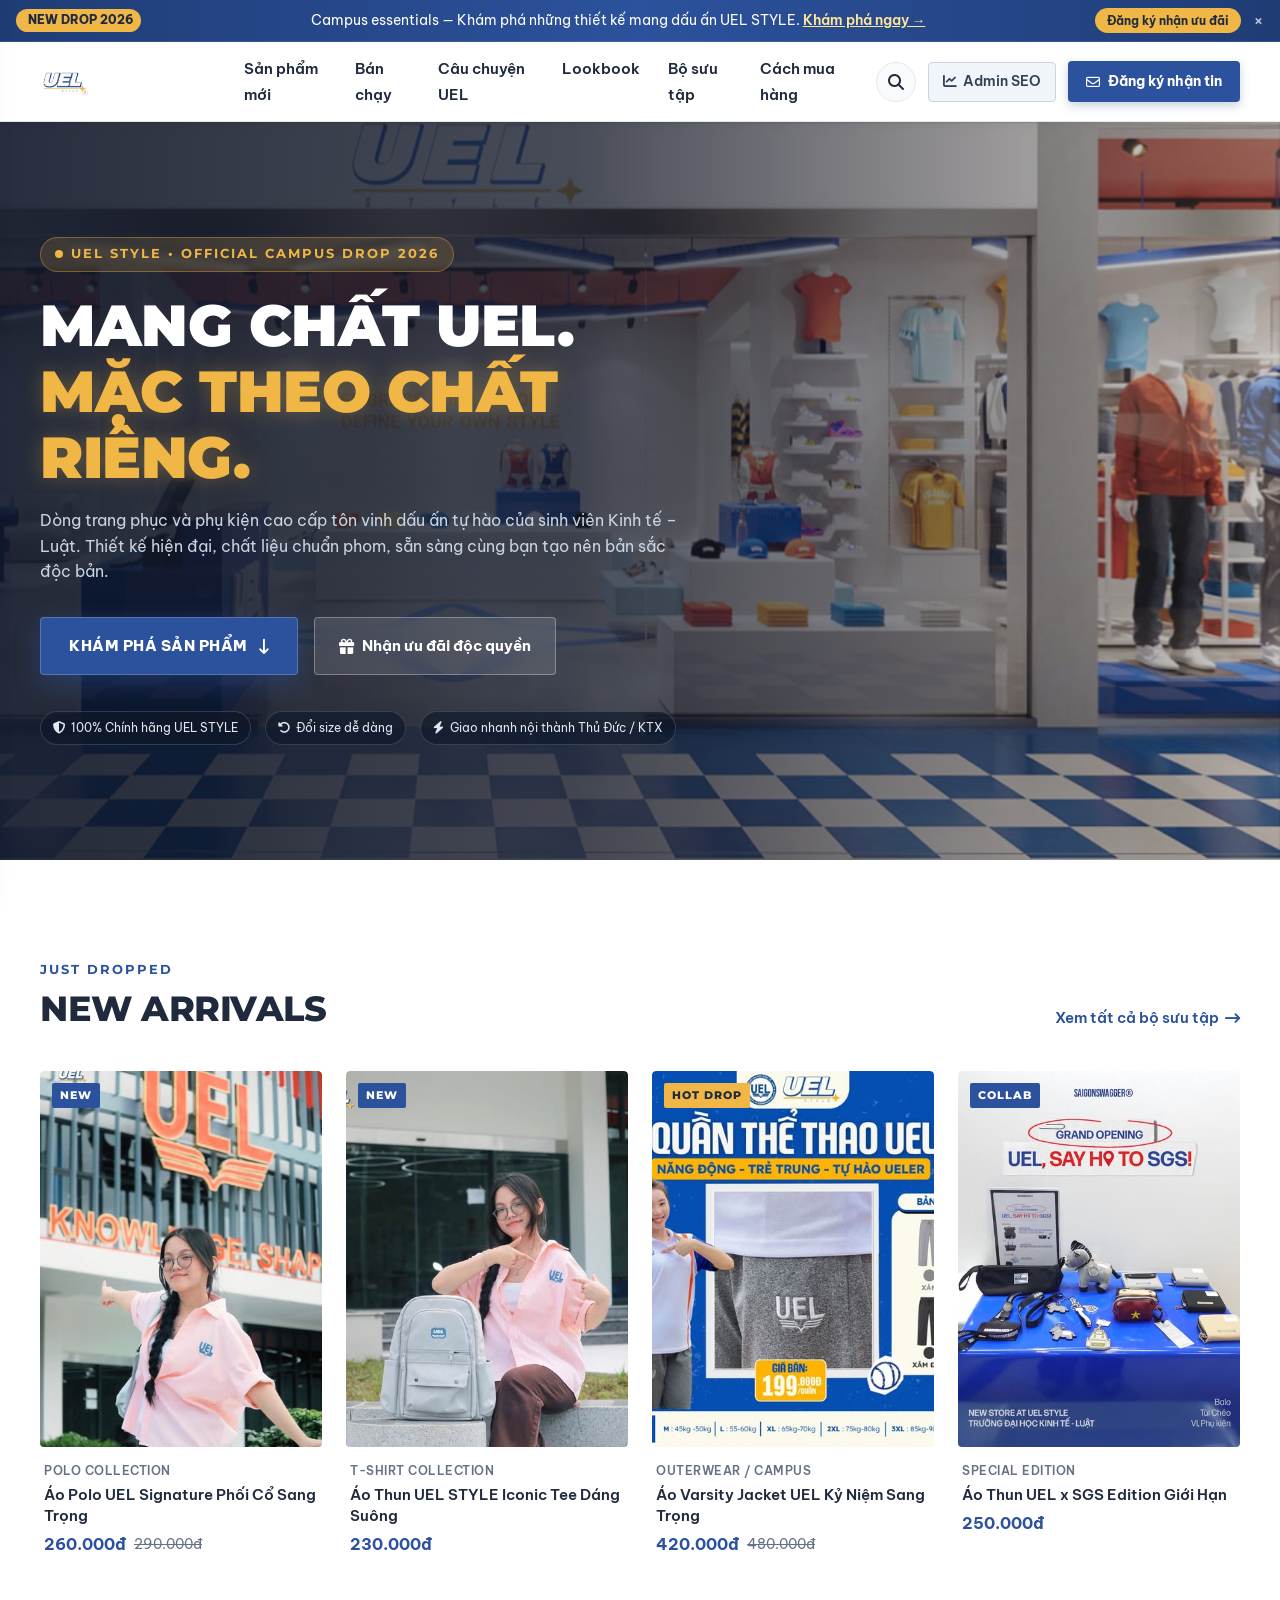
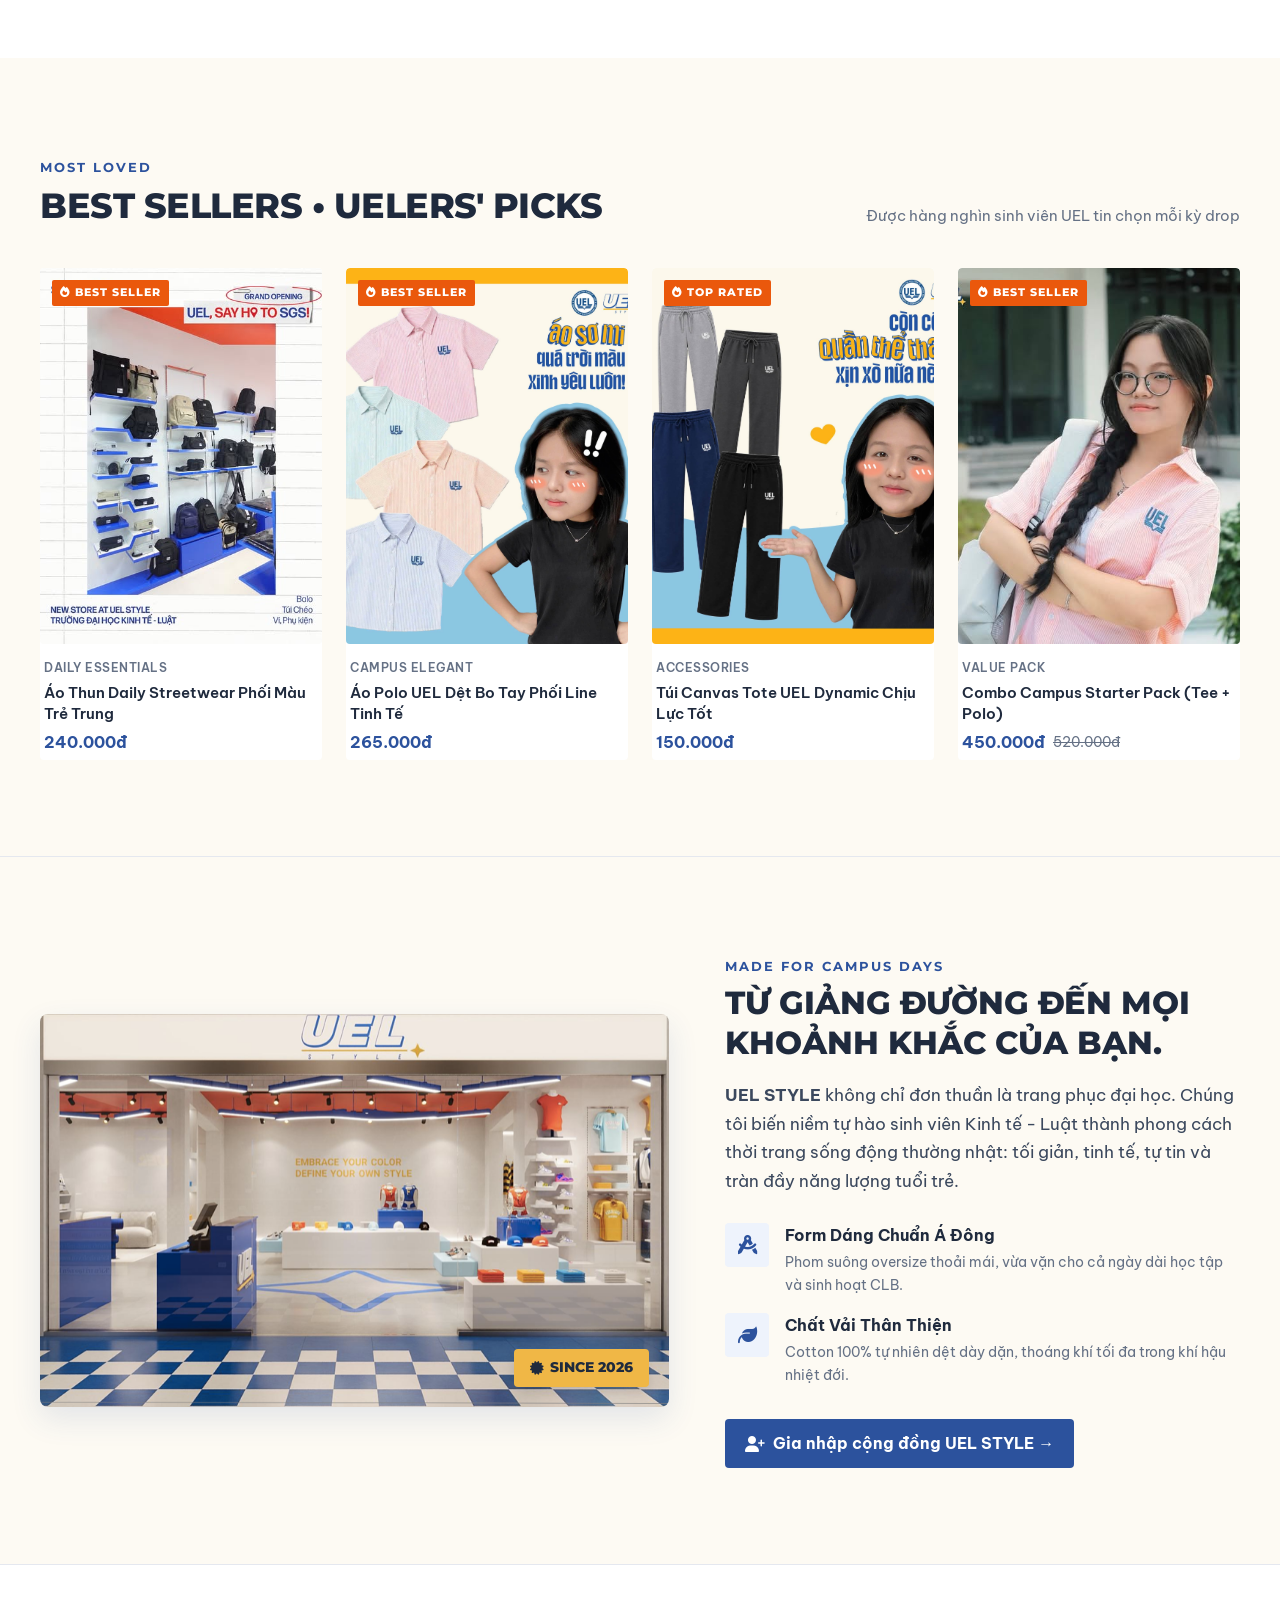
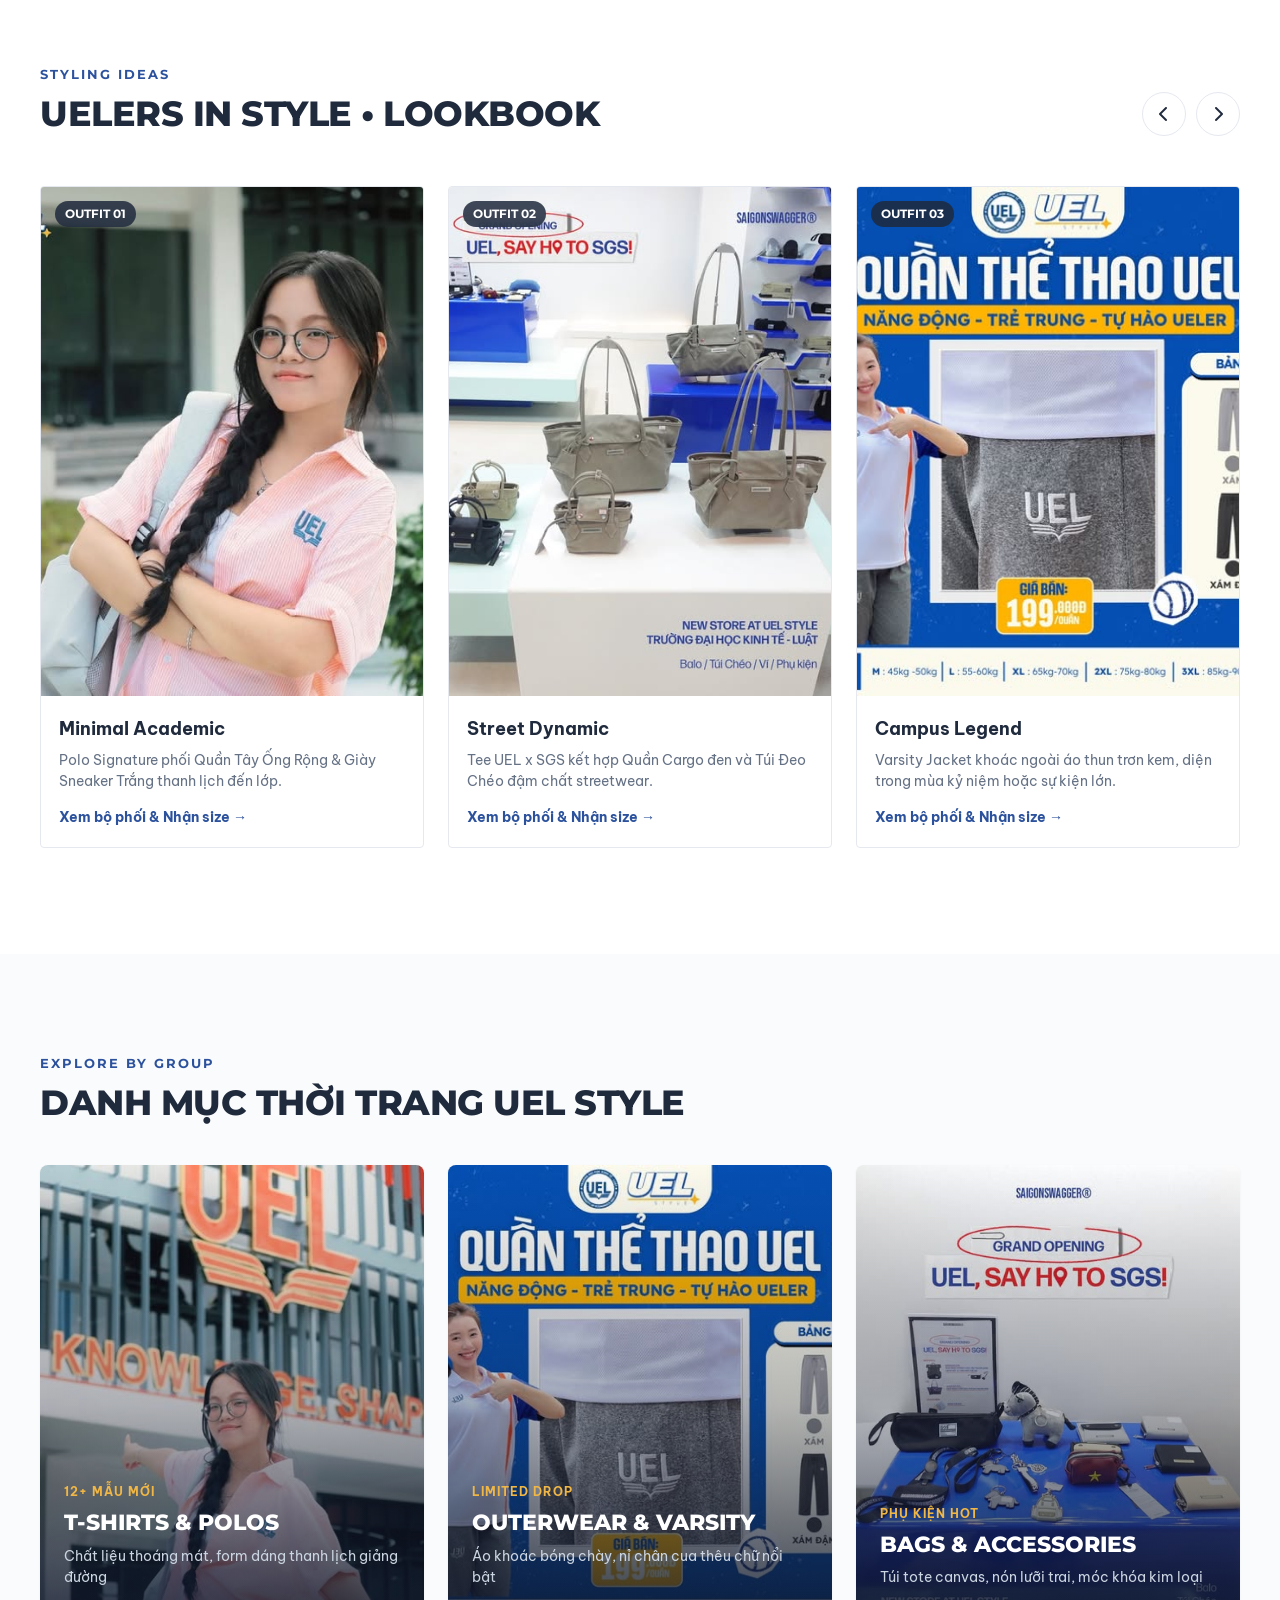
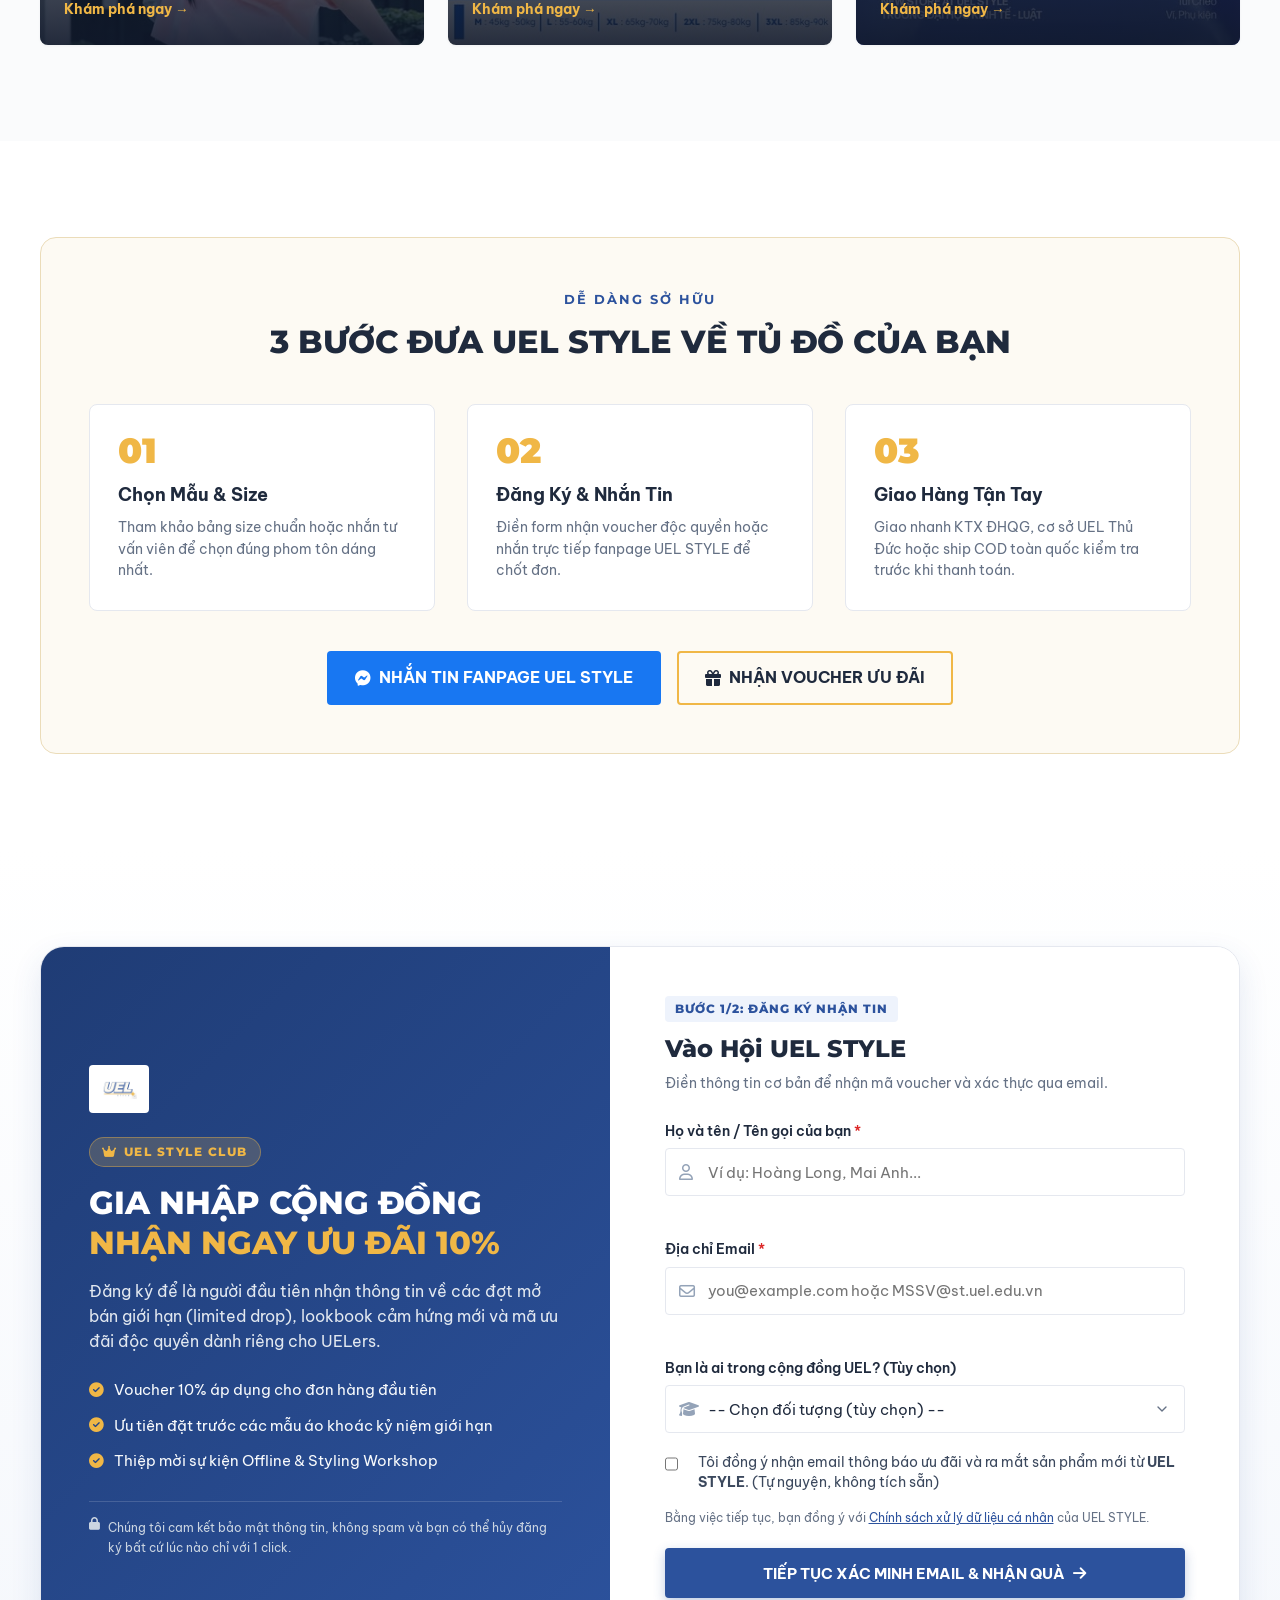
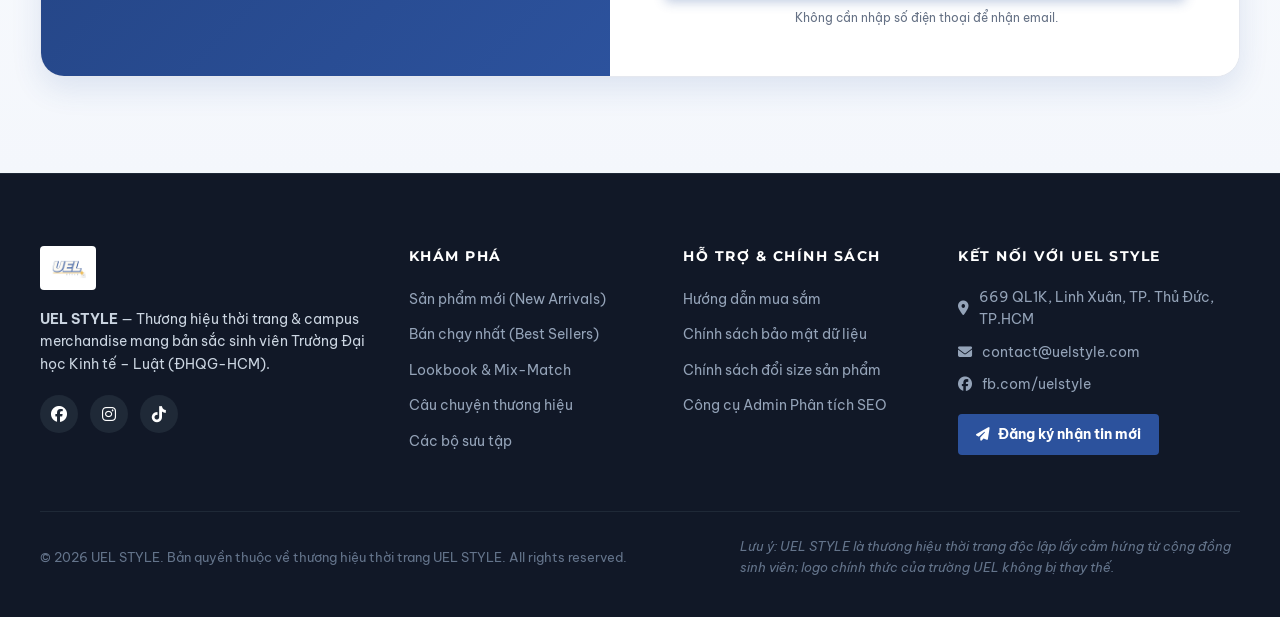
==== index.html @ edf05ac4 "v2" ====
<!DOCTYPE html>
<html lang="vi">
<head>
  <meta charset="UTF-8">
  <meta name="viewport" content="width=device-width, initial-scale=1.0">
  <title>UEL STYLE — Campus Fashion & Lifestyle | Official Storefront</title>
  <meta name="description" content="Khám phá bộ sưu tập thời trang UEL STYLE đậm chất sinh viên Kinh tế - Luật. Phong cách hiện đại, tối giản, trẻ trung. Đăng ký nhận tin để nhận ưu đãi đặc biệt.">
  <meta name="keywords" content="UEL STYLE, thời trang UEL, áo thun UEL, hoodie UEL, campus fashion, Levents style, UEL Store">
  <meta name="author" content="UEL STYLE Brand Team">
  <meta name="robots" content="index, follow">
  
  <!-- Open Graph / Facebook -->
  <meta property="og:type" content="website">
  <meta property="og:title" content="UEL STYLE — Mang Chất UEL. Mặc Theo Chất Riêng.">
  <meta property="og:description" content="Trang phục và phụ kiện cho những ngày mang đậm tinh thần UEL. Khám phá các thiết kế New Arrivals và Styling Lookbook.">
  <meta property="og:image" content="images/banner.png">
  <meta property="og:url" content="https://uelstyle.com/">

  <!-- Twitter -->
  <meta name="twitter:card" content="summary_large_image">
  <meta name="twitter:title" content="UEL STYLE — Campus Fashion & Lifestyle">
  <meta name="twitter:description" content="Khám phá bộ sưu tập thời trang UEL STYLE đậm chất sinh viên Kinh tế - Luật.">
  <meta name="twitter:image" content="images/banner.png">

  <!-- Favicon -->
  <link rel="icon" type="image/png" href="images/logo.png">

  <!-- Google Fonts -->
  <link rel="preconnect" href="https://fonts.googleapis.com">
  <link rel="preconnect" href="https://fonts.gstatic.com" crossorigin>
  <link href="https://fonts.googleapis.com/css2?family=Be+Vietnam+Pro:ital,wght@0,300;0,400;0,500;0,600;0,700;1,400&family=Montserrat:wght@500;600;700;800;900&display=swap" rel="stylesheet">
  
  <!-- FontAwesome Icons -->
  <link rel="stylesheet" href="https://cdnjs.cloudflare.com/ajax/libs/font-awesome/6.5.1/css/all.min.css">
  
  <!-- Stylesheets -->
  <link rel="stylesheet" href="css/style.css">

  <!-- Structured Data JSON-LD for SEO -->
  <script type="application/ld+json">
  {
    "@context": "https://schema.org",
    "@type": "ClothingStore",
    "name": "UEL STYLE",
    "image": "images/banner.png",
    "logo": "images/logo.png",
    "url": "https://uelstyle.com",
    "telephone": "+84901234567",
    "description": "Thương hiệu thời trang & campus merchandise sinh viên UEL STYLE",
    "address": {
      "@type": "PostalAddress",
      "streetAddress": "669 QL1K, Linh Xuân",
      "addressLocality": "Thủ Đức",
      "addressRegion": "Hồ Chí Minh",
      "addressCountry": "VN"
    },
    "sameAs": [
      "https://www.facebook.com/uelstyle"
    ],
    "priceRange": "150.000đ - 450.000đ"
  }
  </script>
</head>
<body>

  <!-- Top Announcement Bar -->
  <aside class="announcement-bar" id="announcement-bar" aria-label="Thông báo chiến dịch">
    <div class="announcement-inner">
      <span class="badge-sparkle"><i class="fa-solid fa-sparkles"></i> NEW DROP 2026</span>
      <p>Campus essentials — Khám phá những thiết kế mang dấu ấn UEL STYLE. <a href="#new-arrivals" class="announcement-link">Khám phá ngay &rarr;</a></p>
      <div class="announcement-actions">
        <a href="#dang-ky" class="btn-micro-cta" onclick="trackLeadCTAClick('announcement_bar', 'Đăng ký nhận ưu đãi')">Đăng ký nhận ưu đãi</a>
        <button class="close-announcement" aria-label="Đóng thông báo" onclick="document.getElementById('announcement-bar').style.display='none'">&times;</button>
      </div>
    </div>
  </aside>

  <!-- Sticky Header Navigation -->
  <header class="site-header" id="site-header">
    <div class="header-container">
      <!-- Mobile hamburger -->
      <button class="mobile-toggle" id="mobile-menu-btn" aria-label="Mở menu điều hướng" aria-expanded="false" aria-controls="mobile-nav-drawer">
        <span></span>
        <span></span>
        <span></span>
      </button>

      <!-- Brand Logo Zone -->
      <a href="index.html" class="brand-logo" id="header-brand-logo" aria-label="UEL STYLE Trang chủ">
        <img src="images/logo.png" alt="UEL STYLE — Official Brand Logo" class="logo-img" />
      </a>

      <!-- Desktop Nav Menu -->
      <nav class="desktop-nav" aria-label="Thanh điều hướng chính">
        <ul class="nav-links">
          <li><a href="#new-arrivals" class="nav-link">Sản phẩm mới</a></li>
          <li><a href="#best-sellers" class="nav-link">Bán chạy</a></li>
          <li><a href="#campaign-story" class="nav-link">Câu chuyện UEL</a></li>
          <li><a href="#lookbook" class="nav-link">Lookbook</a></li>
          <li><a href="#categories" class="nav-link">Bộ sưu tập</a></li>
          <li><a href="#how-to-shop" class="nav-link">Cách mua hàng</a></li>
        </ul>
      </nav>

      <!-- Header Utilities & Quick CTA -->
      <div class="header-actions">
        <!-- Quick search simulation -->
        <button class="icon-btn" id="search-modal-trigger" aria-label="Tìm kiếm sản phẩm" title="Tìm kiếm">
          <i class="fa-solid fa-magnifying-glass"></i>
        </button>
        <!-- Admin Tool Direct Link -->
        <a href="admin.html" class="btn-outline-admin" title="Dashboard phân tích SEO & MarTech Metrics">
          <i class="fa-solid fa-chart-line"></i> <span class="hide-mobile">Admin SEO</span>
        </a>
        <!-- Lead CTA Primary in Header -->
        <a href="#dang-ky" class="btn-header-cta" id="cta-header-register" onclick="trackLeadCTAClick('header', 'Đăng ký nhận tin')">
          <i class="fa-regular fa-envelope"></i> <span>Đăng ký nhận tin</span>
        </a>
      </div>
    </div>
  </header>

  <!-- Mobile Drawer Navigation -->
  <div class="mobile-drawer" id="mobile-nav-drawer" aria-hidden="true">
    <div class="drawer-header">
      <img src="images/logo.png" alt="UEL STYLE Logo" class="drawer-logo">
      <button class="drawer-close-btn" id="drawer-close-btn" aria-label="Đóng menu">&times;</button>
    </div>
    <ul class="drawer-menu">
      <li><a href="#new-arrivals" class="drawer-link">Sản phẩm mới (New Arrivals)</a></li>
      <li><a href="#best-sellers" class="drawer-link">Sản phẩm bán chạy</a></li>
      <li><a href="#campaign-story" class="drawer-link">Tinh thần UEL STYLE</a></li>
      <li><a href="#lookbook" class="drawer-link">Lookbook & Outfit Ideas</a></li>
      <li><a href="#categories" class="drawer-link">Khám phá theo danh mục</a></li>
      <li><a href="#how-to-shop" class="drawer-link">Hướng dẫn mua sắm</a></li>
      <li><a href="admin.html" class="drawer-link admin-link"><i class="fa-solid fa-chart-line"></i> Dashboard Admin SEO</a></li>
    </ul>
    <div class="drawer-footer">
      <a href="#dang-ky" class="btn-primary full-width" onclick="closeDrawer(); trackLeadCTAClick('mobile_drawer', 'Đăng ký ngay')">
        <i class="fa-solid fa-paper-plane"></i> Đăng ký nhận tin & Ưu đãi
      </a>
      <a href="https://www.facebook.com/uelstyle" target="_blank" rel="noopener noreferrer" class="btn-fb-outline full-width">
        <i class="fa-brands fa-facebook"></i> Nhắn UEL STYLE Fanpage
      </a>
    </div>
  </div>
  <div class="drawer-backdrop" id="drawer-backdrop"></div>

  <main id="main-content">
    <!-- SECTION 1: FULL-BLEED CAMPAIGN HERO -->
    <section class="hero-campaign-section" id="hero-campaign" aria-label="Chiến dịch chính UEL STYLE">
      <div class="hero-media-wrapper">
        <img src="images/banner.png" alt="UEL STYLE Campaign Banner - Campus Drop" class="hero-bg-image" fetchpriority="high">
        <div class="hero-overlay"></div>
      </div>
      <div class="hero-content-container">
        <div class="hero-editorial-badge">
          <span class="badge-dot"></span> UEL STYLE &bull; OFFICIAL CAMPUS DROP 2026
        </div>
        <h1 class="hero-headline">
          MANG CHẤT UEL.<br>
          <span class="highlight-gold">MẶC THEO CHẤT RIÊNG.</span>
        </h1>
        <p class="hero-subtext">
          Dòng trang phục và phụ kiện cao cấp tôn vinh dấu ấn tự hào của sinh viên Kinh tế – Luật. Thiết kế hiện đại, chất liệu chuẩn phom, sẵn sàng cùng bạn tạo nên bản sắc độc bản.
        </p>
        <div class="hero-cta-group">
          <a href="#new-arrivals" class="btn-primary-hero" id="hero-cta-explore" onclick="trackLeadCTAClick('hero_primary', 'Khám phá sản phẩm')">
            <span>KHÁM PHÁ SẢN PHẨM</span>
            <i class="fa-solid fa-arrow-down-long"></i>
          </a>
          <a href="#dang-ky" class="btn-secondary-hero" id="hero-cta-lead" onclick="trackLeadCTAClick('hero_lead', 'Nhận ưu đãi độc quyền')">
            <i class="fa-solid fa-gift"></i>
            <span>Nhận ưu đãi độc quyền</span>
          </a>
        </div>
        <div class="hero-stats-strip">
          <div class="stat-pill"><i class="fa-solid fa-shield-halved"></i> 100% Chính hãng UEL STYLE</div>
          <div class="stat-pill"><i class="fa-solid fa-rotate-left"></i> Đổi size dễ dàng</div>
          <div class="stat-pill"><i class="fa-solid fa-bolt"></i> Giao nhanh nội thành Thủ Đức / KTX</div>
        </div>
      </div>
    </section>

    <!-- SECTION 2: NEW ARRIVALS (4 Cards Desktop / 2 Mobile) -->
    <section class="catalog-section" id="new-arrivals" aria-labelledby="heading-new-arrivals">
      <div class="layout-container">
        <div class="section-header-flex">
          <div>
            <span class="section-eyebrow">JUST DROPPED</span>
            <h2 class="section-title" id="heading-new-arrivals">NEW ARRIVALS</h2>
          </div>
          <a href="#categories" class="view-all-link">Xem tất cả bộ sưu tập <i class="fa-solid fa-arrow-right-long"></i></a>
        </div>

        <div class="product-grid" id="new-arrivals-grid">
          <!-- Card 1 -->
          <article class="product-card" data-product-id="UEL-NA-01">
            <div class="product-image-box">
              <span class="badge-tag new">NEW</span>
              <img src="images/collection_1/image.png" alt="Áo Polo UEL Signature Phối Cổ Signature" class="product-img primary" loading="lazy">
              <img src="images/collection_1/image copy.png" alt="Chi tiết Áo Polo UEL Signature" class="product-img secondary" loading="lazy">
              <div class="card-overlay-actions">
                <button class="quick-view-btn" onclick="openProductModal('Áo Polo UEL Signature Phối Cổ Signature', '260.000đ', 'images/collection_1/image.png', 'Chất liệu cá sấu cotton 4 chiều mềm mịn, bo dệt co giãn chuẩn form tôn dáng năng động.')">
                  <i class="fa-regular fa-eye"></i> Xem nhanh
                </button>
                <a href="#dang-ky" class="quick-cta-btn" onclick="trackLeadCTAClick('card_new_01', 'Nhận voucher 10%')">
                  <i class="fa-solid fa-tag"></i> Giảm 10%
                </a>
              </div>
            </div>
            <div class="product-info">
              <span class="product-category">Polo Collection</span>
              <h3 class="product-name"><a href="#dang-ky">Áo Polo UEL Signature Phối Cổ Sang Trọng</a></h3>
              <div class="product-price-row">
                <span class="price-current">260.000đ</span>
                <span class="price-origin">290.000đ</span>
              </div>
            </div>
          </article>

          <!-- Card 2 -->
          <article class="product-card" data-product-id="UEL-NA-02">
            <div class="product-image-box">
              <span class="badge-tag new">NEW</span>
              <img src="images/collection_1/image copy 2.png" alt="Áo Thun UEL STYLE Iconic Tee Oversize" class="product-img primary" loading="lazy">
              <img src="images/collection_1/image copy 3.png" alt="Chi tiết Áo Thun UEL Iconic" class="product-img secondary" loading="lazy">
              <div class="card-overlay-actions">
                <button class="quick-view-btn" onclick="openProductModal('Áo Thun UEL STYLE Iconic Tee Oversize', '230.000đ', 'images/collection_1/image copy 2.png', 'Vải 100% Cotton 250gsm dày dặn, thấm hút mồ hôi, hình in lụa cao cấp bền màu vượt trội.')">
                  <i class="fa-regular fa-eye"></i> Xem nhanh
                </button>
                <a href="#dang-ky" class="quick-cta-btn" onclick="trackLeadCTAClick('card_new_02', 'Nhận voucher 10%')">
                  <i class="fa-solid fa-tag"></i> Giảm 10%
                </a>
              </div>
            </div>
            <div class="product-info">
              <span class="product-category">T-Shirt Collection</span>
              <h3 class="product-name"><a href="#dang-ky">Áo Thun UEL STYLE Iconic Tee Dáng Suông</a></h3>
              <div class="product-price-row">
                <span class="price-current">230.000đ</span>
              </div>
            </div>
          </article>

          <!-- Card 3 -->
          <article class="product-card" data-product-id="UEL-NA-03">
            <div class="product-image-box">
              <span class="badge-tag limited">HOT DROP</span>
              <img src="images/collection_2/image.png" alt="Áo Varsity Jacket UEL Kỷ Niệm" class="product-img primary" loading="lazy">
              <img src="images/collection_2/image copy.png" alt="Chi tiết Varsity Jacket UEL" class="product-img secondary" loading="lazy">
              <div class="card-overlay-actions">
                <button class="quick-view-btn" onclick="openProductModal('Áo Varsity Jacket UEL Kỷ Niệm', '420.000đ', 'images/collection_2/image.png', 'Áo khoác bóng chày chất nỉ chân cua cao cấp, tay phối da PU sắc nét, thêu đắp nổi tinh xảo.')">
                  <i class="fa-regular fa-eye"></i> Xem nhanh
                </button>
                <a href="#dang-ky" class="quick-cta-btn" onclick="trackLeadCTAClick('card_new_03', 'Nhận voucher 10%')">
                  <i class="fa-solid fa-tag"></i> Giảm 10%
                </a>
              </div>
            </div>
            <div class="product-info">
              <span class="product-category">Outerwear / Campus</span>
              <h3 class="product-name"><a href="#dang-ky">Áo Varsity Jacket UEL Kỷ Niệm Sang Trọng</a></h3>
              <div class="product-price-row">
                <span class="price-current">420.000đ</span>
                <span class="price-origin">480.000đ</span>
              </div>
            </div>
          </article>

          <!-- Card 4 -->
          <article class="product-card" data-product-id="UEL-NA-04">
            <div class="product-image-box">
              <span class="badge-tag new">COLLAB</span>
              <img src="images/SGS_collab/image.png" alt="Áo Thun UEL x SGS Special Edition" class="product-img primary" loading="lazy">
              <img src="images/SGS_collab/image copy.png" alt="Chi tiết SGS Collab Tee" class="product-img secondary" loading="lazy">
              <div class="card-overlay-actions">
                <button class="quick-view-btn" onclick="openProductModal('Áo Thun UEL x SGS Special Edition', '250.000đ', 'images/SGS_collab/image.png', 'Bản collab đặc biệt cùng CLB/Hội nhóm thể hiện tinh thần bứt phá và văn hóa trẻ UEL.')">
                  <i class="fa-regular fa-eye"></i> Xem nhanh
                </button>
                <a href="#dang-ky" class="quick-cta-btn" onclick="trackLeadCTAClick('card_new_04', 'Nhận voucher 10%')">
                  <i class="fa-solid fa-tag"></i> Giảm 10%
                </a>
              </div>
            </div>
            <div class="product-info">
              <span class="product-category">Special Edition</span>
              <h3 class="product-name"><a href="#dang-ky">Áo Thun UEL x SGS Edition Giới Hạn</a></h3>
              <div class="product-price-row">
                <span class="price-current">250.000đ</span>
              </div>
            </div>
          </article>
        </div>
      </div>
    </section>

    <!-- SECTION 3: BEST SELLERS (Được UELers yêu thích nhất) -->
    <section class="catalog-section section-cream" id="best-sellers" aria-labelledby="heading-best-sellers">
      <div class="layout-container">
        <div class="section-header-flex">
          <div>
            <span class="section-eyebrow">MOST LOVED</span>
            <h2 class="section-title" id="heading-best-sellers">BEST SELLERS &bull; UELERS' PICKS</h2>
          </div>
          <span class="section-tagline">Được hàng nghìn sinh viên UEL tin chọn mỗi kỳ drop</span>
        </div>

        <div class="product-grid" id="best-sellers-grid">
          <!-- Card 5 -->
          <article class="product-card" data-product-id="UEL-BS-01">
            <div class="product-image-box">
              <span class="badge-tag best-seller"><i class="fa-solid fa-fire"></i> BEST SELLER</span>
              <img src="images/SGS_collab/image copy 2.png" alt="Áo Thun Daily Streetwear Phối Màu Trẻ Trung" class="product-img primary" loading="lazy">
              <img src="images/SGS_collab/image copy 3.png" alt="Chi tiết Áo Streetwear" class="product-img secondary" loading="lazy">
              <div class="card-overlay-actions">
                <button class="quick-view-btn" onclick="openProductModal('Áo Thun Daily Streetwear Phối Màu Trẻ Trung', '240.000đ', 'images/SGS_collab/image copy 2.png', 'Thiết kế form boxy hiện đại tôn dáng sinh viên, dễ phối quần jeans hay short dạo phố.')">
                  <i class="fa-regular fa-eye"></i> Xem nhanh
                </button>
                <a href="#dang-ky" class="quick-cta-btn" onclick="trackLeadCTAClick('card_bs_01', 'Nhận voucher 10%')">
                  <i class="fa-solid fa-tag"></i> Giảm 10%
                </a>
              </div>
            </div>
            <div class="product-info">
              <span class="product-category">Daily Essentials</span>
              <h3 class="product-name"><a href="#dang-ky">Áo Thun Daily Streetwear Phối Màu Trẻ Trung</a></h3>
              <div class="product-price-row">
                <span class="price-current">240.000đ</span>
              </div>
            </div>
          </article>

          <!-- Card 6 -->
          <article class="product-card" data-product-id="UEL-BS-02">
            <div class="product-image-box">
              <span class="badge-tag best-seller"><i class="fa-solid fa-fire"></i> BEST SELLER</span>
              <img src="images/collection_1/image copy 3.png" alt="Áo Polo UEL Dệt Bo Tay Vintage" class="product-img primary" loading="lazy">
              <img src="images/collection_1/image.png" alt="Chi tiết Polo Bo Tay" class="product-img secondary" loading="lazy">
              <div class="card-overlay-actions">
                <button class="quick-view-btn" onclick="openProductModal('Áo Polo UEL Dệt Bo Tay Vintage', '265.000đ', 'images/collection_1/image copy 3.png', 'Thích hợp cho cả những buổi thuyết trình lịch sự lẫn hoạt động ngoại khóa năng động.')">
                  <i class="fa-regular fa-eye"></i> Xem nhanh
                </button>
                <a href="#dang-ky" class="quick-cta-btn" onclick="trackLeadCTAClick('card_bs_02', 'Nhận voucher 10%')">
                  <i class="fa-solid fa-tag"></i> Giảm 10%
                </a>
              </div>
            </div>
            <div class="product-info">
              <span class="product-category">Campus Elegant</span>
              <h3 class="product-name"><a href="#dang-ky">Áo Polo UEL Dệt Bo Tay Phối Line Tinh Tế</a></h3>
              <div class="product-price-row">
                <span class="price-current">265.000đ</span>
              </div>
            </div>
          </article>

          <!-- Card 7 -->
          <article class="product-card" data-product-id="UEL-BS-03">
            <div class="product-image-box">
              <span class="badge-tag best-seller"><i class="fa-solid fa-fire"></i> TOP RATED</span>
              <img src="images/collection_2/image copy.png" alt="Túi Tote & Phụ Kiện UEL Dynamic" class="product-img primary" loading="lazy">
              <img src="images/collection_2/image.png" alt="Chi tiết Tote UEL" class="product-img secondary" loading="lazy">
              <div class="card-overlay-actions">
                <button class="quick-view-btn" onclick="openProductModal('Túi Canvas / Phụ Kiện UEL Dynamic', '150.000đ', 'images/collection_2/image copy.png', 'Túi tote canvas sợi dệt siêu bền chịu lực 10kg, đựng vừa laptop 15.6 inch cho sinh viên.')">
                  <i class="fa-regular fa-eye"></i> Xem nhanh
                </button>
                <a href="#dang-ky" class="quick-cta-btn" onclick="trackLeadCTAClick('card_bs_03', 'Nhận voucher 10%')">
                  <i class="fa-solid fa-tag"></i> Giảm 10%
                </a>
              </div>
            </div>
            <div class="product-info">
              <span class="product-category">Accessories</span>
              <h3 class="product-name"><a href="#dang-ky">Túi Canvas Tote UEL Dynamic Chịu Lực Tốt</a></h3>
              <div class="product-price-row">
                <span class="price-current">150.000đ</span>
              </div>
            </div>
          </article>

          <!-- Card 8 -->
          <article class="product-card" data-product-id="UEL-BS-04">
            <div class="product-image-box">
              <span class="badge-tag best-seller"><i class="fa-solid fa-fire"></i> BEST SELLER</span>
              <img src="images/collection_1/image copy.png" alt="Combo Campus Starter Pack UEL STYLE" class="product-img primary" loading="lazy">
              <img src="images/collection_1/image copy 2.png" alt="Combo Pack chi tiết" class="product-img secondary" loading="lazy">
              <div class="card-overlay-actions">
                <button class="quick-view-btn" onclick="openProductModal('Combo Campus Starter Pack UEL STYLE', '450.000đ', 'images/collection_1/image copy.png', 'Gồm 1 Polo + 1 Tee oversize + 1 móc khóa UEL đúc kim loại cao cấp.')">
                  <i class="fa-regular fa-eye"></i> Xem nhanh
                </button>
                <a href="#dang-ky" class="quick-cta-btn" onclick="trackLeadCTAClick('card_bs_04', 'Nhận voucher 10%')">
                  <i class="fa-solid fa-tag"></i> Giảm 10%
                </a>
              </div>
            </div>
            <div class="product-info">
              <span class="product-category">Value Pack</span>
              <h3 class="product-name"><a href="#dang-ky">Combo Campus Starter Pack (Tee + Polo)</a></h3>
              <div class="product-price-row">
                <span class="price-current">450.000đ</span>
                <span class="price-origin">520.000đ</span>
              </div>
            </div>
          </article>
        </div>
      </div>
    </section>

    <!-- SECTION 4: EDITORIAL CAMPAIGN / BRAND STORY -->
    <section class="editorial-story-section" id="campaign-story" aria-label="Brand Story">
      <div class="layout-container">
        <div class="editorial-grid">
          <div class="editorial-media">
            <div class="media-frame">
              <img src="images/banner.png" alt="UEL STYLE Brand Story - Tự Hào Sinh Viên UEL" class="editorial-img" loading="lazy">
              <div class="editorial-badge-float">
                <i class="fa-solid fa-certificate"></i> SINCE 2026
              </div>
            </div>
          </div>
          <div class="editorial-content">
            <span class="section-eyebrow">MADE FOR CAMPUS DAYS</span>
            <h2 class="editorial-heading">TỪ GIẢNG ĐƯỜNG ĐẾN MỌI KHOẢNH KHẮC CỦA BẠN.</h2>
            <p class="editorial-description">
              <strong>UEL STYLE</strong> không chỉ đơn thuần là trang phục đại học. Chúng tôi biến niềm tự hào sinh viên Kinh tế - Luật thành phong cách thời trang sống động thường nhật: tối giản, tinh tế, tự tin và tràn đầy năng lượng tuổi trẻ.
            </p>
            <div class="editorial-features">
              <div class="feature-item">
                <div class="feature-icon"><i class="fa-solid fa-compass-drafting"></i></div>
                <div>
                  <h4>Form Dáng Chuẩn Á Đông</h4>
                  <p>Phom suông oversize thoải mái, vừa vặn cho cả ngày dài học tập và sinh hoạt CLB.</p>
                </div>
              </div>
              <div class="feature-item">
                <div class="feature-icon"><i class="fa-solid fa-leaf"></i></div>
                <div>
                  <h4>Chất Vải Thân Thiện</h4>
                  <p>Cotton 100% tự nhiên dệt dày dặn, thoáng khí tối đa trong khí hậu nhiệt đới.</p>
                </div>
              </div>
            </div>
            <div class="editorial-cta">
              <a href="#dang-ky" class="btn-primary" onclick="trackLeadCTAClick('brand_story', 'Gia nhập cộng đồng UEL STYLE')">
                <i class="fa-solid fa-user-plus"></i> Gia nhập cộng đồng UEL STYLE &rarr;
              </a>
            </div>
          </div>
        </div>
      </div>
    </section>

    <!-- SECTION 5: STYLING / LOOKBOOK (Carousel & Mix-match) -->
    <section class="lookbook-section" id="lookbook" aria-labelledby="heading-lookbook">
      <div class="layout-container">
        <div class="section-header-flex">
          <div>
            <span class="section-eyebrow">STYLING IDEAS</span>
            <h2 class="section-title" id="heading-lookbook">UELERS IN STYLE &bull; LOOKBOOK</h2>
          </div>
          <div class="lookbook-controls">
            <button class="slider-btn prev" id="lookbook-prev-btn" aria-label="Bộ phối trước"><i class="fa-solid fa-chevron-left"></i></button>
            <button class="slider-btn next" id="lookbook-next-btn" aria-label="Bộ phối sau"><i class="fa-solid fa-chevron-right"></i></button>
          </div>
        </div>

        <div class="lookbook-slider-wrapper">
          <div class="lookbook-slider" id="lookbook-track">
            <!-- Outfit 1 -->
            <div class="lookbook-card">
              <div class="lookbook-img-box">
                <img src="images/collection_1/image copy.png" alt="Outfit 01: Minimal Academic" loading="lazy">
                <span class="lookbook-tag">OUTFIT 01</span>
              </div>
              <div class="lookbook-card-info">
                <h3>Minimal Academic</h3>
                <p>Polo Signature phối Quần Tây Ống Rộng & Giày Sneaker Trắng thanh lịch đến lớp.</p>
                <a href="#dang-ky" class="lookbook-cta" onclick="trackLeadCTAClick('lookbook_01', 'Nhận tư vấn phối đồ')">Xem bộ phối & Nhận size &rarr;</a>
              </div>
            </div>

            <!-- Outfit 2 -->
            <div class="lookbook-card">
              <div class="lookbook-img-box">
                <img src="images/SGS_collab/image copy 3.png" alt="Outfit 02: Street Dynamic" loading="lazy">
                <span class="lookbook-tag">OUTFIT 02</span>
              </div>
              <div class="lookbook-card-info">
                <h3>Street Dynamic</h3>
                <p>Tee UEL x SGS kết hợp Quần Cargo đen và Túi Đeo Chéo đậm chất streetwear.</p>
                <a href="#dang-ky" class="lookbook-cta" onclick="trackLeadCTAClick('lookbook_02', 'Nhận tư vấn phối đồ')">Xem bộ phối & Nhận size &rarr;</a>
              </div>
            </div>

            <!-- Outfit 3 -->
            <div class="lookbook-card">
              <div class="lookbook-img-box">
                <img src="images/collection_2/image.png" alt="Outfit 03: Varsity Campus Legend" loading="lazy">
                <span class="lookbook-tag">OUTFIT 03</span>
              </div>
              <div class="lookbook-card-info">
                <h3>Campus Legend</h3>
                <p>Varsity Jacket khoác ngoài áo thun trơn kem, diện trong mùa kỷ niệm hoặc sự kiện lớn.</p>
                <a href="#dang-ky" class="lookbook-cta" onclick="trackLeadCTAClick('lookbook_03', 'Nhận tư vấn phối đồ')">Xem bộ phối & Nhận size &rarr;</a>
              </div>
            </div>

            <!-- Outfit 4 -->
            <div class="lookbook-card">
              <div class="lookbook-img-box">
                <img src="images/collection_1/image copy 2.png" alt="Outfit 04: Active Presentation" loading="lazy">
                <span class="lookbook-tag">OUTFIT 04</span>
              </div>
              <div class="lookbook-card-info">
                <h3>Active Presentation</h3>
                <p>Iconic Tee phối Blazer trẻ trung cho các buổi thuyết trình và cuộc thi học thuật UEL.</p>
                <a href="#dang-ky" class="lookbook-cta" onclick="trackLeadCTAClick('lookbook_04', 'Nhận tư vấn phối đồ')">Xem bộ phối & Nhận size &rarr;</a>
              </div>
            </div>
          </div>
        </div>
      </div>
    </section>

    <!-- SECTION 6: CATEGORIES GRID (Danh mục sản phẩm) -->
    <section class="categories-section" id="categories" aria-labelledby="heading-categories">
      <div class="layout-container">
        <div class="section-header-flex">
          <div>
            <span class="section-eyebrow">EXPLORE BY GROUP</span>
            <h2 class="section-title" id="heading-categories">DANH MỤC THỜI TRANG UEL STYLE</h2>
          </div>
        </div>

        <div class="categories-grid">
          <div class="category-card" onclick="location.href='#new-arrivals'">
            <img src="images/collection_1/image.png" alt="T-Shirts & Polos UEL STYLE" loading="lazy">
            <div class="category-card-overlay">
              <span class="category-count">12+ Mẫu mới</span>
              <h3>T-SHIRTS & POLOS</h3>
              <p>Chất liệu thoáng mát, form dáng thanh lịch giảng đường</p>
              <span class="cat-link">Khám phá ngay &rarr;</span>
            </div>
          </div>

          <div class="category-card" onclick="location.href='#best-sellers'">
            <img src="images/collection_2/image.png" alt="Varsity & Outerwear UEL STYLE" loading="lazy">
            <div class="category-card-overlay">
              <span class="category-count">Limited Drop</span>
              <h3>OUTERWEAR & VARSITY</h3>
              <p>Áo khoác bóng chày, nỉ chân cua thêu chữ nổi bật</p>
              <span class="cat-link">Khám phá ngay &rarr;</span>
            </div>
          </div>

          <div class="category-card" onclick="location.href='#new-arrivals'">
            <img src="images/SGS_collab/image.png" alt="Bags & Campus Accessories" loading="lazy">
            <div class="category-card-overlay">
              <span class="category-count">Phụ kiện hot</span>
              <h3>BAGS & ACCESSORIES</h3>
              <p>Túi tote canvas, nón lưỡi trai, móc khóa kim loại</p>
              <span class="cat-link">Khám phá ngay &rarr;</span>
            </div>
          </div>
        </div>
      </div>
    </section>

    <!-- SECTION 7: HOW TO SHOP GUIDELINE -->
    <section class="how-to-shop-section" id="how-to-shop" aria-labelledby="heading-how-to-shop">
      <div class="layout-container">
        <div class="shop-guide-card">
          <div class="guide-header">
            <span class="section-eyebrow">DỄ DÀNG SỞ HỮU</span>
            <h2 id="heading-how-to-shop">3 BƯỚC ĐƯA UEL STYLE VỀ TỦ ĐỒ CỦA BẠN</h2>
          </div>
          <div class="steps-grid">
            <div class="step-item">
              <div class="step-num">01</div>
              <h3>Chọn Mẫu & Size</h3>
              <p>Tham khảo bảng size chuẩn hoặc nhắn tư vấn viên để chọn đúng phom tôn dáng nhất.</p>
            </div>
            <div class="step-item">
              <div class="step-num">02</div>
              <h3>Đăng Ký & Nhắn Tin</h3>
              <p>Điền form nhận voucher độc quyền hoặc nhắn trực tiếp fanpage UEL STYLE để chốt đơn.</p>
            </div>
            <div class="step-item">
              <div class="step-num">03</div>
              <h3>Giao Hàng Tận Tay</h3>
              <p>Giao nhanh KTX ĐHQG, cơ sở UEL Thủ Đức hoặc ship COD toàn quốc kiểm tra trước khi thanh toán.</p>
            </div>
          </div>
          <div class="guide-action-buttons">
            <a href="https://www.facebook.com/uelstyle" target="_blank" rel="noopener noreferrer" class="btn-fb-solid">
              <i class="fa-brands fa-facebook-messenger"></i> NHẮN TIN FANPAGE UEL STYLE
            </a>
            <a href="#dang-ky" class="btn-outline-gold" onclick="trackLeadCTAClick('how_to_shop', 'Đăng ký nhận ưu đãi mua hàng')">
              <i class="fa-solid fa-gift"></i> NHẬN VOUCHER ƯU ĐÃI
            </a>
          </div>
        </div>
      </div>
    </section>

    <!-- SECTION 8: LEAD CAPTURE WITH PROGRESSIVE PROFILING (TRỌNG TÂM CONVERSION & MARTECH) -->
    <section class="lead-capture-section" id="dang-ky" aria-labelledby="heading-lead-capture">
      <div class="layout-container">
        <div class="lead-layout-card">
          <!-- Visual editorial side -->
          <div class="lead-editorial-side">
            <div class="lead-editorial-inner">
              <img src="images/logo.png" alt="UEL STYLE Brand" class="lead-brand-logo">
              <span class="lead-badge-vip"><i class="fa-solid fa-crown"></i> UEL STYLE CLUB</span>
              <h2 class="lead-editorial-title" id="heading-lead-capture">
                GIA NHẬP CỘNG ĐỒNG<br>
                <span>NHẬN NGAY ƯU ĐÃI 10%</span>
              </h2>
              <p class="lead-editorial-desc">
                Đăng ký để là người đầu tiên nhận thông tin về các đợt mở bán giới hạn (limited drop), lookbook cảm hứng mới và mã ưu đãi độc quyền dành riêng cho UELers.
              </p>
              <ul class="lead-perks">
                <li><i class="fa-solid fa-circle-check"></i> Voucher 10% áp dụng cho đơn hàng đầu tiên</li>
                <li><i class="fa-solid fa-circle-check"></i> Ưu tiên đặt trước các mẫu áo khoác kỷ niệm giới hạn</li>
                <li><i class="fa-solid fa-circle-check"></i> Thiệp mời sự kiện Offline & Styling Workshop</li>
              </ul>
              <div class="lead-privacy-note">
                <i class="fa-solid fa-lock"></i> Chúng tôi cam kết bảo mật thông tin, không spam và bạn có thể hủy đăng ký bất cứ lúc nào chỉ với 1 click.
              </div>
            </div>
          </div>

          <!-- Interactive Form side: Two-visit Progressive Profiling -->
          <div class="lead-form-side">
            <div class="lead-form-card" id="lead-form-container">
              <!-- STATE 1: INITIAL SHORT FORM (VISIT 1) -->
              <div id="form-stage-initial" class="form-stage-view active">
                <div class="form-stage-header">
                  <span class="stage-step-tag">BƯỚC 1/2: ĐĂNG KÝ NHẬN TIN</span>
                  <h3>Vào Hội UEL STYLE</h3>
                  <p>Điền thông tin cơ bản để nhận mã voucher và xác thực qua email.</p>
                </div>

                <form id="lead-initial-form" novalidate onsubmit="handleInitialFormSubmit(event)">
                  <div class="form-group">
                    <label for="lead-name">Họ và tên / Tên gọi của bạn <span class="req">*</span></label>
                    <div class="input-wrapper">
                      <i class="fa-regular fa-user field-icon"></i>
                      <input type="text" id="lead-name" name="display_name" placeholder="Ví dụ: Hoàng Long, Mai Anh..." required autocomplete="name">
                    </div>
                    <span class="field-error" id="error-lead-name"></span>
                  </div>

                  <div class="form-group">
                    <label for="lead-email">Địa chỉ Email <span class="req">*</span></label>
                    <div class="input-wrapper">
                      <i class="fa-regular fa-envelope field-icon"></i>
                      <input type="email" id="lead-email" name="email" placeholder="you@example.com hoặc MSSV@st.uel.edu.vn" required autocomplete="email">
                    </div>
                    <span class="field-error" id="error-lead-email"></span>
                  </div>

                  <div class="form-group">
                    <label for="lead-relation">Bạn là ai trong cộng đồng UEL? (Tùy chọn)</label>
                    <div class="input-wrapper">
                      <i class="fa-solid fa-graduation-cap field-icon"></i>
                      <select id="lead-relation" name="relation_to_uel">
                        <option value="">-- Chọn đối tượng (tùy chọn) --</option>
                        <option value="student">Sinh viên UEL đang theo học</option>
                        <option value="alumni">Cựu sinh viên UEL</option>
                        <option value="faculty">Cán bộ / Giảng viên UEL</option>
                        <option value="friend">Bạn bè / Khách yêu thích UEL STYLE</option>
                        <option value="other">Khác</option>
                      </select>
                    </div>
                  </div>

                  <!-- Consent Checkbox (Non-pre-ticked according to spec) -->
                  <div class="consent-group">
                    <label class="checkbox-label" for="marketing-consent">
                      <input type="checkbox" id="marketing-consent" name="marketing_email_opt_in" value="true">
                      <span class="checkbox-custom"></span>
                      <span class="checkbox-text">
                        Tôi đồng ý nhận email thông báo ưu đãi và ra mắt sản phẩm mới từ <strong>UEL STYLE</strong>. (Tự nguyện, không tích sẵn)
                      </span>
                    </label>
                  </div>

                  <div class="form-privacy-link">
                    Bằng việc tiếp tục, bạn đồng ý với <a href="#privacy-modal" onclick="openPrivacyModal(event)">Chính sách xử lý dữ liệu cá nhân</a> của UEL STYLE.
                  </div>

                  <button type="submit" class="btn-submit-lead" id="btn-submit-step1">
                    <span>TIẾP TỤC XÁC MINH EMAIL & NHẬN QUÀ</span>
                    <i class="fa-solid fa-arrow-right"></i>
                  </button>
                  <p class="micro-guarantee"><i class="fa-solid fa-shield-check"></i> Không cần nhập số điện thoại để nhận email.</p>
                </form>
              </div>

              <!-- STATE 2: OTP / MAGIC LINK VERIFICATION SIMULATION -->
              <div id="form-stage-verify" class="form-stage-view" style="display: none;">
                <div class="form-stage-header">
                  <span class="stage-step-tag verify">XÁC MINH ĐỊA CHỈ EMAIL</span>
                  <h3>Kiểm Tra Hộp Thư Của Bạn</h3>
                  <p>Mã OTP xác thực 6 số đã được gửi tới: <strong id="verify-target-email">you@example.com</strong></p>
                </div>

                <div class="otp-simulation-box">
                  <div class="otp-demo-hint">
                    <i class="fa-solid fa-circle-info"></i> Hệ thống mô phỏng gửi mã OTP: <strong id="demo-otp-code">789234</strong>
                  </div>
                  
                  <div class="otp-inputs-row">
                    <input type="text" maxlength="1" class="otp-digit" autofocus>
                    <input type="text" maxlength="1" class="otp-digit">
                    <input type="text" maxlength="1" class="otp-digit">
                    <input type="text" maxlength="1" class="otp-digit">
                    <input type="text" maxlength="1" class="otp-digit">
                    <input type="text" maxlength="1" class="otp-digit">
                  </div>
                  <span class="field-error" id="error-otp"></span>

                  <button type="button" class="btn-submit-lead" id="btn-confirm-otp" onclick="handleVerifyOtp()">
                    <i class="fa-solid fa-check-double"></i> XÁC NHẬN MÃ OTP
                  </button>

                  <div class="otp-resend-row">
                    <span>Không nhận được mã?</span>
                    <button type="button" class="resend-link" onclick="handleResendOtp()">Gửi lại mã</button>
                  </div>
                </div>
              </div>

              <!-- STATE 3: RETURNING VERIFIED USER (VISIT 2 - PROGRESSIVE PROFILING) -->
              <div id="form-stage-returning" class="form-stage-view" style="display: none;">
                <div class="form-stage-header">
                  <span class="stage-step-tag success"><i class="fa-solid fa-circle-check"></i> ĐÃ XÁC MINH THÀNH CÔNG</span>
                  <h3>Chào Mừng Bạn Quay Lại, <span id="verified-user-name">Bạn</span>!</h3>
                  <p>Mã voucher của bạn: <span class="voucher-highlight">UELSTYLE10</span> (Đã kích hoạt)</p>
                  <p class="enrich-prompt">Chọn thêm vài gu thời trang để UEL STYLE gửi tin trúng ý thích nhé:</p>
                </div>

                <form id="lead-enrichment-form" novalidate onsubmit="handleEnrichmentSubmit(event)">
                  <div class="form-group">
                    <label>Bạn quan tâm đến dòng sản phẩm nào? (Chọn nhiều)</label>
                    <div class="checkbox-chips-grid">
                      <label class="chip-item">
                        <input type="checkbox" name="interests" value="tshirt">
                        <span>Áo Thun / Polo</span>
                      </label>
                      <label class="chip-item">
                        <input type="checkbox" name="interests" value="outerwear">
                        <span>Varsity / Hoodie</span>
                      </label>
                      <label class="chip-item">
                        <input type="checkbox" name="interests" value="accessories">
                        <span>Túi & Phụ Kiện</span>
                      </label>
                      <label class="chip-item">
                        <input type="checkbox" name="interests" value="lookbook">
                        <span>Lookbook Mới</span>
                      </label>
                      <label class="chip-item">
                        <input type="checkbox" name="interests" value="deals">
                        <span>Ưu đãi Flash Sale</span>
                      </label>
                    </div>
                  </div>

                  <div class="form-group">
                    <label for="style-pref">Phong cách bạn theo đuổi?</label>
                    <select id="style-pref" name="style_preference" class="form-control">
                      <option value="">-- Chọn phong cách yêu thích --</option>
                      <option value="minimal">Minimalist / Thanh lịch đơn giản</option>
                      <option value="streetwear">Streetwear năng động, cá tính</option>
                      <option value="campus_casual">Campus Casual trẻ trung, tiện lợi</option>
                      <option value="prefer_not_to_say">Không muốn trả lời</option>
                    </select>
                  </div>

                  <div class="form-group">
                    <label for="price-range">Mức giá thường chi cho áo quần campus?</label>
                    <select id="price-range" name="price_range" class="form-control">
                      <option value="">-- Chọn khoảng giá --</option>
                      <option value="under_200k">Dưới 200.000đ</option>
                      <option value="200k_350k">200.000đ - 350.000đ</option>
                      <option value="above_350k">Trên 350.000đ</option>
                      <option value="prefer_not_to_say">Không muốn trả lời</option>
                    </select>
                  </div>

                  <div class="enrich-actions">
                    <button type="submit" class="btn-submit-lead primary">
                      <i class="fa-solid fa-floppy-disk"></i> LƯU SỞ THÍCH CỦA TÔI
                    </button>
                    <button type="button" class="btn-skip" onclick="skipEnrichment()">
                      Để sau, tôi muốn xem đồ trước
                    </button>
                  </div>
                </form>
              </div>

              <!-- STATE 4: FINAL SUCCESS SCREEN -->
              <div id="form-stage-completed" class="form-stage-view" style="display: none;">
                <div class="completion-box">
                  <div class="completion-icon"><i class="fa-solid fa-heart"></i></div>
                  <h3>TUYỆT VỜI! HỒ SƠ ĐÃ ĐỒNG BỘ</h3>
                  <p id="completion-message">Cảm ơn bạn đã đồng hành cùng UEL STYLE. Dữ liệu đã được lưu trữ an toàn và đối soát trên hệ thống CRM.</p>
                  <div class="voucher-ticket">
                    <span class="voucher-label">MÃ GIẢM GIÁ ĐƠN ĐẦU TIÊN (10%)</span>
                    <strong class="voucher-code" id="display-voucher-code">UELSTYLE10</strong>
                    <button class="copy-voucher-btn" onclick="copyVoucher()"><i class="fa-regular fa-copy"></i> Sao chép</button>
                  </div>
                  <div class="post-success-actions">
                    <a href="#new-arrivals" class="btn-primary" onclick="resetFormView()"><i class="fa-solid fa-bag-shopping"></i> Mua sắm ngay</a>
                    <a href="admin.html" class="btn-admin-preview"><i class="fa-solid fa-chart-line"></i> Xem bản ghi trong Admin Dashboard</a>
                  </div>
                </div>
              </div>

            </div>
          </div>
        </div>
      </div>
    </section>
  </main>

  <!-- QUICK VIEW MODAL -->
  <div class="modal-overlay" id="product-quick-modal" aria-hidden="true" role="dialog">
    <div class="modal-card">
      <button class="modal-close-btn" onclick="closeProductModal()" aria-label="Đóng">&times;</button>
      <div class="modal-body-grid">
        <div class="modal-img-wrap">
          <img src="" id="modal-product-img" alt="Product preview">
        </div>
        <div class="modal-details">
          <span class="badge-tag new">UEL STYLE AUTHENTIC</span>
          <h3 id="modal-product-title">Tên sản phẩm</h3>
          <div class="modal-price" id="modal-product-price">250.000đ</div>
          <p class="modal-desc" id="modal-product-desc">Mô tả sản phẩm</p>
          <div class="modal-size-row">
            <span>Size có sẵn:</span>
            <div class="size-chips">
              <span class="size-chip">M (1m55-1m65)</span>
              <span class="size-chip active">L (1m65-1m75)</span>
              <span class="size-chip">XL (1m75-1m85)</span>
            </div>
          </div>
          <div class="modal-action-row">
            <a href="https://www.facebook.com/uelstyle" target="_blank" rel="noopener noreferrer" class="btn-primary full-width">
              <i class="fa-brands fa-facebook-messenger"></i> Đặt hàng qua Fanpage UEL STYLE
            </a>
            <a href="#dang-ky" class="btn-outline-gold full-width" onclick="closeProductModal(); trackLeadCTAClick('quick_modal', 'Đăng ký lấy voucher giảm 10%')">
              <i class="fa-solid fa-gift"></i> Đăng ký lấy voucher 10%
            </a>
          </div>
        </div>
      </div>
    </div>
  </div>

  <!-- PRIVACY POLICY MODAL -->
  <div class="modal-overlay" id="privacy-modal" aria-hidden="true" role="dialog">
    <div class="modal-card modal-privacy">
      <button class="modal-close-btn" onclick="closePrivacyModal()" aria-label="Đóng">&times;</button>
      <div class="privacy-content">
        <h2>Chính Sách Xử Lý Dữ Liệu Cá Nhân — UEL STYLE</h2>
        <p class="policy-ver">Phiên bản: 2026-10-v1 | Áp dụng cho website uelstyle.com</p>
        <p>1. <strong>Mục đích thu thập:</strong> UEL STYLE chỉ thu thập email, họ tên và các sở thích thời trang tự nguyện nhằm gửi mã ưu đãi, giới thiệu bộ sưu tập và tư vấn size phù hợp.</p>
        <p>2. <strong>Bảo mật & Tối thiểu hóa dữ liệu:</strong> Chúng tôi không thu thập CCCD, MSSV, tài khoản ngân hàng hoặc dữ liệu nhạy cảm chỉ để nhận tin tức.</p>
        <p>3. <strong>Xác thực & Đối soát:</strong> Mỗi email đăng ký được xác minh qua mã OTP/link để chống mạo danh và bảo vệ quyền chủ thể dữ liệu.</p>
        <p>4. <strong>Quyền hủy đăng ký:</strong> Bạn có quyền rút lại đồng ý (opt-out) bất cứ khi nào bằng cách nhấn nút "Hủy nhận tin" ở chân email hoặc gửi yêu cầu tới fanpage UEL STYLE.</p>
      </div>
    </div>
  </div>

  <!-- SEARCH MODAL SIMULATION -->
  <div class="modal-overlay" id="search-modal" aria-hidden="true">
    <div class="modal-card modal-search">
      <button class="modal-close-btn" onclick="closeSearchModal()">&times;</button>
      <div class="search-box">
        <i class="fa-solid fa-magnifying-glass search-icon"></i>
        <input type="text" id="live-search-input" placeholder="Tìm áo polo, tee oversize, varsity jacket..." oninput="handleLiveSearch(this.value)">
      </div>
      <div class="search-results-list" id="search-results-list">
        <div class="search-item" onclick="selectSearchItem('#new-arrivals')">
          <img src="images/collection_1/image.png" alt="Polo">
          <div>
            <strong>Áo Polo UEL Signature</strong>
            <span>260.000đ &bull; New Arrival</span>
          </div>
        </div>
        <div class="search-item" onclick="selectSearchItem('#new-arrivals')">
          <img src="images/collection_1/image copy 2.png" alt="Tee">
          <div>
            <strong>Áo Thun UEL STYLE Iconic Tee</strong>
            <span>230.000đ &bull; New Arrival</span>
          </div>
        </div>
        <div class="search-item" onclick="selectSearchItem('#best-sellers')">
          <img src="images/collection_2/image.png" alt="Varsity">
          <div>
            <strong>Áo Varsity Jacket UEL Kỷ Niệm</strong>
            <span>420.000đ &bull; Limited Drop</span>
          </div>
        </div>
      </div>
    </div>
  </div>

  <!-- TOAST NOTIFICATION -->
  <div class="toast-notification" id="toast-notify" role="alert" aria-live="polite"></div>

  <!-- FOOTER -->
  <footer class="site-footer">
    <div class="layout-container">
      <div class="footer-top-grid">
        <!-- Col 1: Brand Info -->
        <div class="footer-col brand-col">
          <img src="images/logo.png" alt="UEL STYLE" class="footer-logo">
          <p class="brand-bio">
            <strong>UEL STYLE</strong> — Thương hiệu thời trang & campus merchandise mang bản sắc sinh viên Trường Đại học Kinh tế – Luật (ĐHQG-HCM).
          </p>
          <div class="footer-social-links">
            <a href="https://www.facebook.com/uelstyle" target="_blank" rel="noopener noreferrer" aria-label="Facebook UEL STYLE"><i class="fa-brands fa-facebook"></i></a>
            <a href="https://instagram.com" target="_blank" rel="noopener noreferrer" aria-label="Instagram"><i class="fa-brands fa-instagram"></i></a>
            <a href="https://tiktok.com" target="_blank" rel="noopener noreferrer" aria-label="TikTok"><i class="fa-brands fa-tiktok"></i></a>
          </div>
        </div>

        <!-- Col 2: Navigation -->
        <div class="footer-col">
          <h4 class="footer-heading">KHÁM PHÁ</h4>
          <ul class="footer-links">
            <li><a href="#new-arrivals">Sản phẩm mới (New Arrivals)</a></li>
            <li><a href="#best-sellers">Bán chạy nhất (Best Sellers)</a></li>
            <li><a href="#lookbook">Lookbook & Mix-Match</a></li>
            <li><a href="#campaign-story">Câu chuyện thương hiệu</a></li>
            <li><a href="#categories">Các bộ sưu tập</a></li>
          </ul>
        </div>

        <!-- Col 3: Customer Care & Policies -->
        <div class="footer-col">
          <h4 class="footer-heading">HỖ TRỢ & CHÍNH SÁCH</h4>
          <ul class="footer-links">
            <li><a href="#how-to-shop">Hướng dẫn mua sắm</a></li>
            <li><a href="#privacy-modal" onclick="openPrivacyModal(event)">Chính sách bảo mật dữ liệu</a></li>
            <li><a href="#how-to-shop">Chính sách đổi size sản phẩm</a></li>
            <li><a href="admin.html">Công cụ Admin Phân tích SEO</a></li>
          </ul>
        </div>

        <!-- Col 4: Quick Contact & Lead CTA -->
        <div class="footer-col contact-col">
          <h4 class="footer-heading">KẾT NỐI VỚI UEL STYLE</h4>
          <p><i class="fa-solid fa-location-dot"></i> 669 QL1K, Linh Xuân, TP. Thủ Đức, TP.HCM</p>
          <p><i class="fa-solid fa-envelope"></i> contact@uelstyle.com</p>
          <p><i class="fa-brands fa-facebook"></i> fb.com/uelstyle</p>
          <div class="footer-lead-cta">
            <a href="#dang-ky" class="btn-footer-subscribe" onclick="trackLeadCTAClick('footer', 'Đăng ký nhận tin mới')">
              <i class="fa-solid fa-paper-plane"></i> Đăng ký nhận tin mới
            </a>
          </div>
        </div>
      </div>

      <div class="footer-bottom-bar">
        <p>&copy; 2026 UEL STYLE. Bản quyền thuộc về thương hiệu thời trang UEL STYLE. All rights reserved.</p>
        <p class="disclaimer">Lưu ý: UEL STYLE là thương hiệu thời trang độc lập lấy cảm hứng từ cộng đồng sinh viên; logo chính thức của trường UEL không bị thay thế.</p>
      </div>
    </div>
  </footer>

  <!-- Floating Sticky Action on Mobile -->
  <div class="mobile-sticky-bar">
    <a href="#dang-ky" class="mobile-lead-btn" onclick="trackLeadCTAClick('mobile_sticky_bar', 'Nhận 10% ngay')">
      <i class="fa-solid fa-gift"></i> Nhận ưu đãi 10%
    </a>
    <a href="https://www.facebook.com/uelstyle" target="_blank" rel="noopener noreferrer" class="mobile-chat-btn">
      <i class="fa-brands fa-facebook-messenger"></i> Nhắn Chat
    </a>
  </div>

  <!-- Javascript Logic -->
  <script src="js/analytics.js"></script>
  <script src="js/main.js"></script>
</body>
</html>
---- css/style.css ----
/* ==========================================================================
   UEL STYLE — CSS DESIGN SYSTEM & STYLESHEET
   Reference: Levents-inspired Editorial Minimalist Aesthetic
   Tokens:
     --brand-blue: #2C529D
     --brand-gold: #F0B746
     --brand-cream: #FDFAF3
     --ink: #1F2A3D
     --muted: #657185
     --line: #E5E8EF
   ========================================================================== */

:root {
  --brand-blue: #2C529D;
  --brand-blue-hover: #1f3c75;
  --brand-blue-light: #eef3fc;
  --brand-gold: #F0B746;
  --brand-gold-hover: #d99f30;
  --brand-gold-soft: #fef7e6;
  --brand-cream: #FDFAF3;
  --white: #FFFFFF;
  --ink: #1F2A3D;
  --ink-secondary: #3b485d;
  --muted: #657185;
  --muted-light: #94a3b8;
  --line: #E5E8EF;
  --line-dark: #cbd5e1;
  --bg-subtle: #f8fafc;
  --danger: #dc2626;
  --success: #16a34a;

  --container: 1280px;
  --gutter-desktop: 40px;
  --gutter-mobile: 16px;
  --section-gap-desktop: 96px;
  --section-gap-mobile: 56px;

  --radius-sm: 4px;
  --radius-md: 8px;
  --radius-lg: 16px;
  --radius-xl: 24px;
  --radius-pill: 9999px;

  --shadow-sm: 0 1px 3px rgba(31, 42, 61, 0.05);
  --shadow-md: 0 4px 12px rgba(31, 42, 61, 0.08);
  --shadow-lg: 0 12px 30px rgba(44, 82, 157, 0.12);
  --shadow-hover: 0 16px 36px rgba(31, 42, 61, 0.14);

  --font-display: 'Montserrat', sans-serif;
  --font-body: 'Be Vietnam Pro', -apple-system, BlinkMacSystemFont, sans-serif;

  --transition-fast: 0.2s cubic-bezier(0.4, 0, 0.2, 1);
  --transition-normal: 0.35s cubic-bezier(0.4, 0, 0.2, 1);
}

/* Reset & Base */
*, *::before, *::after {
  box-sizing: border-box;
  margin: 0;
  padding: 0;
}

html {
  scroll-behavior: smooth;
  font-size: 16px;
  -webkit-text-size-adjust: 100%;
}

body {
  font-family: var(--font-body);
  color: var(--ink);
  background-color: var(--white);
  line-height: 1.6;
  overflow-x: hidden;
  -webkit-font-smoothing: antialiased;
}

a {
  color: inherit;
  text-decoration: none;
  transition: color var(--transition-fast);
}

img {
  max-width: 100%;
  height: auto;
  display: block;
}

button, input, select, textarea {
  font-family: inherit;
  font-size: inherit;
}

/* Layout Utilities */
.layout-container {
  width: min(calc(100% - 2 * var(--gutter-desktop)), var(--container));
  margin-inline: auto;
}

@media (max-width: 767px) {
  .layout-container {
    width: calc(100% - 2 * var(--gutter-mobile));
  }
}

.section-cream {
  background-color: var(--brand-cream);
}

.section-eyebrow {
  display: inline-block;
  font-family: var(--font-display);
  font-size: 0.8rem;
  font-weight: 700;
  letter-spacing: 2px;
  text-transform: uppercase;
  color: var(--brand-blue);
  margin-bottom: 6px;
}

.section-title {
  font-family: var(--font-display);
  font-size: clamp(1.6rem, 3vw, 2.2rem);
  font-weight: 800;
  color: var(--ink);
  letter-spacing: -0.5px;
  line-height: 1.25;
}

.section-header-flex {
  display: flex;
  justify-content: space-between;
  align-items: flex-end;
  margin-bottom: 40px;
  gap: 20px;
}

.view-all-link {
  font-size: 0.95rem;
  font-weight: 600;
  color: var(--brand-blue);
  display: inline-flex;
  align-items: center;
  gap: 6px;
  transition: transform var(--transition-fast);
}

.view-all-link:hover {
  transform: translateX(4px);
  color: var(--brand-blue-hover);
}

.section-tagline {
  font-size: 0.95rem;
  color: var(--muted);
}

/* ==========================================================================
   Announcement Bar
   ========================================================================== */
.announcement-bar {
  background: linear-gradient(90deg, #1f3c75 0%, #2C529D 50%, #1f3c75 100%);
  color: var(--white);
  font-size: 0.85rem;
  padding: 8px 16px;
  border-bottom: 1px solid rgba(255, 255, 255, 0.1);
  position: relative;
  z-index: 100;
}

.announcement-inner {
  max-width: var(--container);
  margin: 0 auto;
  display: flex;
  align-items: center;
  justify-content: space-between;
  gap: 12px;
}

.badge-sparkle {
  background: var(--brand-gold);
  color: var(--ink);
  font-weight: 800;
  font-size: 0.72rem;
  padding: 2px 8px;
  border-radius: var(--radius-pill);
  display: inline-flex;
  align-items: center;
  gap: 4px;
}

.announcement-link {
  text-decoration: underline;
  font-weight: 600;
  color: #FFE699;
}

.announcement-actions {
  display: flex;
  align-items: center;
  gap: 12px;
}

.btn-micro-cta {
  background: var(--brand-gold);
  color: var(--ink);
  font-weight: 700;
  padding: 3px 12px;
  border-radius: var(--radius-pill);
  font-size: 0.75rem;
  transition: background var(--transition-fast);
}

.btn-micro-cta:hover {
  background: #ffc957;
}

.close-announcement {
  background: transparent;
  border: none;
  color: rgba(255, 255, 255, 0.7);
  font-size: 1.2rem;
  cursor: pointer;
  line-height: 1;
}

@media (max-width: 900px) {
  .badge-sparkle, .announcement-actions {
    display: none;
  }
  .announcement-inner {
    justify-content: center;
    text-align: center;
  }
}

/* ==========================================================================
   Sticky Header
   ========================================================================== */
.site-header {
  position: sticky;
  top: 0;
  z-index: 90;
  background-color: var(--white);
  border-bottom: 1px solid var(--line);
  box-shadow: 0 2px 10px rgba(0, 0, 0, 0.03);
  height: 80px;
  display: flex;
  align-items: center;
  transition: all var(--transition-normal);
}

.header-container {
  width: min(calc(100% - 2 * var(--gutter-desktop)), var(--container));
  margin-inline: auto;
  display: grid;
  grid-template-columns: 180px 1fr auto;
  align-items: center;
  gap: 24px;
}

.brand-logo {
  display: flex;
  align-items: center;
}

.logo-img {
  height: 48px;
  width: auto;
  object-fit: contain;
  transition: transform var(--transition-fast);
}

.brand-logo:hover .logo-img {
  transform: scale(1.03);
}

.desktop-nav {
  display: flex;
  justify-content: center;
}

.nav-links {
  list-style: none;
  display: flex;
  gap: 28px;
}

.nav-link {
  font-size: 0.95rem;
  font-weight: 600;
  color: var(--ink);
  position: relative;
  padding: 6px 0;
}

.nav-link::after {
  content: '';
  position: absolute;
  bottom: 0;
  left: 0;
  width: 0%;
  height: 2px;
  background-color: var(--brand-blue);
  transition: width var(--transition-normal);
}

.nav-link:hover {
  color: var(--brand-blue);
}

.nav-link:hover::after {
  width: 100%;
}

.header-actions {
  display: flex;
  align-items: center;
  gap: 12px;
}

.icon-btn {
  background: var(--bg-subtle);
  border: 1px solid var(--line);
  width: 40px;
  height: 40px;
  border-radius: 50%;
  color: var(--ink);
  cursor: pointer;
  display: flex;
  align-items: center;
  justify-content: center;
  transition: all var(--transition-fast);
}

.icon-btn:hover {
  background: var(--brand-blue-light);
  color: var(--brand-blue);
  border-color: var(--brand-blue);
}

.btn-outline-admin {
  background: #f1f5f9;
  border: 1px solid #cbd5e1;
  color: #334155;
  font-size: 0.85rem;
  font-weight: 600;
  padding: 8px 14px;
  border-radius: var(--radius-sm);
  display: inline-flex;
  align-items: center;
  gap: 6px;
  transition: all var(--transition-fast);
}

.btn-outline-admin:hover {
  background: #e2e8f0;
  color: var(--brand-blue);
  border-color: var(--brand-blue);
}

.btn-header-cta {
  background: var(--brand-blue);
  color: var(--white);
  font-size: 0.88rem;
  font-weight: 700;
  padding: 9px 18px;
  border-radius: var(--radius-sm);
  display: inline-flex;
  align-items: center;
  gap: 8px;
  box-shadow: 0 4px 10px rgba(44, 82, 157, 0.25);
  transition: all var(--transition-fast);
}

.btn-header-cta:hover {
  background: var(--brand-blue-hover);
  transform: translateY(-1px);
  box-shadow: 0 6px 14px rgba(44, 82, 157, 0.35);
}

.mobile-toggle {
  display: none;
  flex-direction: column;
  justify-content: space-around;
  width: 32px;
  height: 24px;
  background: transparent;
  border: none;
  cursor: pointer;
  padding: 0;
}

.mobile-toggle span {
  width: 100%;
  height: 2.5px;
  background: var(--ink);
  border-radius: 2px;
  transition: all var(--transition-fast);
}

/* ==========================================================================
   Mobile Nav Drawer
   ========================================================================== */
.mobile-drawer {
  position: fixed;
  top: 0;
  left: -320px;
  width: 300px;
  height: 100vh;
  background: var(--white);
  z-index: 1000;
  padding: 24px;
  display: flex;
  flex-direction: column;
  box-shadow: 5px 0 25px rgba(0, 0, 0, 0.15);
  transition: left var(--transition-normal);
}

.mobile-drawer.active {
  left: 0;
}

.drawer-backdrop {
  position: fixed;
  inset: 0;
  background: rgba(0, 0, 0, 0.5);
  z-index: 999;
  opacity: 0;
  pointer-events: none;
  transition: opacity var(--transition-normal);
}

.drawer-backdrop.active {
  opacity: 1;
  pointer-events: auto;
}

.drawer-header {
  display: flex;
  justify-content: space-between;
  align-items: center;
  margin-bottom: 28px;
  border-bottom: 1px solid var(--line);
  padding-bottom: 16px;
}

.drawer-logo {
  height: 40px;
  width: auto;
}

.drawer-close-btn {
  background: none;
  border: none;
  font-size: 2rem;
  color: var(--muted);
  cursor: pointer;
}

.drawer-menu {
  list-style: none;
  display: flex;
  flex-direction: column;
  gap: 16px;
  flex: 1;
}

.drawer-link {
  font-size: 1rem;
  font-weight: 600;
  color: var(--ink);
  display: block;
  padding: 6px 0;
}

.drawer-link.admin-link {
  color: var(--brand-blue);
  background: var(--brand-blue-light);
  padding: 8px 12px;
  border-radius: var(--radius-sm);
  display: inline-flex;
  align-items: center;
  gap: 8px;
}

.drawer-footer {
  display: flex;
  flex-direction: column;
  gap: 10px;
  padding-top: 16px;
  border-top: 1px solid var(--line);
}

/* ==========================================================================
   Hero Section Full-Bleed
   ========================================================================== */
.hero-campaign-section {
  position: relative;
  min-height: 82vh;
  display: flex;
  align-items: center;
  background-color: #0b1528;
  overflow: hidden;
}

.hero-media-wrapper {
  position: absolute;
  inset: 0;
  z-index: 1;
}

.hero-bg-image {
  width: 100%;
  height: 100%;
  object-fit: cover;
  object-position: center right;
  filter: brightness(0.92);
}

.hero-overlay {
  position: absolute;
  inset: 0;
  background: linear-gradient(
    90deg,
    rgba(15, 23, 42, 0.88) 0%,
    rgba(15, 23, 42, 0.72) 45%,
    rgba(15, 23, 42, 0.25) 85%,
    rgba(15, 23, 42, 0.1) 100%
  );
}

.hero-content-container {
  position: relative;
  z-index: 2;
  width: min(calc(100% - 2 * var(--gutter-desktop)), var(--container));
  margin-inline: auto;
  padding: 60px 0;
  max-width: 650px;
  margin-left: max(var(--gutter-desktop), calc((100% - var(--container)) / 2));
}

.hero-editorial-badge {
  display: inline-flex;
  align-items: center;
  gap: 8px;
  font-family: var(--font-display);
  font-size: 0.8rem;
  font-weight: 700;
  letter-spacing: 2px;
  color: var(--brand-gold);
  background: rgba(240, 183, 70, 0.15);
  border: 1px solid rgba(240, 183, 70, 0.35);
  padding: 6px 14px;
  border-radius: var(--radius-pill);
  backdrop-filter: blur(4px);
  margin-bottom: 20px;
}

.badge-dot {
  width: 8px;
  height: 8px;
  border-radius: 50%;
  background-color: var(--brand-gold);
  display: inline-block;
}

.hero-headline {
  font-family: var(--font-display);
  font-size: clamp(2.4rem, 4.5vw, 3.8rem);
  font-weight: 900;
  line-height: 1.15;
  color: var(--white);
  margin-bottom: 18px;
  text-transform: uppercase;
  letter-spacing: -0.5px;
}

.highlight-gold {
  color: var(--brand-gold);
  text-shadow: 0 0 20px rgba(240, 183, 70, 0.3);
}

.hero-subtext {
  font-size: clamp(1rem, 1.2vw, 1.15rem);
  color: #cbd5e1;
  line-height: 1.6;
  margin-bottom: 32px;
}

.hero-cta-group {
  display: flex;
  gap: 16px;
  align-items: center;
  flex-wrap: wrap;
  margin-bottom: 36px;
}

.btn-primary-hero {
  background: var(--brand-blue);
  color: var(--white);
  font-size: 0.95rem;
  font-weight: 800;
  letter-spacing: 0.5px;
  padding: 16px 28px;
  border-radius: var(--radius-sm);
  display: inline-flex;
  align-items: center;
  gap: 10px;
  box-shadow: 0 8px 24px rgba(44, 82, 157, 0.45);
  border: 1px solid rgba(255, 255, 255, 0.2);
  transition: all var(--transition-fast);
}

.btn-primary-hero:hover {
  background: #3964ba;
  transform: translateY(-2px);
  box-shadow: 0 12px 28px rgba(44, 82, 157, 0.6);
}

.btn-secondary-hero {
  background: rgba(255, 255, 255, 0.12);
  color: var(--white);
  font-size: 0.95rem;
  font-weight: 700;
  padding: 16px 24px;
  border-radius: var(--radius-sm);
  display: inline-flex;
  align-items: center;
  gap: 8px;
  backdrop-filter: blur(10px);
  border: 1px solid rgba(255, 255, 255, 0.3);
  transition: all var(--transition-fast);
}

.btn-secondary-hero:hover {
  background: var(--brand-gold);
  color: var(--ink);
  border-color: var(--brand-gold);
}

.hero-stats-strip {
  display: flex;
  gap: 14px;
  flex-wrap: wrap;
}

.stat-pill {
  font-size: 0.78rem;
  color: #e2e8f0;
  background: rgba(15, 23, 42, 0.65);
  border: 1px solid rgba(255, 255, 255, 0.15);
  padding: 6px 12px;
  border-radius: var(--radius-pill);
  display: inline-flex;
  align-items: center;
  gap: 6px;
}

/* ==========================================================================
   Product Grid & Cards (New Arrivals & Best Sellers)
   ========================================================================== */
.catalog-section {
  padding-block: var(--section-gap-desktop);
}

.product-grid {
  display: grid;
  grid-template-columns: repeat(4, 1fr);
  gap: 24px;
}

.product-card {
  position: relative;
  background: var(--white);
  border-radius: var(--radius-sm);
  overflow: hidden;
  transition: all var(--transition-normal);
}

.product-image-box {
  position: relative;
  aspect-ratio: 3 / 4;
  overflow: hidden;
  background-color: #f1f5f9;
  border-radius: var(--radius-sm);
}

.product-img {
  width: 100%;
  height: 100%;
  object-fit: cover;
  transition: transform 0.6s cubic-bezier(0.25, 1, 0.5, 1), opacity 0.4s ease;
}

.product-img.secondary {
  position: absolute;
  inset: 0;
  opacity: 0;
}

.product-card:hover .product-img.primary {
  opacity: 0;
  transform: scale(1.05);
}

.product-card:hover .product-img.secondary {
  opacity: 1;
  transform: scale(1.05);
}

.badge-tag {
  position: absolute;
  top: 12px;
  left: 12px;
  z-index: 5;
  font-family: var(--font-display);
  font-size: 0.68rem;
  font-weight: 800;
  letter-spacing: 1px;
  padding: 4px 8px;
  border-radius: 2px;
  text-transform: uppercase;
}

.badge-tag.new {
  background: var(--brand-blue);
  color: var(--white);
}

.badge-tag.best-seller {
  background: #ea580c;
  color: var(--white);
}

.badge-tag.limited {
  background: var(--brand-gold);
  color: var(--ink);
}

.card-overlay-actions {
  position: absolute;
  bottom: 12px;
  left: 12px;
  right: 12px;
  display: flex;
  gap: 8px;
  opacity: 0;
  transform: translateY(12px);
  transition: all var(--transition-fast);
  z-index: 6;
}

.product-card:hover .card-overlay-actions {
  opacity: 1;
  transform: translateY(0);
}

.quick-view-btn, .quick-cta-btn {
  flex: 1;
  background: rgba(255, 255, 255, 0.95);
  color: var(--ink);
  border: none;
  padding: 8px 10px;
  font-size: 0.8rem;
  font-weight: 700;
  border-radius: var(--radius-sm);
  cursor: pointer;
  display: flex;
  align-items: center;
  justify-content: center;
  gap: 6px;
  box-shadow: 0 4px 12px rgba(0, 0, 0, 0.1);
  transition: background var(--transition-fast), color var(--transition-fast);
}

.quick-cta-btn {
  background: var(--brand-blue);
  color: var(--white);
}

.quick-view-btn:hover {
  background: var(--white);
  color: var(--brand-blue);
}

.quick-cta-btn:hover {
  background: var(--brand-blue-hover);
}

.product-info {
  padding: 14px 4px 4px 4px;
}

.product-category {
  font-size: 0.75rem;
  text-transform: uppercase;
  color: var(--muted);
  font-weight: 600;
  letter-spacing: 0.5px;
  display: block;
  margin-bottom: 4px;
}

.product-name {
  font-size: 0.95rem;
  font-weight: 600;
  color: var(--ink);
  line-height: 1.4;
  margin-bottom: 6px;
  display: -webkit-box;
  -webkit-line-clamp: 2;
  -webkit-box-orient: vertical;
  overflow: hidden;
}

.product-price-row {
  display: flex;
  align-items: center;
  gap: 8px;
}

.price-current {
  font-size: 1rem;
  font-weight: 700;
  color: var(--brand-blue);
}

.price-origin {
  font-size: 0.85rem;
  color: var(--muted);
  text-decoration: line-through;
}

/* ==========================================================================
   Editorial Campaign / Brand Story
   ========================================================================== */
.editorial-story-section {
  padding-block: var(--section-gap-desktop);
  background: var(--brand-cream);
  border-top: 1px solid var(--line);
  border-bottom: 1px solid var(--line);
}

.editorial-grid {
  display: grid;
  grid-template-columns: 1.1fr 0.9fr;
  align-items: center;
  gap: 56px;
}

.media-frame {
  position: relative;
  border-radius: var(--radius-md);
  overflow: hidden;
  box-shadow: var(--shadow-lg);
}

.editorial-img {
  width: 100%;
  aspect-ratio: 16 / 10;
  object-fit: cover;
}

.editorial-badge-float {
  position: absolute;
  bottom: 20px;
  right: 20px;
  background: var(--brand-gold);
  color: var(--ink);
  font-family: var(--font-display);
  font-weight: 800;
  font-size: 0.85rem;
  padding: 8px 16px;
  border-radius: var(--radius-sm);
  box-shadow: 0 6px 16px rgba(0, 0, 0, 0.15);
  display: flex;
  align-items: center;
  gap: 6px;
}

.editorial-heading {
  font-family: var(--font-display);
  font-size: clamp(1.8rem, 2.5vw, 2.4rem);
  font-weight: 800;
  line-height: 1.25;
  color: var(--ink);
  margin-bottom: 18px;
}

.editorial-description {
  font-size: 1.05rem;
  color: var(--ink-secondary);
  line-height: 1.7;
  margin-bottom: 28px;
}

.editorial-features {
  display: flex;
  flex-direction: column;
  gap: 16px;
  margin-bottom: 32px;
}

.feature-item {
  display: flex;
  gap: 16px;
  align-items: flex-start;
}

.feature-icon {
  width: 44px;
  height: 44px;
  border-radius: var(--radius-sm);
  background: var(--brand-blue-light);
  color: var(--brand-blue);
  display: flex;
  align-items: center;
  justify-content: center;
  font-size: 1.2rem;
  flex-shrink: 0;
}

.feature-item h4 {
  font-size: 1rem;
  font-weight: 700;
  color: var(--ink);
  margin-bottom: 2px;
}

.feature-item p {
  font-size: 0.9rem;
  color: var(--muted);
}

/* ==========================================================================
   Lookbook Section
   ========================================================================== */
.lookbook-section {
  padding-block: var(--section-gap-desktop);
}

.lookbook-controls {
  display: flex;
  gap: 10px;
}

.slider-btn {
  width: 44px;
  height: 44px;
  border-radius: 50%;
  border: 1px solid var(--line);
  background: var(--white);
  color: var(--ink);
  display: flex;
  align-items: center;
  justify-content: center;
  cursor: pointer;
  transition: all var(--transition-fast);
}

.slider-btn:hover {
  background: var(--brand-blue);
  color: var(--white);
  border-color: var(--brand-blue);
}

.lookbook-slider-wrapper {
  overflow-x: auto;
  scroll-behavior: smooth;
  scrollbar-width: none;
  -ms-overflow-style: none;
  padding: 10px 0;
}

.lookbook-slider-wrapper::-webkit-scrollbar {
  display: none;
}

.lookbook-slider {
  display: flex;
  gap: 24px;
}

.lookbook-card {
  min-width: 320px;
  flex: 0 0 calc(33.333% - 16px);
  background: var(--white);
  border-radius: var(--radius-sm);
  overflow: hidden;
  border: 1px solid var(--line);
  transition: transform var(--transition-fast), box-shadow var(--transition-fast);
}

.lookbook-card:hover {
  transform: translateY(-4px);
  box-shadow: var(--shadow-md);
}

.lookbook-img-box {
  position: relative;
  aspect-ratio: 3 / 4;
  overflow: hidden;
}

.lookbook-img-box img {
  width: 100%;
  height: 100%;
  object-fit: cover;
  transition: transform 0.5s ease;
}

.lookbook-card:hover .lookbook-img-box img {
  transform: scale(1.04);
}

.lookbook-tag {
  position: absolute;
  top: 14px;
  left: 14px;
  background: rgba(31, 42, 61, 0.85);
  color: var(--white);
  font-family: var(--font-display);
  font-size: 0.72rem;
  font-weight: 700;
  padding: 4px 10px;
  border-radius: var(--radius-pill);
  backdrop-filter: blur(4px);
}

.lookbook-card-info {
  padding: 18px;
}

.lookbook-card-info h3 {
  font-size: 1.15rem;
  font-weight: 700;
  color: var(--ink);
  margin-bottom: 6px;
}

.lookbook-card-info p {
  font-size: 0.88rem;
  color: var(--muted);
  line-height: 1.5;
  margin-bottom: 12px;
}

.lookbook-cta {
  font-size: 0.88rem;
  font-weight: 700;
  color: var(--brand-blue);
  display: inline-flex;
  align-items: center;
  gap: 4px;
}

/* ==========================================================================
   Category Grid
   ========================================================================== */
.categories-section {
  padding-block: var(--section-gap-desktop);
  background: #fafbfc;
}

.categories-grid {
  display: grid;
  grid-template-columns: repeat(3, 1fr);
  gap: 24px;
}

.category-card {
  position: relative;
  aspect-ratio: 4 / 5;
  border-radius: var(--radius-md);
  overflow: hidden;
  cursor: pointer;
  box-shadow: var(--shadow-sm);
}

.category-card img {
  width: 100%;
  height: 100%;
  object-fit: cover;
  transition: transform 0.6s cubic-bezier(0.25, 1, 0.5, 1);
}

.category-card:hover img {
  transform: scale(1.06);
}

.category-card-overlay {
  position: absolute;
  inset: 0;
  background: linear-gradient(0deg, rgba(15, 23, 42, 0.9) 0%, rgba(15, 23, 42, 0.3) 50%, rgba(15, 23, 42, 0) 100%);
  display: flex;
  flex-direction: column;
  justify-content: flex-end;
  padding: 24px;
  color: var(--white);
}

.category-count {
  font-size: 0.75rem;
  font-weight: 700;
  color: var(--brand-gold);
  text-transform: uppercase;
  letter-spacing: 1px;
  margin-bottom: 4px;
}

.category-card-overlay h3 {
  font-family: var(--font-display);
  font-size: 1.35rem;
  font-weight: 800;
  margin-bottom: 6px;
}

.category-card-overlay p {
  font-size: 0.85rem;
  color: #cbd5e1;
  margin-bottom: 10px;
}

.cat-link {
  font-size: 0.85rem;
  font-weight: 700;
  color: var(--brand-gold);
  display: inline-flex;
  align-items: center;
  gap: 4px;
}

/* ==========================================================================
   How to Shop Guideline
   ========================================================================== */
.how-to-shop-section {
  padding-block: var(--section-gap-desktop);
}

.shop-guide-card {
  background: var(--brand-cream);
  border-radius: var(--radius-lg);
  border: 1px solid #ebdcb9;
  padding: 48px;
  text-align: center;
}

.guide-header {
  margin-bottom: 36px;
}

.guide-header h2 {
  font-family: var(--font-display);
  font-size: clamp(1.6rem, 2.5vw, 2.2rem);
  font-weight: 800;
  color: var(--ink);
}

.steps-grid {
  display: grid;
  grid-template-columns: repeat(3, 1fr);
  gap: 32px;
  margin-bottom: 40px;
  text-align: left;
}

.step-item {
  background: var(--white);
  padding: 28px;
  border-radius: var(--radius-md);
  border: 1px solid var(--line);
  position: relative;
}

.step-num {
  font-family: var(--font-display);
  font-size: 2.2rem;
  font-weight: 900;
  color: var(--brand-gold);
  line-height: 1;
  margin-bottom: 12px;
}

.step-item h3 {
  font-size: 1.15rem;
  font-weight: 700;
  color: var(--ink);
  margin-bottom: 8px;
}

.step-item p {
  font-size: 0.9rem;
  color: var(--muted);
  line-height: 1.5;
}

.guide-action-buttons {
  display: flex;
  justify-content: center;
  gap: 16px;
  flex-wrap: wrap;
}

.btn-fb-solid {
  background: #1877f2;
  color: var(--white);
  font-weight: 700;
  padding: 14px 28px;
  border-radius: var(--radius-sm);
  display: inline-flex;
  align-items: center;
  gap: 8px;
  transition: background var(--transition-fast);
}

.btn-fb-solid:hover {
  background: #0d6efd;
}

.btn-outline-gold {
  background: transparent;
  border: 2px solid var(--brand-gold);
  color: var(--ink);
  font-weight: 700;
  padding: 12px 26px;
  border-radius: var(--radius-sm);
  display: inline-flex;
  align-items: center;
  gap: 8px;
  transition: all var(--transition-fast);
}

.btn-outline-gold:hover {
  background: var(--brand-gold);
  color: var(--ink);
}

/* ==========================================================================
   Lead Capture & Progressive Profiling Section
   ========================================================================== */
.lead-capture-section {
  padding-block: var(--section-gap-desktop);
  background: linear-gradient(180deg, var(--white) 0%, #f4f7fc 100%);
  scroll-margin-top: 80px;
}

.lead-layout-card {
  display: grid;
  grid-template-columns: 0.95fr 1.05fr;
  background: var(--white);
  border-radius: var(--radius-xl);
  overflow: hidden;
  box-shadow: var(--shadow-lg);
  border: 1px solid var(--line);
}

.lead-editorial-side {
  background: linear-gradient(135deg, #1f3c75 0%, #2C529D 100%);
  color: var(--white);
  padding: 48px;
  display: flex;
  align-items: center;
  position: relative;
}

.lead-editorial-inner {
  position: relative;
  z-index: 2;
}

.lead-brand-logo {
  height: 48px;
  width: auto;
  margin-bottom: 24px;
  background: var(--white);
  padding: 6px 12px;
  border-radius: var(--radius-sm);
}

.lead-badge-vip {
  display: inline-flex;
  align-items: center;
  gap: 6px;
  background: rgba(240, 183, 70, 0.2);
  color: var(--brand-gold);
  font-family: var(--font-display);
  font-size: 0.78rem;
  font-weight: 800;
  letter-spacing: 1.5px;
  padding: 4px 12px;
  border-radius: var(--radius-pill);
  border: 1px solid rgba(240, 183, 70, 0.4);
  margin-bottom: 16px;
}

.lead-editorial-title {
  font-family: var(--font-display);
  font-size: clamp(1.8rem, 2.5vw, 2.2rem);
  font-weight: 800;
  line-height: 1.25;
  margin-bottom: 16px;
}

.lead-editorial-title span {
  color: var(--brand-gold);
}

.lead-editorial-desc {
  font-size: 0.98rem;
  color: #e2e8f0;
  line-height: 1.6;
  margin-bottom: 24px;
}

.lead-perks {
  list-style: none;
  display: flex;
  flex-direction: column;
  gap: 12px;
  margin-bottom: 28px;
}

.lead-perks li {
  font-size: 0.92rem;
  display: flex;
  align-items: center;
  gap: 10px;
  color: #f8fafc;
}

.lead-perks li i {
  color: var(--brand-gold);
}

.lead-privacy-note {
  font-size: 0.78rem;
  color: #cbd5e1;
  border-top: 1px solid rgba(255, 255, 255, 0.15);
  padding-top: 16px;
  display: flex;
  gap: 8px;
}

.lead-form-side {
  padding: 48px;
  display: flex;
  align-items: center;
  justify-content: center;
  background: var(--white);
}

.lead-form-card {
  width: 100%;
  max-width: 520px;
}

.form-stage-header {
  margin-bottom: 24px;
}

.stage-step-tag {
  display: inline-block;
  font-family: var(--font-display);
  font-size: 0.72rem;
  font-weight: 800;
  letter-spacing: 1px;
  color: var(--brand-blue);
  background: var(--brand-blue-light);
  padding: 4px 10px;
  border-radius: var(--radius-sm);
  margin-bottom: 8px;
}

.stage-step-tag.verify {
  color: #c2410c;
  background: #ffedd5;
}

.stage-step-tag.success {
  color: #15803d;
  background: #dcfce7;
}

.form-stage-header h3 {
  font-family: var(--font-display);
  font-size: 1.5rem;
  font-weight: 800;
  color: var(--ink);
  margin-bottom: 4px;
}

.form-stage-header p {
  font-size: 0.9rem;
  color: var(--muted);
}

.form-group {
  margin-bottom: 20px;
}

.form-group label {
  display: block;
  font-size: 0.88rem;
  font-weight: 600;
  color: var(--ink);
  margin-bottom: 6px;
}

.req {
  color: var(--danger);
}

.input-wrapper {
  position: relative;
  display: flex;
  align-items: center;
}

.field-icon {
  position: absolute;
  left: 14px;
  color: var(--muted-light);
  font-size: 1rem;
}

.input-wrapper input, .input-wrapper select, .form-control {
  width: 100%;
  height: 48px;
  padding: 10px 14px 10px 42px;
  border: 1.5px solid var(--line);
  border-radius: var(--radius-sm);
  background: var(--white);
  color: var(--ink);
  font-size: 0.95rem;
  transition: all var(--transition-fast);
}

.input-wrapper select, select.form-control {
  cursor: pointer;
  appearance: none;
  background-image: url("data:image/svg+xml;charset=UTF-8,%3csvg xmlns='http://www.w3.org/2000/svg' viewBox='0 0 24 24' fill='none' stroke='%23657185' stroke-width='2' stroke-linecap='round' stroke-linejoin='round'%3e%3cpolyline points='6 9 12 15 18 9'%3e%3c/polyline%3e%3c/svg%3e");
  background-repeat: no-repeat;
  background-position: right 14px center;
  background-size: 16px;
}

.form-control {
  padding-left: 14px;
}

.input-wrapper input:focus, .input-wrapper select:focus, .form-control:focus {
  outline: none;
  border-color: var(--brand-blue);
  box-shadow: 0 0 0 3px rgba(44, 82, 157, 0.15);
}

.field-error {
  display: block;
  color: var(--danger);
  font-size: 0.78rem;
  margin-top: 4px;
  min-height: 18px;
}

.consent-group {
  margin-bottom: 16px;
}

.checkbox-label {
  display: flex;
  align-items: flex-start;
  gap: 10px;
  cursor: pointer;
  font-size: 0.85rem;
  color: var(--ink-secondary);
  line-height: 1.45;
}

.checkbox-label input[type="checkbox"] {
  width: 18px;
  height: 18px;
  margin-top: 2px;
  accent-color: var(--brand-blue);
}

.form-privacy-link {
  font-size: 0.78rem;
  color: var(--muted);
  margin-bottom: 20px;
}

.form-privacy-link a {
  color: var(--brand-blue);
  text-decoration: underline;
}

.btn-submit-lead {
  width: 100%;
  height: 50px;
  background: var(--brand-blue);
  color: var(--white);
  border: none;
  border-radius: var(--radius-sm);
  font-size: 0.95rem;
  font-weight: 700;
  display: flex;
  align-items: center;
  justify-content: center;
  gap: 8px;
  cursor: pointer;
  box-shadow: 0 4px 12px rgba(44, 82, 157, 0.3);
  transition: all var(--transition-fast);
}

.btn-submit-lead:hover {
  background: var(--brand-blue-hover);
  transform: translateY(-1px);
  box-shadow: 0 6px 16px rgba(44, 82, 157, 0.4);
}

.micro-guarantee {
  font-size: 0.76rem;
  color: var(--muted);
  text-align: center;
  margin-top: 10px;
}

/* OTP Simulation State */
.otp-simulation-box {
  background: #f8fafc;
  padding: 24px;
  border-radius: var(--radius-md);
  border: 1px dashed #cbd5e1;
}

.otp-demo-hint {
  background: #eff6ff;
  border: 1px solid #bfdbfe;
  color: #1e40af;
  padding: 10px 14px;
  border-radius: var(--radius-sm);
  font-size: 0.82rem;
  margin-bottom: 20px;
  text-align: center;
}

.otp-inputs-row {
  display: flex;
  justify-content: center;
  gap: 10px;
  margin-bottom: 16px;
}

.otp-digit {
  width: 46px;
  height: 52px;
  text-align: center;
  font-size: 1.4rem;
  font-weight: 800;
  border: 2px solid var(--line);
  border-radius: var(--radius-sm);
  background: var(--white);
}

.otp-digit:focus {
  outline: none;
  border-color: var(--brand-blue);
  box-shadow: 0 0 0 3px rgba(44, 82, 157, 0.15);
}

.otp-resend-row {
  display: flex;
  justify-content: center;
  gap: 6px;
  font-size: 0.82rem;
  margin-top: 14px;
  color: var(--muted);
}

.resend-link {
  background: none;
  border: none;
  color: var(--brand-blue);
  font-weight: 700;
  cursor: pointer;
  text-decoration: underline;
}

/* Enrichment / Visit 2 Chips */
.checkbox-chips-grid {
  display: grid;
  grid-template-columns: repeat(2, 1fr);
  gap: 10px;
}

.chip-item {
  display: flex;
  align-items: center;
  gap: 8px;
  background: #f1f5f9;
  padding: 8px 12px;
  border-radius: var(--radius-sm);
  cursor: pointer;
  font-size: 0.85rem;
  font-weight: 600;
  transition: all var(--transition-fast);
}

.chip-item:hover {
  background: var(--brand-blue-light);
}

.chip-item input[type="checkbox"] {
  accent-color: var(--brand-blue);
}

.enrich-actions {
  display: flex;
  flex-direction: column;
  gap: 10px;
  margin-top: 20px;
}

.btn-skip {
  background: transparent;
  border: none;
  color: var(--muted);
  font-size: 0.85rem;
  font-weight: 600;
  cursor: pointer;
  padding: 8px;
  text-align: center;
}

.btn-skip:hover {
  color: var(--ink);
  text-decoration: underline;
}

/* Completion Box */
.completion-box {
  text-align: center;
  padding: 20px 0;
}

.completion-icon {
  width: 68px;
  height: 68px;
  background: #dcfce7;
  color: #16a34a;
  border-radius: 50%;
  display: flex;
  align-items: center;
  justify-content: center;
  font-size: 2rem;
  margin: 0 auto 16px auto;
}

.completion-box h3 {
  font-family: var(--font-display);
  font-size: 1.4rem;
  font-weight: 800;
  color: var(--ink);
  margin-bottom: 8px;
}

.completion-box p {
  font-size: 0.9rem;
  color: var(--muted);
  line-height: 1.5;
  margin-bottom: 24px;
}

.voucher-ticket {
  background: #fef7e6;
  border: 2px dashed var(--brand-gold);
  border-radius: var(--radius-md);
  padding: 18px;
  display: flex;
  flex-direction: column;
  align-items: center;
  gap: 6px;
  margin-bottom: 24px;
}

.voucher-label {
  font-size: 0.75rem;
  font-weight: 700;
  color: #92400e;
}

.voucher-code {
  font-family: var(--font-display);
  font-size: 1.8rem;
  font-weight: 900;
  color: #b45309;
  letter-spacing: 2px;
}

.copy-voucher-btn {
  background: var(--brand-gold);
  color: var(--ink);
  border: none;
  padding: 6px 14px;
  border-radius: var(--radius-pill);
  font-size: 0.78rem;
  font-weight: 700;
  cursor: pointer;
}

.post-success-actions {
  display: flex;
  flex-direction: column;
  gap: 10px;
}

.btn-admin-preview {
  display: inline-flex;
  align-items: center;
  justify-content: center;
  gap: 8px;
  background: #f1f5f9;
  color: var(--brand-blue);
  padding: 10px;
  border-radius: var(--radius-sm);
  font-size: 0.85rem;
  font-weight: 600;
}

/* ==========================================================================
   Modals & Popups
   ========================================================================== */
.modal-overlay {
  position: fixed;
  inset: 0;
  background: rgba(15, 23, 42, 0.6);
  backdrop-filter: blur(4px);
  z-index: 1000;
  display: flex;
  align-items: center;
  justify-content: center;
  padding: 20px;
  opacity: 0;
  pointer-events: none;
  transition: opacity var(--transition-normal);
}

.modal-overlay.active {
  opacity: 1;
  pointer-events: auto;
}

.modal-card {
  background: var(--white);
  border-radius: var(--radius-lg);
  max-width: 760px;
  width: 100%;
  position: relative;
  overflow: hidden;
  box-shadow: var(--shadow-hover);
  animation: modalPop 0.3s cubic-bezier(0.34, 1.56, 0.64, 1);
}

@keyframes modalPop {
  from { transform: scale(0.95); opacity: 0; }
  to { transform: scale(1); opacity: 1; }
}

.modal-close-btn {
  position: absolute;
  top: 14px;
  right: 14px;
  background: var(--bg-subtle);
  border: none;
  width: 36px;
  height: 36px;
  border-radius: 50%;
  font-size: 1.4rem;
  color: var(--ink);
  cursor: pointer;
  z-index: 10;
  display: flex;
  align-items: center;
  justify-content: center;
}

.modal-body-grid {
  display: grid;
  grid-template-columns: 1fr 1fr;
}

.modal-img-wrap {
  aspect-ratio: 3 / 4;
  background: #f1f5f9;
}

.modal-img-wrap img {
  width: 100%;
  height: 100%;
  object-fit: cover;
}

.modal-details {
  padding: 32px;
  display: flex;
  flex-direction: column;
}

.modal-details h3 {
  font-family: var(--font-display);
  font-size: 1.3rem;
  font-weight: 800;
  margin: 10px 0;
}

.modal-price {
  font-size: 1.25rem;
  font-weight: 800;
  color: var(--brand-blue);
  margin-bottom: 12px;
}

.modal-desc {
  font-size: 0.9rem;
  color: var(--muted);
  line-height: 1.5;
  margin-bottom: 18px;
}

.modal-size-row {
  margin-bottom: 24px;
}

.modal-size-row span {
  font-size: 0.85rem;
  font-weight: 600;
  display: block;
  margin-bottom: 8px;
}

.size-chips {
  display: flex;
  gap: 8px;
  flex-wrap: wrap;
}

.size-chip {
  font-size: 0.78rem;
  font-weight: 600;
  border: 1px solid var(--line);
  padding: 6px 12px;
  border-radius: var(--radius-sm);
  cursor: pointer;
}

.size-chip.active {
  border-color: var(--brand-blue);
  background: var(--brand-blue-light);
  color: var(--brand-blue);
}

.modal-action-row {
  display: flex;
  flex-direction: column;
  gap: 10px;
  margin-top: auto;
}

.full-width {
  width: 100%;
  text-align: center;
  justify-content: center;
}

.btn-primary {
  background: var(--brand-blue);
  color: var(--white);
  font-weight: 700;
  padding: 12px 20px;
  border-radius: var(--radius-sm);
  display: inline-flex;
  align-items: center;
  gap: 8px;
  transition: background var(--transition-fast);
}

.btn-primary:hover {
  background: var(--brand-blue-hover);
}

.btn-fb-outline {
  border: 1.5px solid #1877f2;
  color: #1877f2;
  font-weight: 700;
  padding: 10px 18px;
  border-radius: var(--radius-sm);
  display: inline-flex;
  align-items: center;
  gap: 8px;
}

/* Modal Search & Privacy */
.modal-search {
  max-width: 540px;
  padding: 24px;
}

.search-box {
  display: flex;
  align-items: center;
  border: 2px solid var(--brand-blue);
  border-radius: var(--radius-sm);
  padding: 4px 12px;
  margin-top: 10px;
  margin-bottom: 16px;
}

.search-box input {
  width: 100%;
  height: 44px;
  border: none;
  outline: none;
  font-size: 1rem;
}

.search-icon {
  color: var(--brand-blue);
  margin-right: 10px;
}

.search-results-list {
  display: flex;
  flex-direction: column;
  gap: 10px;
}

.search-item {
  display: flex;
  align-items: center;
  gap: 12px;
  padding: 8px;
  border-radius: var(--radius-sm);
  cursor: pointer;
  transition: background var(--transition-fast);
}

.search-item:hover {
  background: var(--bg-subtle);
}

.search-item img {
  width: 50px;
  height: 50px;
  object-fit: cover;
  border-radius: var(--radius-sm);
}

.search-item strong {
  display: block;
  font-size: 0.92rem;
}

.search-item span {
  font-size: 0.8rem;
  color: var(--muted);
}

.modal-privacy {
  max-width: 620px;
  padding: 36px;
}

.privacy-content h2 {
  font-family: var(--font-display);
  font-size: 1.35rem;
  font-weight: 800;
  margin-bottom: 8px;
}

.policy-ver {
  font-size: 0.8rem;
  color: var(--muted);
  margin-bottom: 16px;
}

.privacy-content p {
  font-size: 0.88rem;
  color: var(--ink-secondary);
  line-height: 1.6;
  margin-bottom: 12px;
}

/* Toast Notification */
.toast-notification {
  position: fixed;
  bottom: 24px;
  right: 24px;
  background: var(--ink);
  color: var(--white);
  padding: 14px 22px;
  border-radius: var(--radius-md);
  box-shadow: var(--shadow-lg);
  font-size: 0.9rem;
  font-weight: 600;
  z-index: 2000;
  transform: translateY(100px);
  opacity: 0;
  transition: all var(--transition-normal);
  display: flex;
  align-items: center;
  gap: 10px;
}

.toast-notification.active {
  transform: translateY(0);
  opacity: 1;
}

/* ==========================================================================
   Footer Section
   ========================================================================== */
.site-footer {
  background: #111827;
  color: #94a3b8;
  padding-top: 72px;
  padding-bottom: 40px;
  border-top: 1px solid #1f2937;
}

.footer-top-grid {
  display: grid;
  grid-template-columns: 1.4fr 1fr 1fr 1.2fr;
  gap: 40px;
  margin-bottom: 56px;
}

.footer-logo {
  height: 44px;
  width: auto;
  background: var(--white);
  padding: 4px 10px;
  border-radius: var(--radius-sm);
  margin-bottom: 18px;
}

.brand-bio {
  font-size: 0.88rem;
  line-height: 1.6;
  color: #cbd5e1;
  margin-bottom: 20px;
}

.footer-social-links {
  display: flex;
  gap: 12px;
}

.footer-social-links a {
  width: 38px;
  height: 38px;
  border-radius: 50%;
  background: #1f2937;
  color: var(--white);
  display: flex;
  align-items: center;
  justify-content: center;
  transition: background var(--transition-fast);
}

.footer-social-links a:hover {
  background: var(--brand-blue);
}

.footer-heading {
  font-family: var(--font-display);
  font-size: 0.85rem;
  font-weight: 700;
  letter-spacing: 1.5px;
  color: var(--white);
  margin-bottom: 18px;
}

.footer-links {
  list-style: none;
  display: flex;
  flex-direction: column;
  gap: 10px;
}

.footer-links a {
  font-size: 0.88rem;
  color: #94a3b8;
}

.footer-links a:hover {
  color: var(--white);
  padding-left: 4px;
}

.contact-col p {
  font-size: 0.88rem;
  margin-bottom: 10px;
  display: flex;
  align-items: center;
  gap: 10px;
}

.footer-lead-cta {
  margin-top: 18px;
}

.btn-footer-subscribe {
  background: var(--brand-blue);
  color: var(--white);
  font-size: 0.85rem;
  font-weight: 700;
  padding: 10px 18px;
  border-radius: var(--radius-sm);
  display: inline-flex;
  align-items: center;
  gap: 8px;
}

.btn-footer-subscribe:hover {
  background: var(--brand-blue-hover);
}

.footer-bottom-bar {
  border-top: 1px solid #1f2937;
  padding-top: 24px;
  font-size: 0.8rem;
  color: #64748b;
  display: flex;
  justify-content: space-between;
  align-items: center;
  flex-wrap: wrap;
  gap: 16px;
}

.disclaimer {
  max-width: 500px;
  font-style: italic;
}

/* Mobile Sticky Float Bar */
.mobile-sticky-bar {
  display: none;
  position: fixed;
  bottom: 0;
  left: 0;
  right: 0;
  background: var(--white);
  padding: 10px 16px;
  box-shadow: 0 -4px 16px rgba(0, 0, 0, 0.1);
  z-index: 80;
  gap: 10px;
}

.mobile-lead-btn {
  flex: 1.5;
  background: var(--brand-blue);
  color: var(--white);
  text-align: center;
  padding: 12px;
  border-radius: var(--radius-sm);
  font-weight: 700;
  font-size: 0.88rem;
  display: flex;
  align-items: center;
  justify-content: center;
  gap: 6px;
}

.mobile-chat-btn {
  flex: 1;
  background: #1877f2;
  color: var(--white);
  text-align: center;
  padding: 12px;
  border-radius: var(--radius-sm);
  font-weight: 700;
  font-size: 0.88rem;
  display: flex;
  align-items: center;
  justify-content: center;
  gap: 6px;
}

/* ==========================================================================
   Responsive Breakpoints
   ========================================================================== */
@media (max-width: 1024px) {
  .product-grid {
    grid-template-columns: repeat(2, 1fr);
  }
  .categories-grid {
    grid-template-columns: repeat(2, 1fr);
  }
  .categories-grid .category-card:last-child {
    grid-column: span 2;
    aspect-ratio: 16 / 7;
  }
  .editorial-grid {
    grid-template-columns: 1fr;
    gap: 36px;
  }
  .lead-layout-card {
    grid-template-columns: 1fr;
  }
  .lead-editorial-side {
    padding: 36px;
  }
  .lead-form-side {
    padding: 36px;
  }
  .footer-top-grid {
    grid-template-columns: repeat(2, 1fr);
  }
}

@media (max-width: 768px) {
  .desktop-nav, .hide-mobile {
    display: none;
  }
  .mobile-toggle {
    display: flex;
  }
  .site-header {
    height: 64px;
  }
  .header-container {
    grid-template-columns: auto 1fr auto;
  }
  .brand-logo {
    justify-content: center;
  }
  .logo-img {
    height: 38px;
  }
  .btn-header-cta {
    padding: 7px 12px;
    font-size: 0.8rem;
  }
  .btn-header-cta span {
    display: none;
  }
  .hero-campaign-section {
    min-height: 70vh;
  }
  .hero-content-container {
    margin-left: var(--gutter-mobile);
    padding: 40px 0;
  }
  .hero-headline {
    font-size: 2.2rem;
  }
  .product-grid {
    grid-template-columns: repeat(2, 1fr);
    gap: 12px;
  }
  .product-info {
    padding: 10px 0 0 0;
  }
  .product-name {
    font-size: 0.85rem;
  }
  .price-current {
    font-size: 0.9rem;
  }
  .steps-grid {
    grid-template-columns: 1fr;
    gap: 16px;
  }
  .shop-guide-card {
    padding: 24px;
  }
  .lead-editorial-side, .lead-form-side {
    padding: 24px;
  }
  .checkbox-chips-grid {
    grid-template-columns: 1fr;
  }
  .modal-body-grid {
    grid-template-columns: 1fr;
  }
  .modal-img-wrap {
    aspect-ratio: 16 / 10;
  }
  .modal-details {
    padding: 20px;
  }
  .footer-top-grid {
    grid-template-columns: 1fr;
    gap: 32px;
  }
  .footer-bottom-bar {
    flex-direction: column;
    text-align: center;
  }
  .mobile-sticky-bar {
    display: flex;
  }
  body {
    padding-bottom: 64px;
  }
  .lookbook-card {
    min-width: 80vw;
  }
}
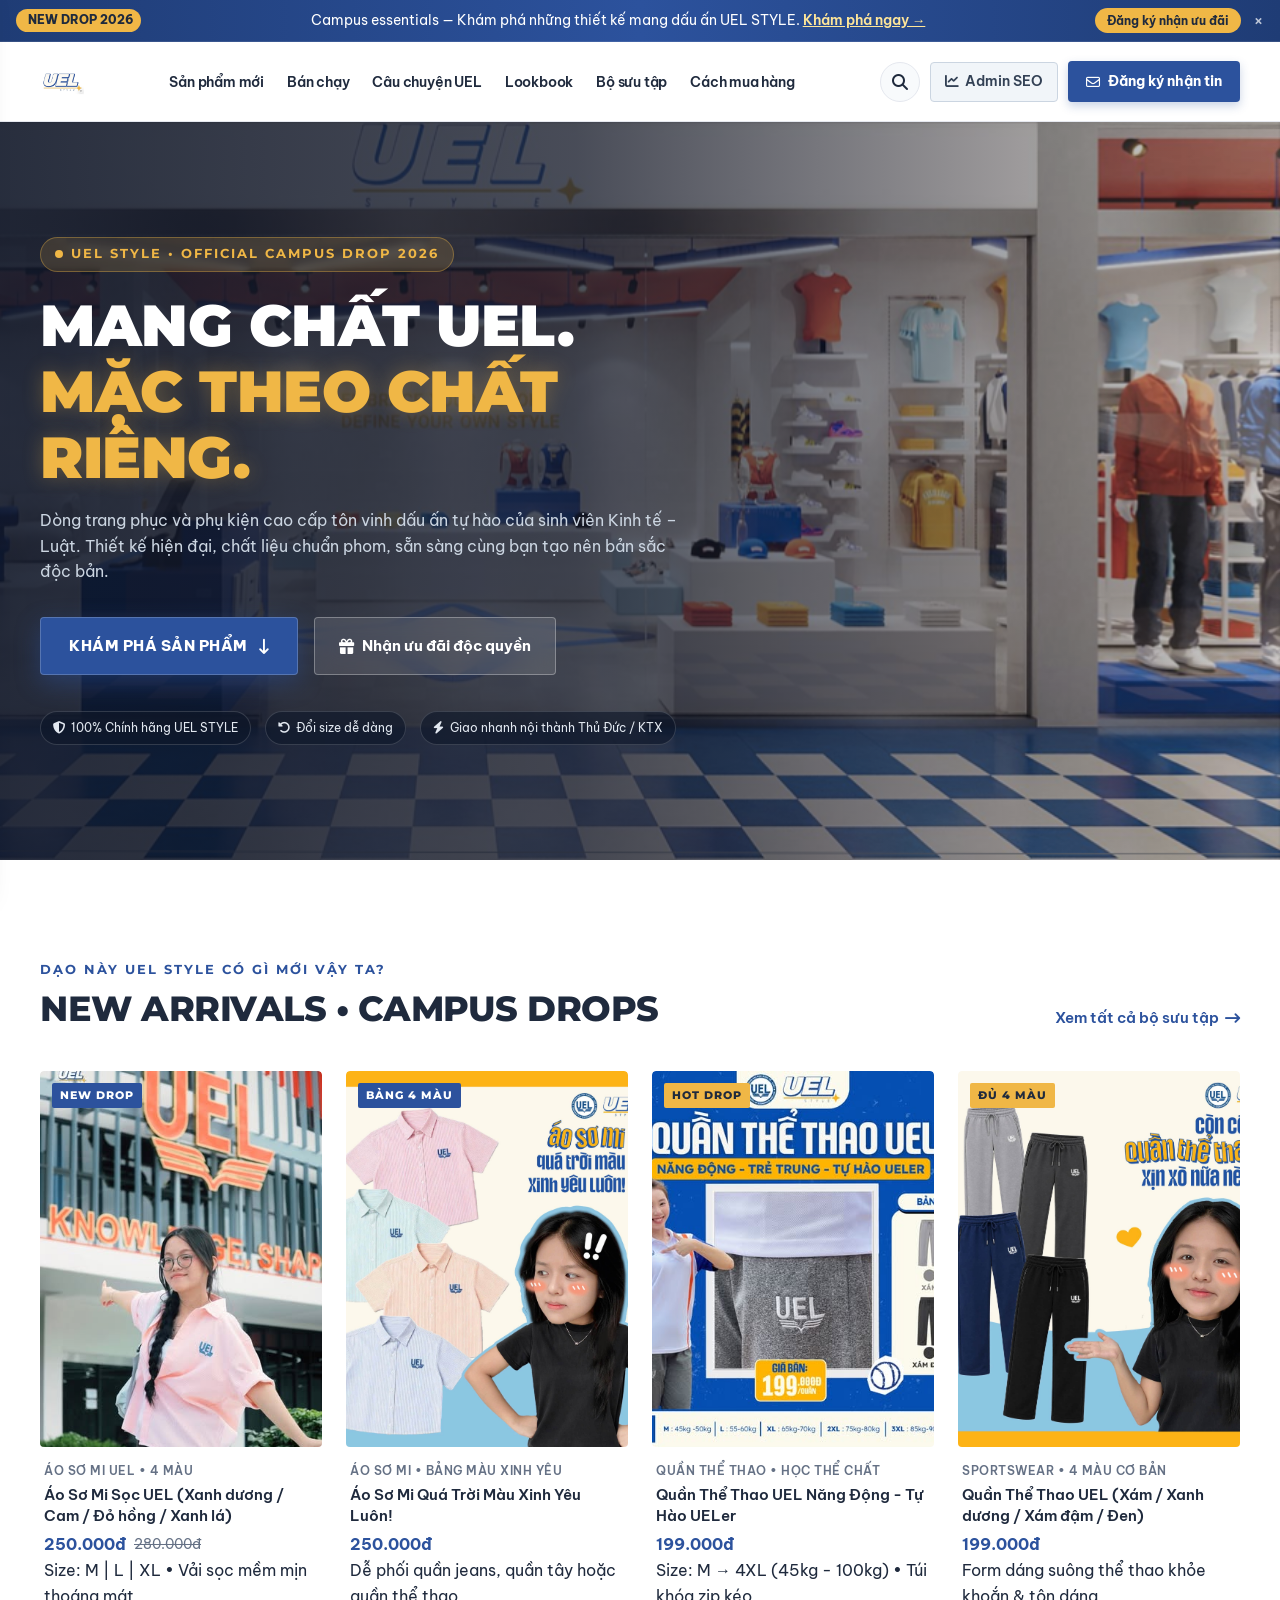
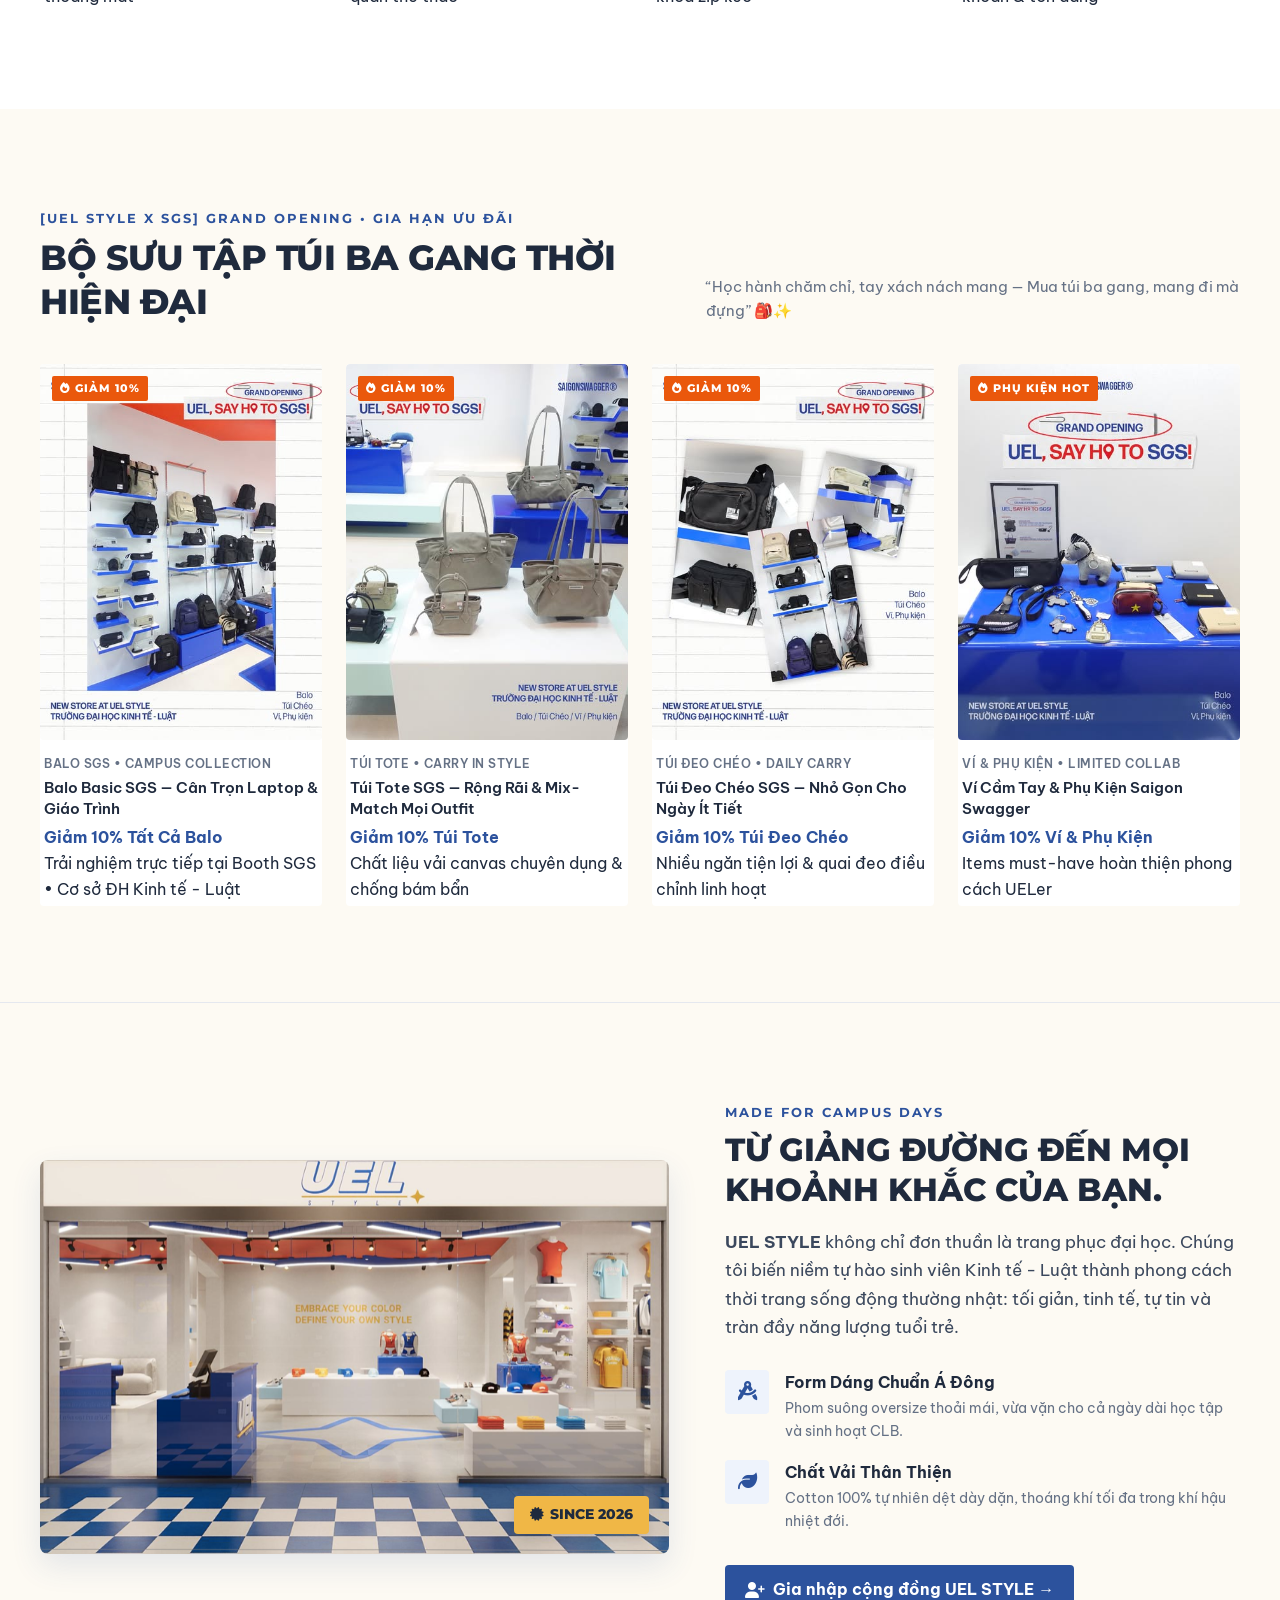
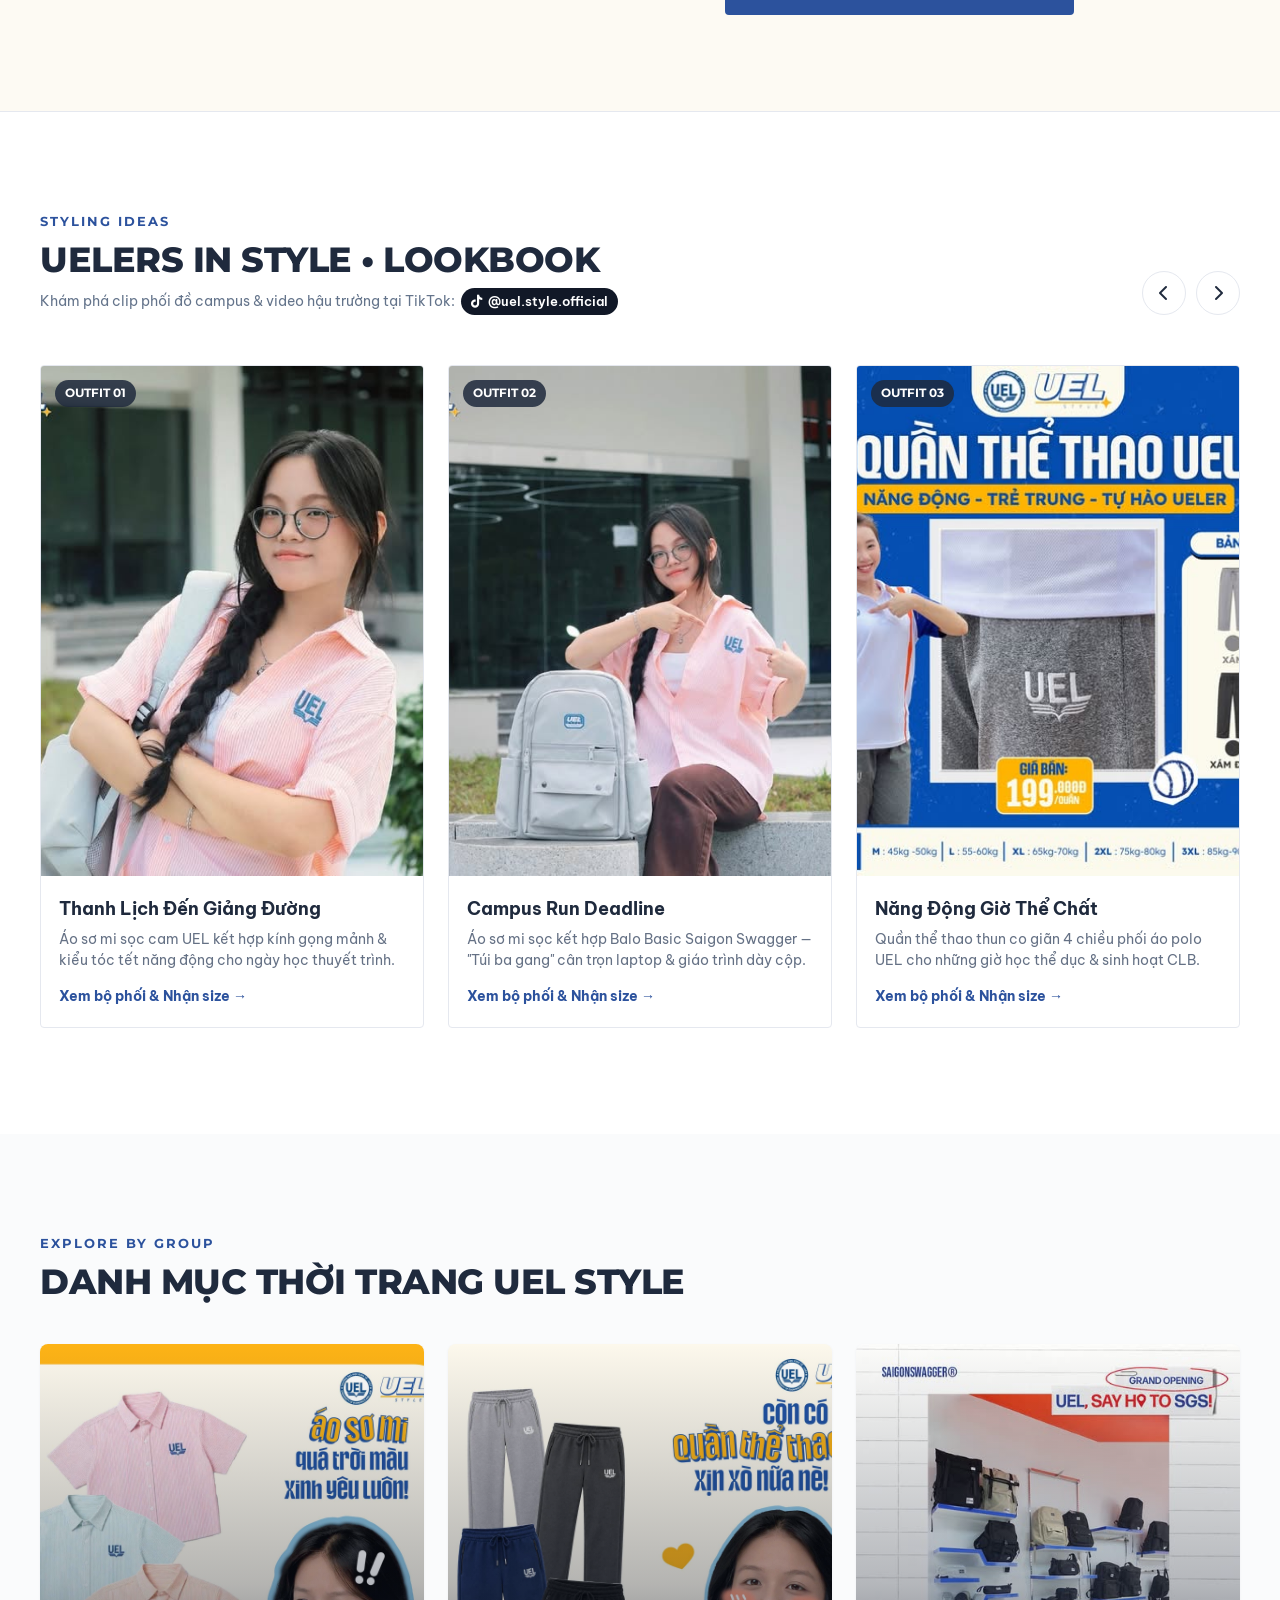
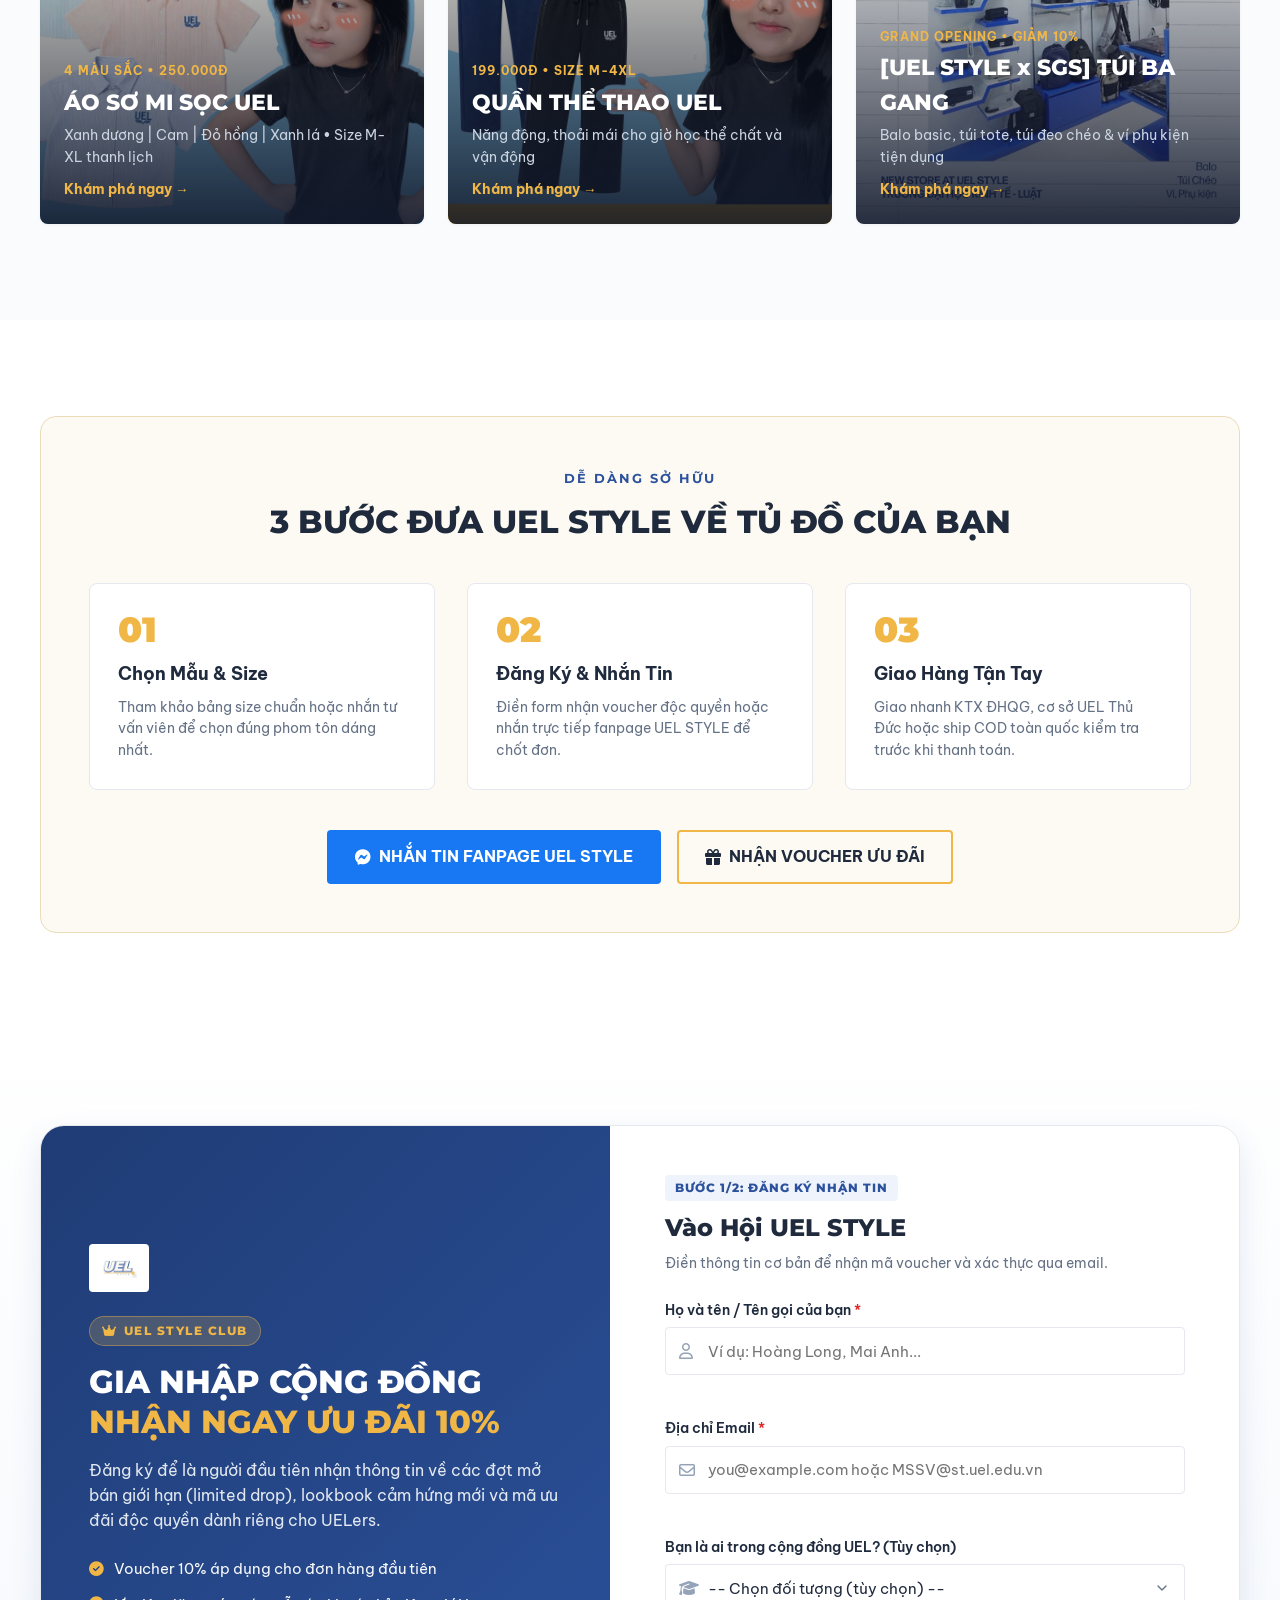
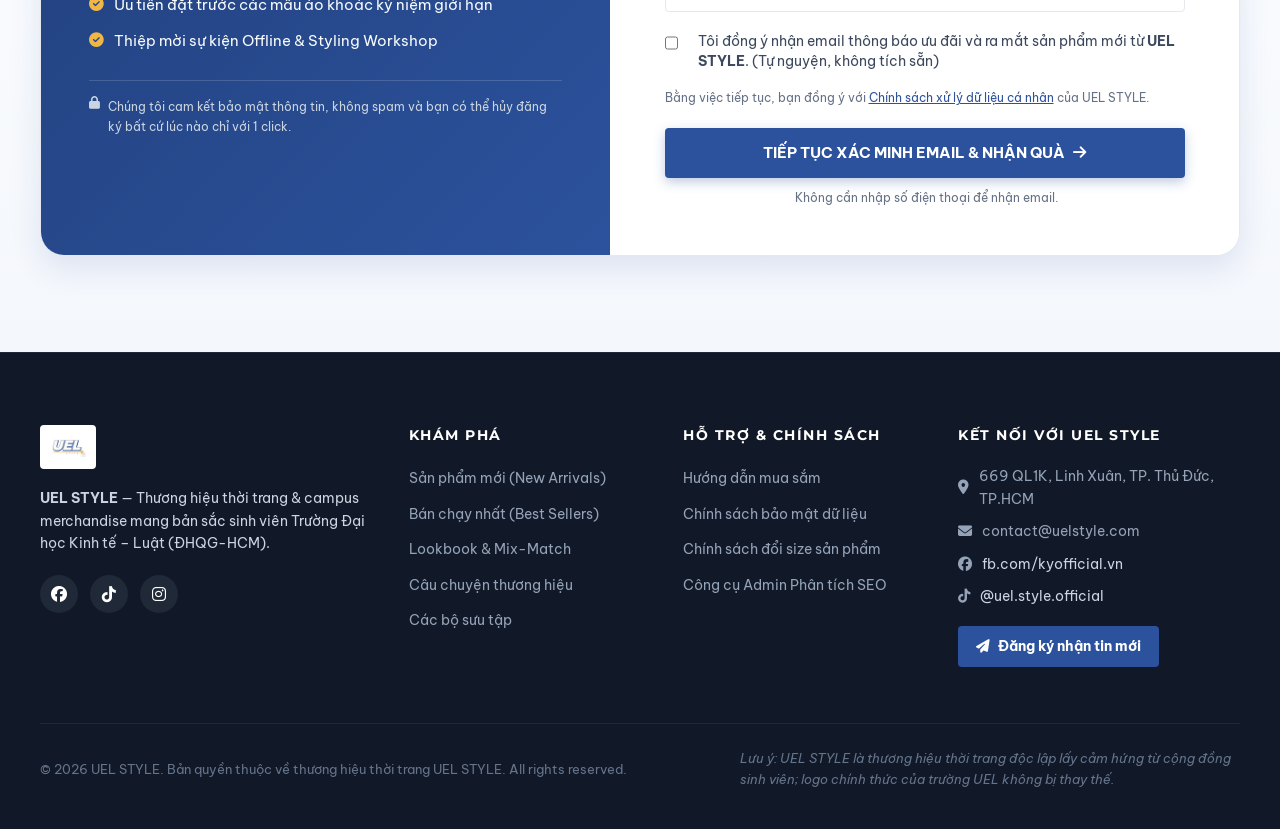
==== commit baa58bf0: "đẩy" ====
--- a/index.html
+++ b/index.html
@@ -35,6 +35,28 @@
   
   <!-- Stylesheets -->
   <link rel="stylesheet" href="css/style.css">
+
+  <!-- GOOGLE ANALYTICS 4 (GA4) INTEGRATION -->
+  <script async src="https://www.googletagmanager.com/gtag/js?id=G-K2CJQDPFG9"></script>
+  <script>
+    window.dataLayer = window.dataLayer || [];
+    function gtag(){dataLayer.push(arguments);}
+    gtag('js', new Date());
+    gtag('config', 'G-K2CJQDPFG9', {
+      send_page_view: true
+    });
+  </script>
+
+  <!-- EMAILJS CLIENT SDK (GỬI EMAIL/OTP THẬT QUA GMAIL: gameyuno123@gmail.com) -->
+  <script src="https://cdn.jsdelivr.net/npm/@emailjs/browser@3/dist/email.min.js"></script>
+  <script>
+    window.EMAILJS_SERVICE_ID = "service_viwrf1c";
+    window.EMAILJS_TEMPLATE_ID = "template_otp"; // Hoặc Template ID của bạn trong EmailJS
+    window.EMAILJS_PUBLIC_KEY = ""; // Public Key lấy tại EmailJS -> Account -> API Keys
+    if (window.emailjs && window.EMAILJS_PUBLIC_KEY) {
+      emailjs.init(window.EMAILJS_PUBLIC_KEY);
+    }
+  </script>
 
   <!-- Structured Data JSON-LD for SEO -->
   <script type="application/ld+json">
@@ -55,7 +77,8 @@
       "addressCountry": "VN"
     },
     "sameAs": [
-      "https://www.facebook.com/uelstyle"
+      "https://www.facebook.com/kyofficial.vn",
+      "https://www.tiktok.com/@uel.style.official"
     ],
     "priceRange": "150.000đ - 450.000đ"
   }
@@ -139,8 +162,11 @@
       <a href="#dang-ky" class="btn-primary full-width" onclick="closeDrawer(); trackLeadCTAClick('mobile_drawer', 'Đăng ký ngay')">
         <i class="fa-solid fa-paper-plane"></i> Đăng ký nhận tin & Ưu đãi
       </a>
-      <a href="https://www.facebook.com/uelstyle" target="_blank" rel="noopener noreferrer" class="btn-fb-outline full-width">
+      <a href="https://www.facebook.com/kyofficial.vn" target="_blank" rel="noopener noreferrer" class="btn-fb-outline full-width">
         <i class="fa-brands fa-facebook"></i> Nhắn UEL STYLE Fanpage
+      </a>
+      <a href="https://www.tiktok.com/@uel.style.official" target="_blank" rel="noopener noreferrer" class="btn-tiktok-outline full-width">
+        <i class="fa-brands fa-tiktok"></i> Ghé TikTok @uel.style.official
       </a>
     </div>
   </div>
@@ -182,225 +208,231 @@
       </div>
     </section>
 
-    <!-- SECTION 2: NEW ARRIVALS (4 Cards Desktop / 2 Mobile) -->
+    <!-- SECTION 2: NEW ARRIVALS (Sản phẩm mới theo đúng tài nguyên cung cấp) -->
     <section class="catalog-section" id="new-arrivals" aria-labelledby="heading-new-arrivals">
       <div class="layout-container">
         <div class="section-header-flex">
           <div>
-            <span class="section-eyebrow">JUST DROPPED</span>
-            <h2 class="section-title" id="heading-new-arrivals">NEW ARRIVALS</h2>
+            <span class="section-eyebrow">DẠO NÀY UEL STYLE CÓ GÌ MỚI VẬY TA?</span>
+            <h2 class="section-title" id="heading-new-arrivals">NEW ARRIVALS &bull; CAMPUS DROPS</h2>
           </div>
           <a href="#categories" class="view-all-link">Xem tất cả bộ sưu tập <i class="fa-solid fa-arrow-right-long"></i></a>
         </div>
 
         <div class="product-grid" id="new-arrivals-grid">
-          <!-- Card 1 -->
-          <article class="product-card" data-product-id="UEL-NA-01">
+          <!-- Card 1: Áo Sơ Mi Sọc UEL (Lookbook Mẫu Mặc) -->
+          <article class="product-card" data-product-id="UEL-SM-01">
             <div class="product-image-box">
-              <span class="badge-tag new">NEW</span>
-              <img src="images/collection_1/image.png" alt="Áo Polo UEL Signature Phối Cổ Signature" class="product-img primary" loading="lazy">
-              <img src="images/collection_1/image copy.png" alt="Chi tiết Áo Polo UEL Signature" class="product-img secondary" loading="lazy">
+              <span class="badge-tag new">NEW DROP</span>
+              <img src="images/collection_1/ao_so_mi_soc_cam_pose1.png" alt="Áo Sơ Mi Sọc UEL Màu Cam Năng Động" class="product-img primary" loading="lazy">
+              <img src="images/collection_1/ao_so_mi_soc_cam_pose2.png" alt="Chi tiết Áo Sơ Mi Sọc UEL Thêu Logo Ngực" class="product-img secondary" loading="lazy">
               <div class="card-overlay-actions">
-                <button class="quick-view-btn" onclick="openProductModal('Áo Polo UEL Signature Phối Cổ Signature', '260.000đ', 'images/collection_1/image.png', 'Chất liệu cá sấu cotton 4 chiều mềm mịn, bo dệt co giãn chuẩn form tôn dáng năng động.')">
+                <button class="quick-view-btn" onclick="openProductModal('Áo Sơ Mi Sọc UEL Thanh Lịch', '250.000đ', 'images/collection_1/ao_so_mi_soc_cam_pose1.png', '4 màu sắc trẻ trung: Xanh dương, Cam, Đỏ hồng, Xanh lá. Size: M, L, XL. Dễ diện khi đi học, thuyết trình hay tham gia các hoạt động tại trường.')">
                   <i class="fa-regular fa-eye"></i> Xem nhanh
                 </button>
-                <a href="#dang-ky" class="quick-cta-btn" onclick="trackLeadCTAClick('card_new_01', 'Nhận voucher 10%')">
+                <a href="#dang-ky" class="quick-cta-btn" onclick="trackLeadCTAClick('card_somi_01', 'Nhận voucher giảm 10% Áo Sơ Mi')">
                   <i class="fa-solid fa-tag"></i> Giảm 10%
                 </a>
               </div>
             </div>
             <div class="product-info">
-              <span class="product-category">Polo Collection</span>
-              <h3 class="product-name"><a href="#dang-ky">Áo Polo UEL Signature Phối Cổ Sang Trọng</a></h3>
+              <span class="product-category">Áo Sơ Mi UEL &bull; 4 Màu</span>
+              <h3 class="product-name"><a href="#dang-ky">Áo Sơ Mi Sọc UEL (Xanh dương / Cam / Đỏ hồng / Xanh lá)</a></h3>
               <div class="product-price-row">
-                <span class="price-current">260.000đ</span>
-                <span class="price-origin">290.000đ</span>
-              </div>
+                <span class="price-current">250.000đ</span>
+                <span class="price-origin">280.000đ</span>
+              </div>
+              <p class="product-meta-desc">Size: M | L | XL &bull; Vải sọc mềm mịn thoáng mát</p>
             </div>
           </article>
 
-          <!-- Card 2 -->
-          <article class="product-card" data-product-id="UEL-NA-02">
+          <!-- Card 2: Bảng 4 Màu Áo Sơ Mi Sọc UEL -->
+          <article class="product-card" data-product-id="UEL-SM-02">
             <div class="product-image-box">
-              <span class="badge-tag new">NEW</span>
-              <img src="images/collection_1/image copy 2.png" alt="Áo Thun UEL STYLE Iconic Tee Oversize" class="product-img primary" loading="lazy">
-              <img src="images/collection_1/image copy 3.png" alt="Chi tiết Áo Thun UEL Iconic" class="product-img secondary" loading="lazy">
+              <span class="badge-tag new">BẢNG 4 MÀU</span>
+              <img src="images/collection_1/ao_so_mi_soc_4_mau.png" alt="Bảng 4 màu Áo Sơ Mi Sọc UEL Xinh Yêu" class="product-img primary" loading="lazy">
+              <img src="images/collection_1/ao_so_mi_soc_balo_sgs.png" alt="Áo Sơ Mi Sọc UEL Mix Balo SGS" class="product-img secondary" loading="lazy">
               <div class="card-overlay-actions">
-                <button class="quick-view-btn" onclick="openProductModal('Áo Thun UEL STYLE Iconic Tee Oversize', '230.000đ', 'images/collection_1/image copy 2.png', 'Vải 100% Cotton 250gsm dày dặn, thấm hút mồ hôi, hình in lụa cao cấp bền màu vượt trội.')">
+                <button class="quick-view-btn" onclick="openProductModal('Áo Sơ Mi Sọc UEL - Bảng 4 Màu Quá Trời Xinh', '250.000đ', 'images/collection_1/ao_so_mi_soc_4_mau.png', 'Màu sắc: Xanh dương | Cam | Đỏ hồng | Xanh lá. Size: M | L | XL. Thiết kế thanh lịch, trẻ trung chuẩn phong cách sinh viên Kinh tế - Luật.')">
                   <i class="fa-regular fa-eye"></i> Xem nhanh
                 </button>
-                <a href="#dang-ky" class="quick-cta-btn" onclick="trackLeadCTAClick('card_new_02', 'Nhận voucher 10%')">
+                <a href="#dang-ky" class="quick-cta-btn" onclick="trackLeadCTAClick('card_somi_02', 'Nhận voucher giảm 10% Sơ Mi')">
                   <i class="fa-solid fa-tag"></i> Giảm 10%
                 </a>
               </div>
             </div>
             <div class="product-info">
-              <span class="product-category">T-Shirt Collection</span>
-              <h3 class="product-name"><a href="#dang-ky">Áo Thun UEL STYLE Iconic Tee Dáng Suông</a></h3>
+              <span class="product-category">Áo Sơ Mi &bull; Bảng Màu Xinh Yêu</span>
+              <h3 class="product-name"><a href="#dang-ky">Áo Sơ Mi Quá Trời Màu Xinh Yêu Luôn!</a></h3>
               <div class="product-price-row">
-                <span class="price-current">230.000đ</span>
-              </div>
+                <span class="price-current">250.000đ</span>
+              </div>
+              <p class="product-meta-desc">Dễ phối quần jeans, quần tây hoặc quần thể thao</p>
             </div>
           </article>
 
-          <!-- Card 3 -->
-          <article class="product-card" data-product-id="UEL-NA-03">
+          <!-- Card 3: Quần Thể Thao UEL (Poster Thể Chất) -->
+          <article class="product-card" data-product-id="UEL-QTT-01">
             <div class="product-image-box">
               <span class="badge-tag limited">HOT DROP</span>
-              <img src="images/collection_2/image.png" alt="Áo Varsity Jacket UEL Kỷ Niệm" class="product-img primary" loading="lazy">
-              <img src="images/collection_2/image copy.png" alt="Chi tiết Varsity Jacket UEL" class="product-img secondary" loading="lazy">
+              <img src="images/collection_2/quan_the_thao_uel_poster.png" alt="Quần Thể Thao UEL Năng Động Trẻ Trung" class="product-img primary" loading="lazy">
+              <img src="images/collection_2/quan_the_thao_uel_4_mau.png" alt="Chi tiết 4 màu Quần Thể Thao UEL Xịn Xò" class="product-img secondary" loading="lazy">
               <div class="card-overlay-actions">
-                <button class="quick-view-btn" onclick="openProductModal('Áo Varsity Jacket UEL Kỷ Niệm', '420.000đ', 'images/collection_2/image.png', 'Áo khoác bóng chày chất nỉ chân cua cao cấp, tay phối da PU sắc nét, thêu đắp nổi tinh xảo.')">
+                <button class="quick-view-btn" onclick="openProductModal('Quần Thể Thao UEL Năng Động', '199.000đ', 'images/collection_2/quan_the_thao_uel_poster.png', 'Thiết kế năng động, thoải mái, phù hợp cho những giờ học thể chất và các hoạt động vận động. Màu sắc: Xám | Xanh dương | Xám đậm | Đen. Size: M, L, XL, XXL, 3XL, 4XL (từ 45kg đến 100kg).')">
                   <i class="fa-regular fa-eye"></i> Xem nhanh
                 </button>
-                <a href="#dang-ky" class="quick-cta-btn" onclick="trackLeadCTAClick('card_new_03', 'Nhận voucher 10%')">
+                <a href="#dang-ky" class="quick-cta-btn" onclick="trackLeadCTAClick('card_quan_01', 'Nhận voucher 10% Quần Thể Thao')">
                   <i class="fa-solid fa-tag"></i> Giảm 10%
                 </a>
               </div>
             </div>
             <div class="product-info">
-              <span class="product-category">Outerwear / Campus</span>
-              <h3 class="product-name"><a href="#dang-ky">Áo Varsity Jacket UEL Kỷ Niệm Sang Trọng</a></h3>
+              <span class="product-category">Quần Thể Thao &bull; Học Thể Chất</span>
+              <h3 class="product-name"><a href="#dang-ky">Quần Thể Thao UEL Năng Động - Tự Hào UELer</a></h3>
               <div class="product-price-row">
-                <span class="price-current">420.000đ</span>
-                <span class="price-origin">480.000đ</span>
-              </div>
+                <span class="price-current">199.000đ</span>
+              </div>
+              <p class="product-meta-desc">Size: M &rarr; 4XL (45kg - 100kg) &bull; Túi khóa zip kéo</p>
             </div>
           </article>
 
-          <!-- Card 4 -->
-          <article class="product-card" data-product-id="UEL-NA-04">
+          <!-- Card 4: Quần Thể Thao UEL (Bảng 4 Màu Xịn Xò) -->
+          <article class="product-card" data-product-id="UEL-QTT-02">
             <div class="product-image-box">
-              <span class="badge-tag new">COLLAB</span>
-              <img src="images/SGS_collab/image.png" alt="Áo Thun UEL x SGS Special Edition" class="product-img primary" loading="lazy">
-              <img src="images/SGS_collab/image copy.png" alt="Chi tiết SGS Collab Tee" class="product-img secondary" loading="lazy">
+              <span class="badge-tag limited">ĐỦ 4 MÀU</span>
+              <img src="images/collection_2/quan_the_thao_uel_4_mau.png" alt="Còn Có Quần Thể Thao UEL Xịn Xò Nữa Nè" class="product-img primary" loading="lazy">
+              <img src="images/collection_2/quan_the_thao_uel_poster.png" alt="Quần Thể Thao UEL Thêu Logo Sắc Nét" class="product-img secondary" loading="lazy">
               <div class="card-overlay-actions">
-                <button class="quick-view-btn" onclick="openProductModal('Áo Thun UEL x SGS Special Edition', '250.000đ', 'images/SGS_collab/image.png', 'Bản collab đặc biệt cùng CLB/Hội nhóm thể hiện tinh thần bứt phá và văn hóa trẻ UEL.')">
+                <button class="quick-view-btn" onclick="openProductModal('Quần Thể Thao UEL Xịn Xò Nữa Nè!', '199.000đ', 'images/collection_2/quan_the_thao_uel_4_mau.png', 'Màu sắc: Xám | Xanh dương | Xám đậm | Đen. Đủ size từ M đến 4XL. Chất thun co giãn 4 chiều, lưng thun có dây rút cao cấp.')">
                   <i class="fa-regular fa-eye"></i> Xem nhanh
                 </button>
-                <a href="#dang-ky" class="quick-cta-btn" onclick="trackLeadCTAClick('card_new_04', 'Nhận voucher 10%')">
+                <a href="#dang-ky" class="quick-cta-btn" onclick="trackLeadCTAClick('card_quan_02', 'Nhận voucher 10% Quần')">
                   <i class="fa-solid fa-tag"></i> Giảm 10%
                 </a>
               </div>
             </div>
             <div class="product-info">
-              <span class="product-category">Special Edition</span>
-              <h3 class="product-name"><a href="#dang-ky">Áo Thun UEL x SGS Edition Giới Hạn</a></h3>
+              <span class="product-category">Sportswear &bull; 4 Màu Cơ Bản</span>
+              <h3 class="product-name"><a href="#dang-ky">Quần Thể Thao UEL (Xám / Xanh dương / Xám đậm / Đen)</a></h3>
               <div class="product-price-row">
-                <span class="price-current">250.000đ</span>
-              </div>
+                <span class="price-current">199.000đ</span>
+              </div>
+              <p class="product-meta-desc">Form dáng suông thể thao khỏe khoắn & tôn dáng</p>
             </div>
           </article>
         </div>
       </div>
     </section>
 
-    <!-- SECTION 3: BEST SELLERS (Được UELers yêu thích nhất) -->
+    <!-- SECTION 3: BEST SELLERS - BỘ SƯU TẬP COLLAB UEL STYLE x SAIGON SWAGGER -->
     <section class="catalog-section section-cream" id="best-sellers" aria-labelledby="heading-best-sellers">
       <div class="layout-container">
         <div class="section-header-flex">
           <div>
-            <span class="section-eyebrow">MOST LOVED</span>
-            <h2 class="section-title" id="heading-best-sellers">BEST SELLERS &bull; UELERS' PICKS</h2>
-          </div>
-          <span class="section-tagline">Được hàng nghìn sinh viên UEL tin chọn mỗi kỳ drop</span>
+            <span class="section-eyebrow">[UEL STYLE x SGS] GRAND OPENING &bull; GIA HẠN ƯU ĐÃI</span>
+            <h2 class="section-title" id="heading-best-sellers">BỘ SƯU TẬP TÚI BA GANG THỜI HIỆN ĐẠI</h2>
+          </div>
+          <span class="section-tagline">“Học hành chăm chỉ, tay xách nách mang — Mua túi ba gang, mang đi mà đựng” 🎒✨</span>
         </div>
 
         <div class="product-grid" id="best-sellers-grid">
-          <!-- Card 5 -->
-          <article class="product-card" data-product-id="UEL-BS-01">
+          <!-- Card 5: Balo SGS Basic & Túi Ba Gang -->
+          <article class="product-card" data-product-id="UEL-SGS-01">
             <div class="product-image-box">
-              <span class="badge-tag best-seller"><i class="fa-solid fa-fire"></i> BEST SELLER</span>
-              <img src="images/SGS_collab/image copy 2.png" alt="Áo Thun Daily Streetwear Phối Màu Trẻ Trung" class="product-img primary" loading="lazy">
-              <img src="images/SGS_collab/image copy 3.png" alt="Chi tiết Áo Streetwear" class="product-img secondary" loading="lazy">
+              <span class="badge-tag best-seller"><i class="fa-solid fa-fire"></i> GIẢM 10%</span>
+              <img src="images/SGS_collab/sgs_ke_trung_bay_booth.png" alt="Booth Trưng Bày SGS Tại UEL Style" class="product-img primary" loading="lazy">
+              <img src="images/SGS_collab/sgs_tui_deo_cheo_balo.png" alt="Balo Basic SGS Form Cứng Cáp" class="product-img secondary" loading="lazy">
               <div class="card-overlay-actions">
-                <button class="quick-view-btn" onclick="openProductModal('Áo Thun Daily Streetwear Phối Màu Trẻ Trung', '240.000đ', 'images/SGS_collab/image copy 2.png', 'Thiết kế form boxy hiện đại tôn dáng sinh viên, dễ phối quần jeans hay short dạo phố.')">
+                <button class="quick-view-btn" onclick="openProductModal('Balo Basic SGS x UEL Style', 'Ưu đãi Giảm 10%', 'images/SGS_collab/sgs_ke_trung_bay_booth.png', 'Form dáng cứng cáp, cân trọn laptop 15.6 inch và giáo trình dày cộp. Chống nước cao cấp, quai đệm êm ái cho những ngày chạy deadline.')">
                   <i class="fa-regular fa-eye"></i> Xem nhanh
                 </button>
-                <a href="#dang-ky" class="quick-cta-btn" onclick="trackLeadCTAClick('card_bs_01', 'Nhận voucher 10%')">
+                <a href="#dang-ky" class="quick-cta-btn" onclick="trackLeadCTAClick('card_sgs_01', 'Nhận voucher giảm 10% Balo SGS')">
                   <i class="fa-solid fa-tag"></i> Giảm 10%
                 </a>
               </div>
             </div>
             <div class="product-info">
-              <span class="product-category">Daily Essentials</span>
-              <h3 class="product-name"><a href="#dang-ky">Áo Thun Daily Streetwear Phối Màu Trẻ Trung</a></h3>
+              <span class="product-category">Balo SGS &bull; Campus Collection</span>
+              <h3 class="product-name"><a href="#dang-ky">Balo Basic SGS — Cân Trọn Laptop & Giáo Trình</a></h3>
               <div class="product-price-row">
-                <span class="price-current">240.000đ</span>
-              </div>
+                <span class="price-current">Giảm 10% Tất Cả Balo</span>
+              </div>
+              <p class="product-meta-desc">Trải nghiệm trực tiếp tại Booth SGS &bull; Cơ sở ĐH Kinh tế - Luật</p>
             </div>
           </article>
 
-          <!-- Card 6 -->
-          <article class="product-card" data-product-id="UEL-BS-02">
+          <!-- Card 6: Túi Tote Canvas Mini SGS -->
+          <article class="product-card" data-product-id="UEL-SGS-02">
             <div class="product-image-box">
-              <span class="badge-tag best-seller"><i class="fa-solid fa-fire"></i> BEST SELLER</span>
-              <img src="images/collection_1/image copy 3.png" alt="Áo Polo UEL Dệt Bo Tay Vintage" class="product-img primary" loading="lazy">
-              <img src="images/collection_1/image.png" alt="Chi tiết Polo Bo Tay" class="product-img secondary" loading="lazy">
+              <span class="badge-tag best-seller"><i class="fa-solid fa-fire"></i> GIẢM 10%</span>
+              <img src="images/SGS_collab/sgs_tui_tote_canvas_mini.png" alt="Túi Tote SGS Rộng Rãi Thanh Lịch" class="product-img primary" loading="lazy">
+              <img src="images/SGS_collab/sgs_ke_trung_bay_booth.png" alt="Chi tiết Túi Tote Canvas SGS" class="product-img secondary" loading="lazy">
               <div class="card-overlay-actions">
-                <button class="quick-view-btn" onclick="openProductModal('Áo Polo UEL Dệt Bo Tay Vintage', '265.000đ', 'images/collection_1/image copy 3.png', 'Thích hợp cho cả những buổi thuyết trình lịch sự lẫn hoạt động ngoại khóa năng động.')">
+                <button class="quick-view-btn" onclick="openProductModal('Túi Tote SGS x UEL Style', 'Ưu đãi Giảm 10%', 'images/SGS_collab/sgs_tui_tote_canvas_mini.png', 'Rộng rãi, thanh lịch, dễ dàng mix-match với mọi outfit từ áo sơ mi sọc đến quần thể thao năng động.')">
                   <i class="fa-regular fa-eye"></i> Xem nhanh
                 </button>
-                <a href="#dang-ky" class="quick-cta-btn" onclick="trackLeadCTAClick('card_bs_02', 'Nhận voucher 10%')">
+                <a href="#dang-ky" class="quick-cta-btn" onclick="trackLeadCTAClick('card_sgs_02', 'Nhận voucher giảm 10% Túi Tote')">
                   <i class="fa-solid fa-tag"></i> Giảm 10%
                 </a>
               </div>
             </div>
             <div class="product-info">
-              <span class="product-category">Campus Elegant</span>
-              <h3 class="product-name"><a href="#dang-ky">Áo Polo UEL Dệt Bo Tay Phối Line Tinh Tế</a></h3>
+              <span class="product-category">Túi Tote &bull; Carry In Style</span>
+              <h3 class="product-name"><a href="#dang-ky">Túi Tote SGS — Rộng Rãi & Mix-Match Mọi Outfit</a></h3>
               <div class="product-price-row">
-                <span class="price-current">265.000đ</span>
-              </div>
+                <span class="price-current">Giảm 10% Túi Tote</span>
+              </div>
+              <p class="product-meta-desc">Chất liệu vải canvas chuyên dụng & chống bám bẩn</p>
             </div>
           </article>
 
-          <!-- Card 7 -->
-          <article class="product-card" data-product-id="UEL-BS-03">
+          <!-- Card 7: Túi Đeo Chéo SGS Tiện Lợi -->
+          <article class="product-card" data-product-id="UEL-SGS-03">
             <div class="product-image-box">
-              <span class="badge-tag best-seller"><i class="fa-solid fa-fire"></i> TOP RATED</span>
-              <img src="images/collection_2/image copy.png" alt="Túi Tote & Phụ Kiện UEL Dynamic" class="product-img primary" loading="lazy">
-              <img src="images/collection_2/image.png" alt="Chi tiết Tote UEL" class="product-img secondary" loading="lazy">
+              <span class="badge-tag best-seller"><i class="fa-solid fa-fire"></i> GIẢM 10%</span>
+              <img src="images/SGS_collab/sgs_tui_deo_cheo_balo.png" alt="Túi Đeo Chéo SGS Tiện Lợi" class="product-img primary" loading="lazy">
+              <img src="images/SGS_collab/sgs_vi_phu_kien_mockup.png" alt="Chi tiết Túi Đeo Chéo SGS" class="product-img secondary" loading="lazy">
               <div class="card-overlay-actions">
-                <button class="quick-view-btn" onclick="openProductModal('Túi Canvas / Phụ Kiện UEL Dynamic', '150.000đ', 'images/collection_2/image copy.png', 'Túi tote canvas sợi dệt siêu bền chịu lực 10kg, đựng vừa laptop 15.6 inch cho sinh viên.')">
+                <button class="quick-view-btn" onclick="openProductModal('Túi Đeo Chéo SGS x UEL Style', 'Ưu đãi Giảm 10%', 'images/SGS_collab/sgs_tui_deo_cheo_balo.png', 'Nhỏ gọn, tiện lợi cho những ngày ít tiết hay đi cafe chạy deadline cùng bạn bè.')">
                   <i class="fa-regular fa-eye"></i> Xem nhanh
                 </button>
-                <a href="#dang-ky" class="quick-cta-btn" onclick="trackLeadCTAClick('card_bs_03', 'Nhận voucher 10%')">
+                <a href="#dang-ky" class="quick-cta-btn" onclick="trackLeadCTAClick('card_sgs_03', 'Nhận voucher giảm 10% Túi Đeo Chéo')">
                   <i class="fa-solid fa-tag"></i> Giảm 10%
                 </a>
               </div>
             </div>
             <div class="product-info">
-              <span class="product-category">Accessories</span>
-              <h3 class="product-name"><a href="#dang-ky">Túi Canvas Tote UEL Dynamic Chịu Lực Tốt</a></h3>
+              <span class="product-category">Túi Đeo Chéo &bull; Daily Carry</span>
+              <h3 class="product-name"><a href="#dang-ky">Túi Đeo Chéo SGS — Nhỏ Gọn Cho Ngày Ít Tiết</a></h3>
               <div class="product-price-row">
-                <span class="price-current">150.000đ</span>
-              </div>
+                <span class="price-current">Giảm 10% Túi Đeo Chéo</span>
+              </div>
+              <p class="product-meta-desc">Nhiều ngăn tiện lợi & quai đeo điều chỉnh linh hoạt</p>
             </div>
           </article>
 
-          <!-- Card 8 -->
-          <article class="product-card" data-product-id="UEL-BS-04">
+          <!-- Card 8: Ví & Móc Khóa Phụ Kiện SGS -->
+          <article class="product-card" data-product-id="UEL-SGS-04">
             <div class="product-image-box">
-              <span class="badge-tag best-seller"><i class="fa-solid fa-fire"></i> BEST SELLER</span>
-              <img src="images/collection_1/image copy.png" alt="Combo Campus Starter Pack UEL STYLE" class="product-img primary" loading="lazy">
-              <img src="images/collection_1/image copy 2.png" alt="Combo Pack chi tiết" class="product-img secondary" loading="lazy">
+              <span class="badge-tag best-seller"><i class="fa-solid fa-fire"></i> PHỤ KIỆN HOT</span>
+              <img src="images/SGS_collab/sgs_vi_phu_kien_mockup.png" alt="Ví Cầm Tay & Móc Khóa SGS" class="product-img primary" loading="lazy">
+              <img src="images/SGS_collab/sgs_ke_trung_bay_booth.png" alt="Chi tiết Phụ Kiện SGS" class="product-img secondary" loading="lazy">
               <div class="card-overlay-actions">
-                <button class="quick-view-btn" onclick="openProductModal('Combo Campus Starter Pack UEL STYLE', '450.000đ', 'images/collection_1/image copy.png', 'Gồm 1 Polo + 1 Tee oversize + 1 móc khóa UEL đúc kim loại cao cấp.')">
+                <button class="quick-view-btn" onclick="openProductModal('Ví & Móc Khóa Phụ Kiện SGS', 'Ưu đãi Giảm 10%', 'images/SGS_collab/sgs_vi_phu_kien_mockup.png', 'Ví mini cầm tay, móc khóa UEL Style x SGS độc quyền. Giảm 10% trọn bộ sưu tập Grand Opening.')">
                   <i class="fa-regular fa-eye"></i> Xem nhanh
                 </button>
-                <a href="#dang-ky" class="quick-cta-btn" onclick="trackLeadCTAClick('card_bs_04', 'Nhận voucher 10%')">
+                <a href="#dang-ky" class="quick-cta-btn" onclick="trackLeadCTAClick('card_sgs_04', 'Nhận voucher giảm 10% Ví Phụ Kiện')">
                   <i class="fa-solid fa-tag"></i> Giảm 10%
                 </a>
               </div>
             </div>
             <div class="product-info">
-              <span class="product-category">Value Pack</span>
-              <h3 class="product-name"><a href="#dang-ky">Combo Campus Starter Pack (Tee + Polo)</a></h3>
+              <span class="product-category">Ví & Phụ Kiện &bull; Limited Collab</span>
+              <h3 class="product-name"><a href="#dang-ky">Ví Cầm Tay & Phụ Kiện Saigon Swagger</a></h3>
               <div class="product-price-row">
-                <span class="price-current">450.000đ</span>
-                <span class="price-origin">520.000đ</span>
-              </div>
+                <span class="price-current">Giảm 10% Ví & Phụ Kiện</span>
+              </div>
+              <p class="product-meta-desc">Items must-have hoàn thiện phong cách UELer</p>
             </div>
           </article>
         </div>
@@ -458,6 +490,7 @@
           <div>
             <span class="section-eyebrow">STYLING IDEAS</span>
             <h2 class="section-title" id="heading-lookbook">UELERS IN STYLE &bull; LOOKBOOK</h2>
+            <p class="lookbook-subtitle">Khám phá clip phối đồ campus & video hậu trường tại TikTok: <a href="https://www.tiktok.com/@uel.style.official" target="_blank" rel="noopener noreferrer" class="lookbook-tiktok-chip"><i class="fa-brands fa-tiktok"></i> @uel.style.official</a></p>
           </div>
           <div class="lookbook-controls">
             <button class="slider-btn prev" id="lookbook-prev-btn" aria-label="Bộ phối trước"><i class="fa-solid fa-chevron-left"></i></button>
@@ -470,52 +503,52 @@
             <!-- Outfit 1 -->
             <div class="lookbook-card">
               <div class="lookbook-img-box">
-                <img src="images/collection_1/image copy.png" alt="Outfit 01: Minimal Academic" loading="lazy">
+                <img src="images/collection_1/ao_so_mi_soc_cam_pose2.png" alt="Outfit 01: Sơ Mi Sọc UEL Thanh Lịch Giảng Đường" loading="lazy">
                 <span class="lookbook-tag">OUTFIT 01</span>
               </div>
               <div class="lookbook-card-info">
-                <h3>Minimal Academic</h3>
-                <p>Polo Signature phối Quần Tây Ống Rộng & Giày Sneaker Trắng thanh lịch đến lớp.</p>
-                <a href="#dang-ky" class="lookbook-cta" onclick="trackLeadCTAClick('lookbook_01', 'Nhận tư vấn phối đồ')">Xem bộ phối & Nhận size &rarr;</a>
+                <h3>Thanh Lịch Đến Giảng Đường</h3>
+                <p>Áo sơ mi sọc cam UEL kết hợp kính gọng mảnh & kiểu tóc tết năng động cho ngày học thuyết trình.</p>
+                <a href="#dang-ky" class="lookbook-cta" onclick="trackLeadCTAClick('lookbook_01', 'Nhận tư vấn phối đồ Sơ Mi')">Xem bộ phối & Nhận size &rarr;</a>
               </div>
             </div>
 
             <!-- Outfit 2 -->
             <div class="lookbook-card">
               <div class="lookbook-img-box">
-                <img src="images/SGS_collab/image copy 3.png" alt="Outfit 02: Street Dynamic" loading="lazy">
+                <img src="images/collection_1/ao_so_mi_soc_balo_sgs.png" alt="Outfit 02: Sơ Mi Sọc UEL Mix Balo SGS Basic" loading="lazy">
                 <span class="lookbook-tag">OUTFIT 02</span>
               </div>
               <div class="lookbook-card-info">
-                <h3>Street Dynamic</h3>
-                <p>Tee UEL x SGS kết hợp Quần Cargo đen và Túi Đeo Chéo đậm chất streetwear.</p>
-                <a href="#dang-ky" class="lookbook-cta" onclick="trackLeadCTAClick('lookbook_02', 'Nhận tư vấn phối đồ')">Xem bộ phối & Nhận size &rarr;</a>
+                <h3>Campus Run Deadline</h3>
+                <p>Áo sơ mi sọc kết hợp Balo Basic Saigon Swagger — "Túi ba gang" cân trọn laptop & giáo trình dày cộp.</p>
+                <a href="#dang-ky" class="lookbook-cta" onclick="trackLeadCTAClick('lookbook_02', 'Nhận tư vấn phối đồ Balo SGS')">Xem bộ phối & Nhận size &rarr;</a>
               </div>
             </div>
 
             <!-- Outfit 3 -->
             <div class="lookbook-card">
               <div class="lookbook-img-box">
-                <img src="images/collection_2/image.png" alt="Outfit 03: Varsity Campus Legend" loading="lazy">
+                <img src="images/collection_2/quan_the_thao_uel_poster.png" alt="Outfit 03: Thể Chất Năng Động Cùng Quần Thể Thao UEL" loading="lazy">
                 <span class="lookbook-tag">OUTFIT 03</span>
               </div>
               <div class="lookbook-card-info">
-                <h3>Campus Legend</h3>
-                <p>Varsity Jacket khoác ngoài áo thun trơn kem, diện trong mùa kỷ niệm hoặc sự kiện lớn.</p>
-                <a href="#dang-ky" class="lookbook-cta" onclick="trackLeadCTAClick('lookbook_03', 'Nhận tư vấn phối đồ')">Xem bộ phối & Nhận size &rarr;</a>
+                <h3>Năng Động Giờ Thể Chất</h3>
+                <p>Quần thể thao thun co giãn 4 chiều phối áo polo UEL cho những giờ học thể dục & sinh hoạt CLB.</p>
+                <a href="#dang-ky" class="lookbook-cta" onclick="trackLeadCTAClick('lookbook_03', 'Nhận tư vấn phối đồ Quần Thể Thao')">Xem bộ phối & Nhận size &rarr;</a>
               </div>
             </div>
 
             <!-- Outfit 4 -->
             <div class="lookbook-card">
               <div class="lookbook-img-box">
-                <img src="images/collection_1/image copy 2.png" alt="Outfit 04: Active Presentation" loading="lazy">
+                <img src="images/SGS_collab/sgs_tui_tote_canvas_mini.png" alt="Outfit 04: Mix-Match Túi Tote SGS Thanh Lịch" loading="lazy">
                 <span class="lookbook-tag">OUTFIT 04</span>
               </div>
               <div class="lookbook-card-info">
-                <h3>Active Presentation</h3>
-                <p>Iconic Tee phối Blazer trẻ trung cho các buổi thuyết trình và cuộc thi học thuật UEL.</p>
-                <a href="#dang-ky" class="lookbook-cta" onclick="trackLeadCTAClick('lookbook_04', 'Nhận tư vấn phối đồ')">Xem bộ phối & Nhận size &rarr;</a>
+                <h3>Carry In Style Hằng Ngày</h3>
+                <p>Túi tote canvas SGS tiện lợi đựng đồ học tập, dạo phố cafe và các hoạt động ngoại khóa sôi nổi.</p>
+                <a href="#dang-ky" class="lookbook-cta" onclick="trackLeadCTAClick('lookbook_04', 'Nhận tư vấn phối đồ Túi Tote')">Xem bộ phối & Nhận size &rarr;</a>
               </div>
             </div>
           </div>
@@ -535,31 +568,31 @@
 
         <div class="categories-grid">
           <div class="category-card" onclick="location.href='#new-arrivals'">
-            <img src="images/collection_1/image.png" alt="T-Shirts & Polos UEL STYLE" loading="lazy">
+            <img src="images/collection_1/ao_so_mi_soc_4_mau.png" alt="Áo Sơ Mi Sọc UEL 4 Màu" loading="lazy">
             <div class="category-card-overlay">
-              <span class="category-count">12+ Mẫu mới</span>
-              <h3>T-SHIRTS & POLOS</h3>
-              <p>Chất liệu thoáng mát, form dáng thanh lịch giảng đường</p>
+              <span class="category-count">4 Màu Sắc &bull; 250.000đ</span>
+              <h3>ÁO SƠ MI SỌC UEL</h3>
+              <p>Xanh dương | Cam | Đỏ hồng | Xanh lá &bull; Size M-XL thanh lịch</p>
               <span class="cat-link">Khám phá ngay &rarr;</span>
             </div>
           </div>
 
+          <div class="category-card" onclick="location.href='#new-arrivals'">
+            <img src="images/collection_2/quan_the_thao_uel_4_mau.png" alt="Quần Thể Thao UEL 4 Màu" loading="lazy">
+            <div class="category-card-overlay">
+              <span class="category-count">199.000đ &bull; Size M-4XL</span>
+              <h3>QUẦN THỂ THAO UEL</h3>
+              <p>Năng động, thoải mái cho giờ học thể chất và vận động</p>
+              <span class="cat-link">Khám phá ngay &rarr;</span>
+            </div>
+          </div>
+
           <div class="category-card" onclick="location.href='#best-sellers'">
-            <img src="images/collection_2/image.png" alt="Varsity & Outerwear UEL STYLE" loading="lazy">
+            <img src="images/SGS_collab/sgs_ke_trung_bay_booth.png" alt="Balo Túi Saigon Swagger Collab" loading="lazy">
             <div class="category-card-overlay">
-              <span class="category-count">Limited Drop</span>
-              <h3>OUTERWEAR & VARSITY</h3>
-              <p>Áo khoác bóng chày, nỉ chân cua thêu chữ nổi bật</p>
-              <span class="cat-link">Khám phá ngay &rarr;</span>
-            </div>
-          </div>
-
-          <div class="category-card" onclick="location.href='#new-arrivals'">
-            <img src="images/SGS_collab/image.png" alt="Bags & Campus Accessories" loading="lazy">
-            <div class="category-card-overlay">
-              <span class="category-count">Phụ kiện hot</span>
-              <h3>BAGS & ACCESSORIES</h3>
-              <p>Túi tote canvas, nón lưỡi trai, móc khóa kim loại</p>
+              <span class="category-count">Grand Opening &bull; Giảm 10%</span>
+              <h3>[UEL STYLE x SGS] TÚI BA GANG</h3>
+              <p>Balo basic, túi tote, túi đeo chéo & ví phụ kiện tiện dụng</p>
               <span class="cat-link">Khám phá ngay &rarr;</span>
             </div>
           </div>
@@ -593,7 +626,7 @@
             </div>
           </div>
           <div class="guide-action-buttons">
-            <a href="https://www.facebook.com/uelstyle" target="_blank" rel="noopener noreferrer" class="btn-fb-solid">
+            <a href="https://www.facebook.com/kyofficial.vn" target="_blank" rel="noopener noreferrer" class="btn-fb-solid">
               <i class="fa-brands fa-facebook-messenger"></i> NHẮN TIN FANPAGE UEL STYLE
             </a>
             <a href="#dang-ky" class="btn-outline-gold" onclick="trackLeadCTAClick('how_to_shop', 'Đăng ký nhận ưu đãi mua hàng')">
@@ -747,24 +780,24 @@
                     <label>Bạn quan tâm đến dòng sản phẩm nào? (Chọn nhiều)</label>
                     <div class="checkbox-chips-grid">
                       <label class="chip-item">
-                        <input type="checkbox" name="interests" value="tshirt">
-                        <span>Áo Thun / Polo</span>
+                        <input type="checkbox" name="interests" value="somi_soc">
+                        <span>Áo Sơ Mi Sọc (4 Màu)</span>
                       </label>
                       <label class="chip-item">
-                        <input type="checkbox" name="interests" value="outerwear">
-                        <span>Varsity / Hoodie</span>
+                        <input type="checkbox" name="interests" value="quan_the_thao">
+                        <span>Quần Thể Thao UEL</span>
                       </label>
                       <label class="chip-item">
-                        <input type="checkbox" name="interests" value="accessories">
-                        <span>Túi & Phụ Kiện</span>
+                        <input type="checkbox" name="interests" value="sgs_bags">
+                        <span>Balo & Túi Ba Gang SGS</span>
                       </label>
                       <label class="chip-item">
                         <input type="checkbox" name="interests" value="lookbook">
-                        <span>Lookbook Mới</span>
+                        <span>Lookbook & Outfit Ideas</span>
                       </label>
                       <label class="chip-item">
                         <input type="checkbox" name="interests" value="deals">
-                        <span>Ưu đãi Flash Sale</span>
+                        <span>Ưu đãi Giảm 10% Grand Opening</span>
                       </label>
                     </div>
                   </div>
@@ -849,7 +882,7 @@
             </div>
           </div>
           <div class="modal-action-row">
-            <a href="https://www.facebook.com/uelstyle" target="_blank" rel="noopener noreferrer" class="btn-primary full-width">
+            <a href="https://www.facebook.com/kyofficial.vn" target="_blank" rel="noopener noreferrer" class="btn-primary full-width">
               <i class="fa-brands fa-facebook-messenger"></i> Đặt hàng qua Fanpage UEL STYLE
             </a>
             <a href="#dang-ky" class="btn-outline-gold full-width" onclick="closeProductModal(); trackLeadCTAClick('quick_modal', 'Đăng ký lấy voucher giảm 10%')">
@@ -886,24 +919,24 @@
       </div>
       <div class="search-results-list" id="search-results-list">
         <div class="search-item" onclick="selectSearchItem('#new-arrivals')">
-          <img src="images/collection_1/image.png" alt="Polo">
+          <img src="images/collection_1/ao_so_mi_soc_cam_pose1.png" alt="Áo Sơ Mi Sọc UEL">
           <div>
-            <strong>Áo Polo UEL Signature</strong>
-            <span>260.000đ &bull; New Arrival</span>
+            <strong>Áo Sơ Mi Sọc UEL (4 Màu Sắc)</strong>
+            <span>250.000đ &bull; Size M, L, XL</span>
           </div>
         </div>
         <div class="search-item" onclick="selectSearchItem('#new-arrivals')">
-          <img src="images/collection_1/image copy 2.png" alt="Tee">
+          <img src="images/collection_2/quan_the_thao_uel_poster.png" alt="Quần Thể Thao UEL">
           <div>
-            <strong>Áo Thun UEL STYLE Iconic Tee</strong>
-            <span>230.000đ &bull; New Arrival</span>
+            <strong>Quần Thể Thao UEL Năng Động</strong>
+            <span>199.000đ &bull; Đủ size M - 4XL</span>
           </div>
         </div>
         <div class="search-item" onclick="selectSearchItem('#best-sellers')">
-          <img src="images/collection_2/image.png" alt="Varsity">
+          <img src="images/SGS_collab/sgs_ke_trung_bay_booth.png" alt="Balo Saigon Swagger">
           <div>
-            <strong>Áo Varsity Jacket UEL Kỷ Niệm</strong>
-            <span>420.000đ &bull; Limited Drop</span>
+            <strong>Balo & Túi Ba Gang SGS x UEL Style</strong>
+            <span>Ưu đãi Grand Opening &bull; Giảm 10%</span>
           </div>
         </div>
       </div>
@@ -924,9 +957,9 @@
             <strong>UEL STYLE</strong> — Thương hiệu thời trang & campus merchandise mang bản sắc sinh viên Trường Đại học Kinh tế – Luật (ĐHQG-HCM).
           </p>
           <div class="footer-social-links">
-            <a href="https://www.facebook.com/uelstyle" target="_blank" rel="noopener noreferrer" aria-label="Facebook UEL STYLE"><i class="fa-brands fa-facebook"></i></a>
+            <a href="https://www.facebook.com/kyofficial.vn" target="_blank" rel="noopener noreferrer" aria-label="Facebook UEL STYLE" class="social-fb"><i class="fa-brands fa-facebook"></i></a>
+            <a href="https://www.tiktok.com/@uel.style.official" target="_blank" rel="noopener noreferrer" aria-label="TikTok UEL STYLE" class="social-tiktok"><i class="fa-brands fa-tiktok"></i></a>
             <a href="https://instagram.com" target="_blank" rel="noopener noreferrer" aria-label="Instagram"><i class="fa-brands fa-instagram"></i></a>
-            <a href="https://tiktok.com" target="_blank" rel="noopener noreferrer" aria-label="TikTok"><i class="fa-brands fa-tiktok"></i></a>
           </div>
         </div>
 
@@ -958,7 +991,8 @@
           <h4 class="footer-heading">KẾT NỐI VỚI UEL STYLE</h4>
           <p><i class="fa-solid fa-location-dot"></i> 669 QL1K, Linh Xuân, TP. Thủ Đức, TP.HCM</p>
           <p><i class="fa-solid fa-envelope"></i> contact@uelstyle.com</p>
-          <p><i class="fa-brands fa-facebook"></i> fb.com/uelstyle</p>
+          <p><i class="fa-brands fa-facebook"></i> <a href="https://www.facebook.com/kyofficial.vn" target="_blank" rel="noopener noreferrer" class="footer-contact-link">fb.com/kyofficial.vn</a></p>
+          <p><i class="fa-brands fa-tiktok"></i> <a href="https://www.tiktok.com/@uel.style.official" target="_blank" rel="noopener noreferrer" class="footer-contact-link">@uel.style.official</a></p>
           <div class="footer-lead-cta">
             <a href="#dang-ky" class="btn-footer-subscribe" onclick="trackLeadCTAClick('footer', 'Đăng ký nhận tin mới')">
               <i class="fa-solid fa-paper-plane"></i> Đăng ký nhận tin mới
@@ -979,8 +1013,8 @@
     <a href="#dang-ky" class="mobile-lead-btn" onclick="trackLeadCTAClick('mobile_sticky_bar', 'Nhận 10% ngay')">
       <i class="fa-solid fa-gift"></i> Nhận ưu đãi 10%
     </a>
-    <a href="https://www.facebook.com/uelstyle" target="_blank" rel="noopener noreferrer" class="mobile-chat-btn">
-      <i class="fa-brands fa-facebook-messenger"></i> Nhắn Chat
+    <a href="https://www.facebook.com/kyofficial.vn" target="_blank" rel="noopener noreferrer" class="mobile-chat-btn">
+      <i class="fa-brands fa-facebook-messenger"></i> Nhắn Fanpage
     </a>
   </div>
 
--- a/css/style.css
+++ b/css/style.css
@@ -254,19 +254,20 @@
 .header-container {
   width: min(calc(100% - 2 * var(--gutter-desktop)), var(--container));
   margin-inline: auto;
-  display: grid;
-  grid-template-columns: 180px 1fr auto;
-  align-items: center;
-  gap: 24px;
+  display: flex;
+  justify-content: space-between;
+  align-items: center;
+  gap: 16px;
 }
 
 .brand-logo {
   display: flex;
   align-items: center;
+  flex-shrink: 0;
 }
 
 .logo-img {
-  height: 48px;
+  height: 44px;
   width: auto;
   object-fit: contain;
   transition: transform var(--transition-fast);
@@ -279,20 +280,25 @@
 .desktop-nav {
   display: flex;
   justify-content: center;
+  align-items: center;
+  flex: 1;
 }
 
 .nav-links {
   list-style: none;
   display: flex;
-  gap: 28px;
+  align-items: center;
+  gap: clamp(14px, 1.8vw, 24px);
 }
 
 .nav-link {
-  font-size: 0.95rem;
+  font-size: clamp(0.85rem, 0.95vw, 0.92rem);
   font-weight: 600;
   color: var(--ink);
   position: relative;
-  padding: 6px 0;
+  padding: 8px 0;
+  white-space: nowrap;
+  letter-spacing: -0.2px;
 }
 
 .nav-link::after {
@@ -317,7 +323,8 @@
 .header-actions {
   display: flex;
   align-items: center;
-  gap: 12px;
+  gap: 10px;
+  flex-shrink: 0;
 }
 
 .icon-btn {
@@ -1898,7 +1905,63 @@
   border-radius: var(--radius-sm);
   display: inline-flex;
   align-items: center;
+  justify-content: center;
   gap: 8px;
+  transition: all var(--transition-fast);
+}
+
+.btn-fb-outline:hover {
+  background: #1877f2;
+  color: var(--white);
+}
+
+.btn-tiktok-outline {
+  border: 1.5px solid #111827;
+  color: #111827;
+  font-weight: 700;
+  padding: 10px 18px;
+  border-radius: var(--radius-sm);
+  display: inline-flex;
+  align-items: center;
+  justify-content: center;
+  gap: 8px;
+  background: transparent;
+  transition: all var(--transition-fast);
+}
+
+.btn-tiktok-outline:hover {
+  background: #000000;
+  color: var(--white);
+}
+
+.lookbook-subtitle {
+  font-size: 0.9rem;
+  color: #64748b;
+  margin-top: 6px;
+  display: flex;
+  align-items: center;
+  flex-wrap: wrap;
+  gap: 6px;
+}
+
+.lookbook-tiktok-chip {
+  display: inline-flex;
+  align-items: center;
+  gap: 6px;
+  background: #111827;
+  color: #ffffff !important;
+  font-size: 0.82rem;
+  font-weight: 600;
+  padding: 3px 10px;
+  border-radius: 999px;
+  text-decoration: none;
+  transition: all var(--transition-fast);
+}
+
+.lookbook-tiktok-chip:hover {
+  background: #000000;
+  color: #fe2c55 !important;
+  transform: translateY(-1px);
 }
 
 /* Modal Search & Privacy */
@@ -2073,6 +2136,26 @@
   background: var(--brand-blue);
 }
 
+.footer-social-links a.social-fb:hover {
+  background: #1877f2;
+}
+
+.footer-social-links a.social-tiktok:hover {
+  background: #000000;
+  color: #fe2c55;
+}
+
+.footer-contact-link {
+  color: #cbd5e1;
+  text-decoration: none;
+  transition: color var(--transition-fast);
+}
+
+.footer-contact-link:hover {
+  color: var(--brand-gold);
+  text-decoration: underline;
+}
+
 .footer-heading {
   font-family: var(--font-display);
   font-size: 0.85rem;
@@ -2220,6 +2303,24 @@
   }
 }
 
+@media (max-width: 1100px) {
+  .desktop-nav {
+    display: none;
+  }
+  .mobile-toggle {
+    display: flex;
+  }
+  .hide-mobile {
+    display: none;
+  }
+  .site-header {
+    height: 68px;
+  }
+  .logo-img {
+    height: 38px;
+  }
+}
+
 @media (max-width: 768px) {
   .desktop-nav, .hide-mobile {
     display: none;
@@ -2230,14 +2331,11 @@
   .site-header {
     height: 64px;
   }
-  .header-container {
-    grid-template-columns: auto 1fr auto;
-  }
   .brand-logo {
     justify-content: center;
   }
   .logo-img {
-    height: 38px;
+    height: 36px;
   }
   .btn-header-cta {
     padding: 7px 12px;
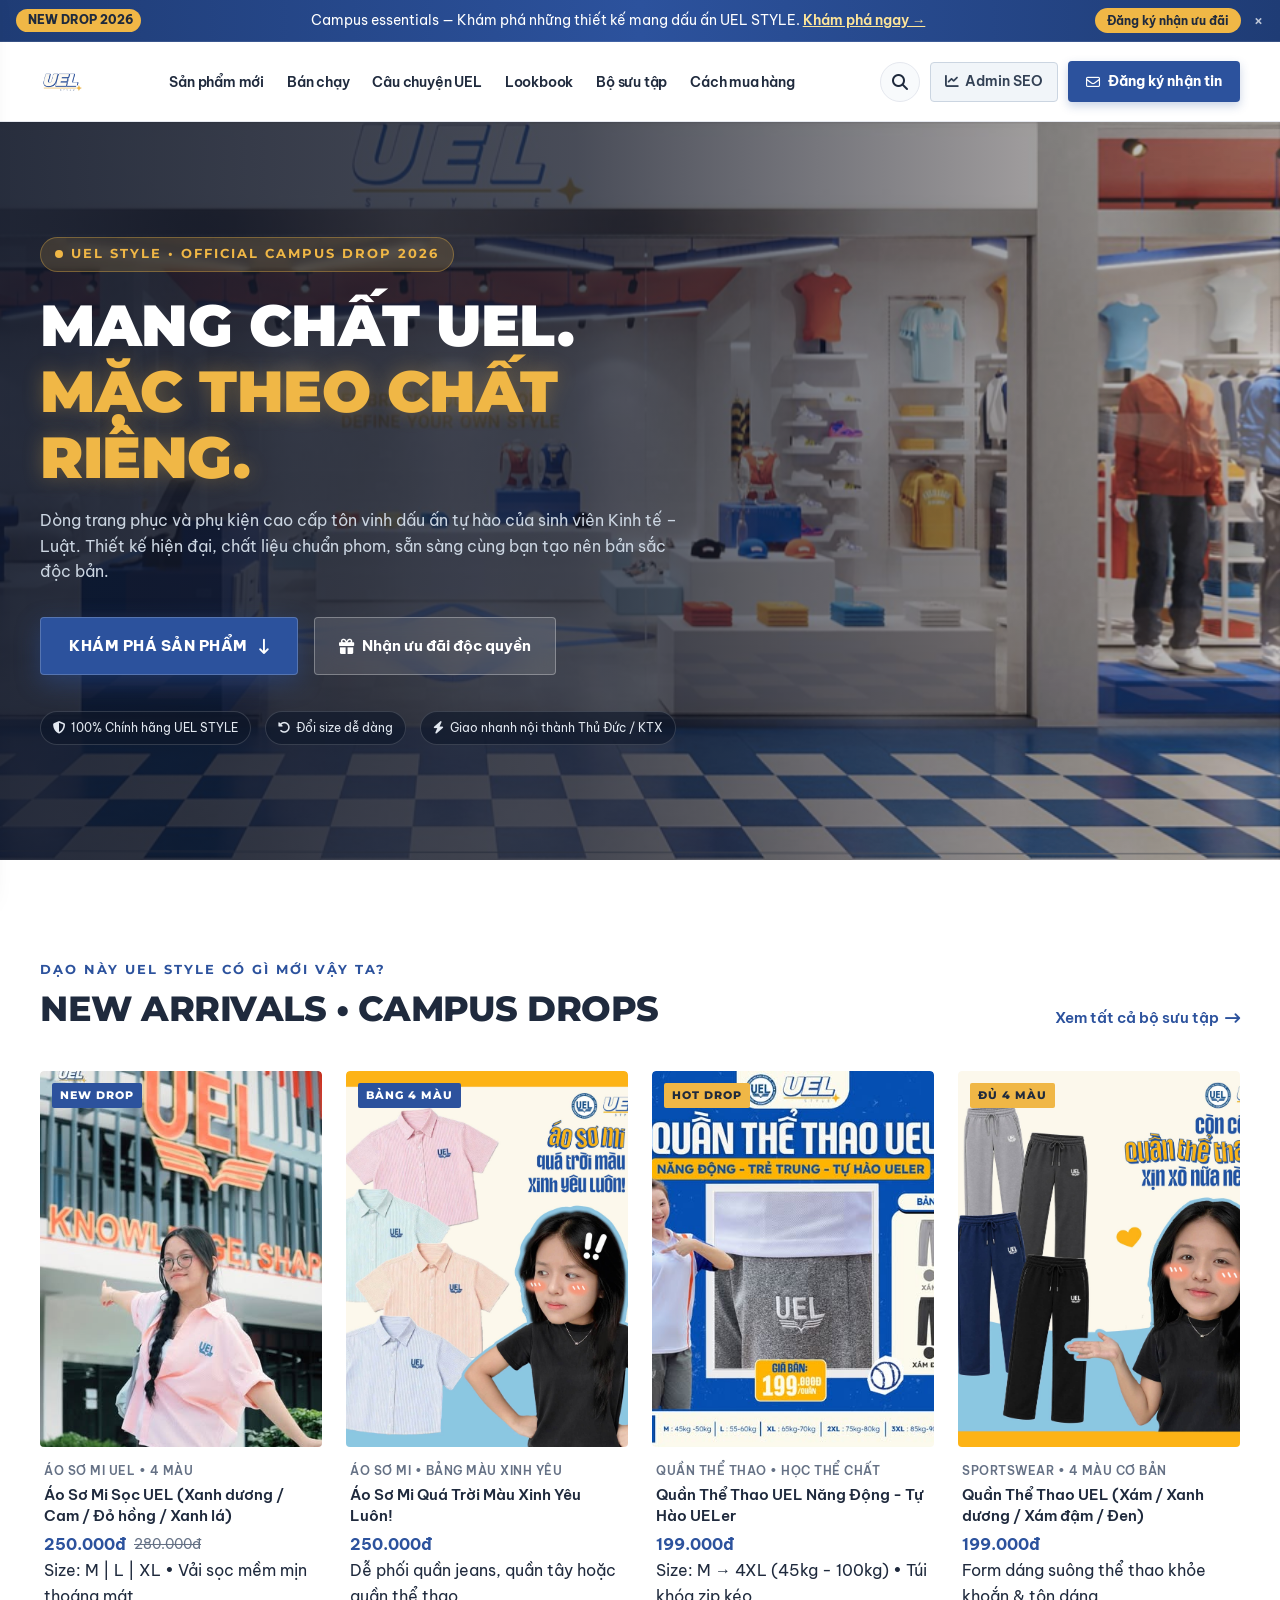
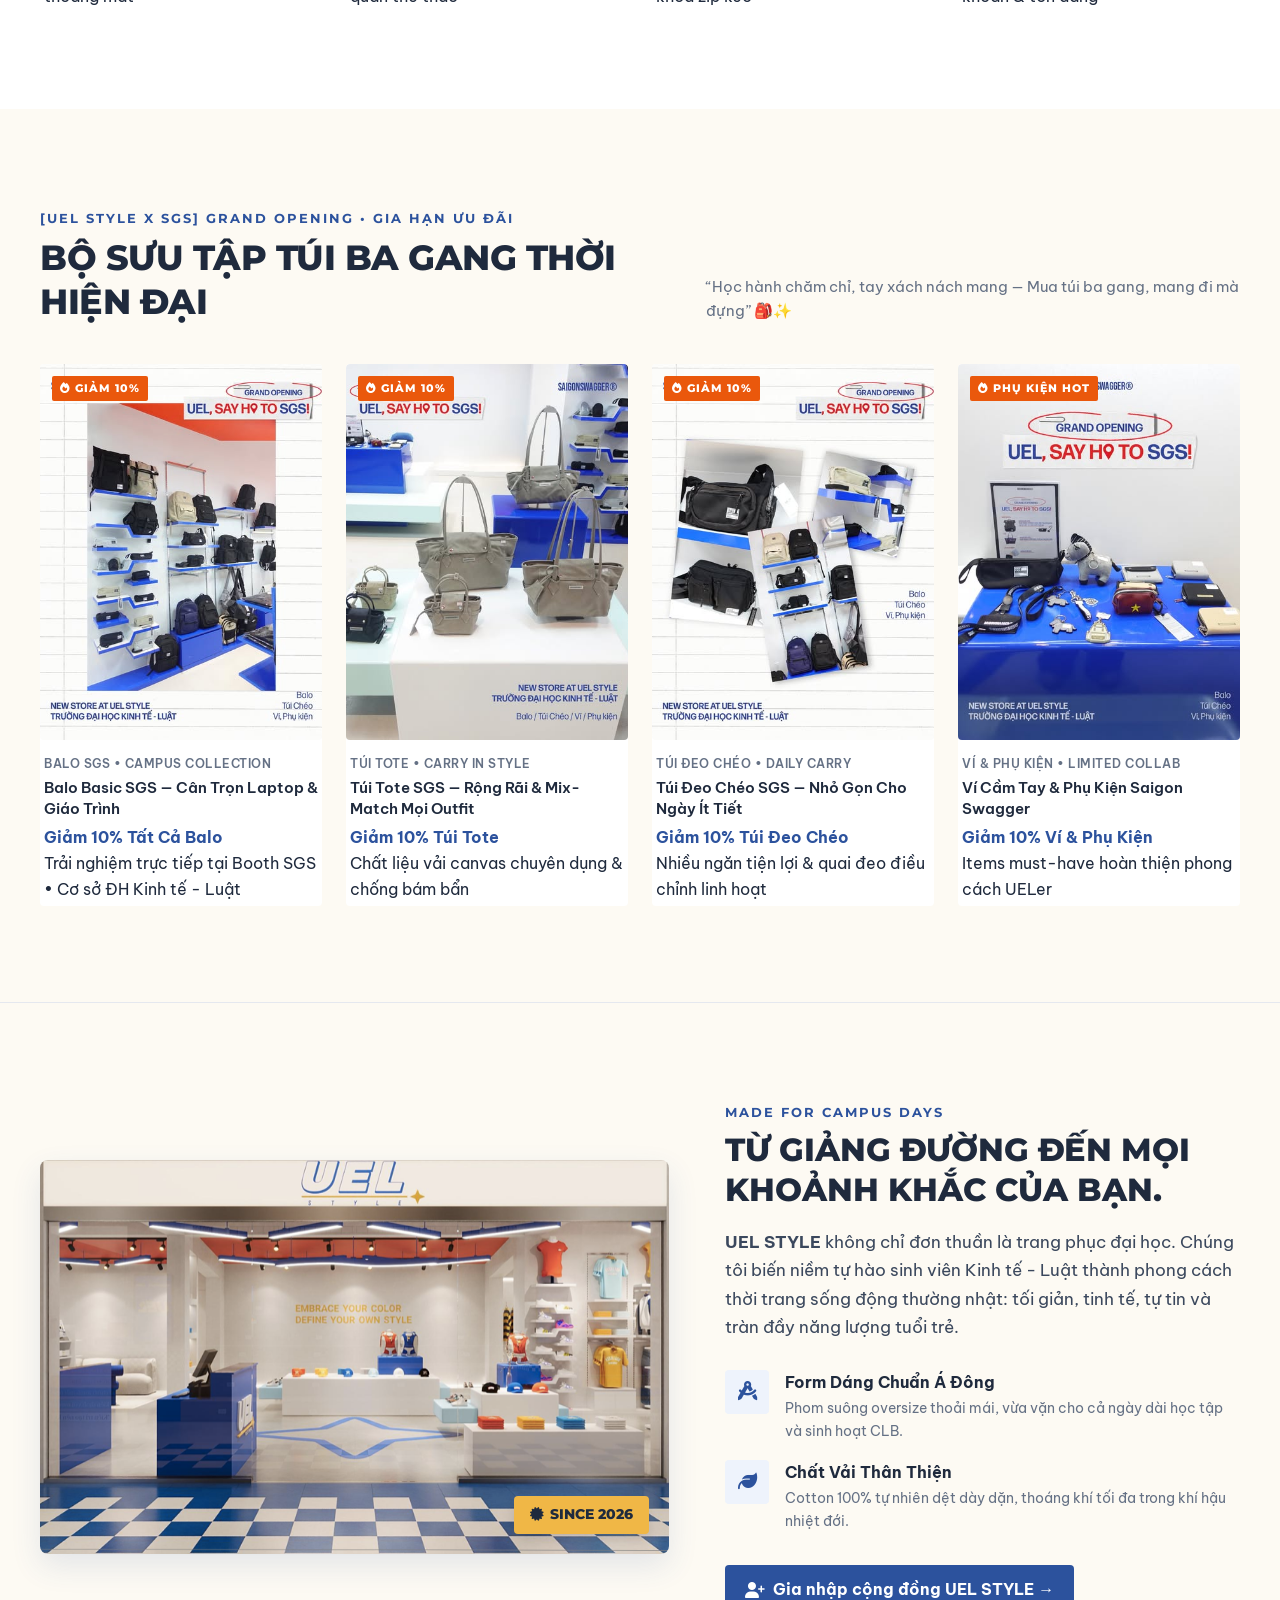
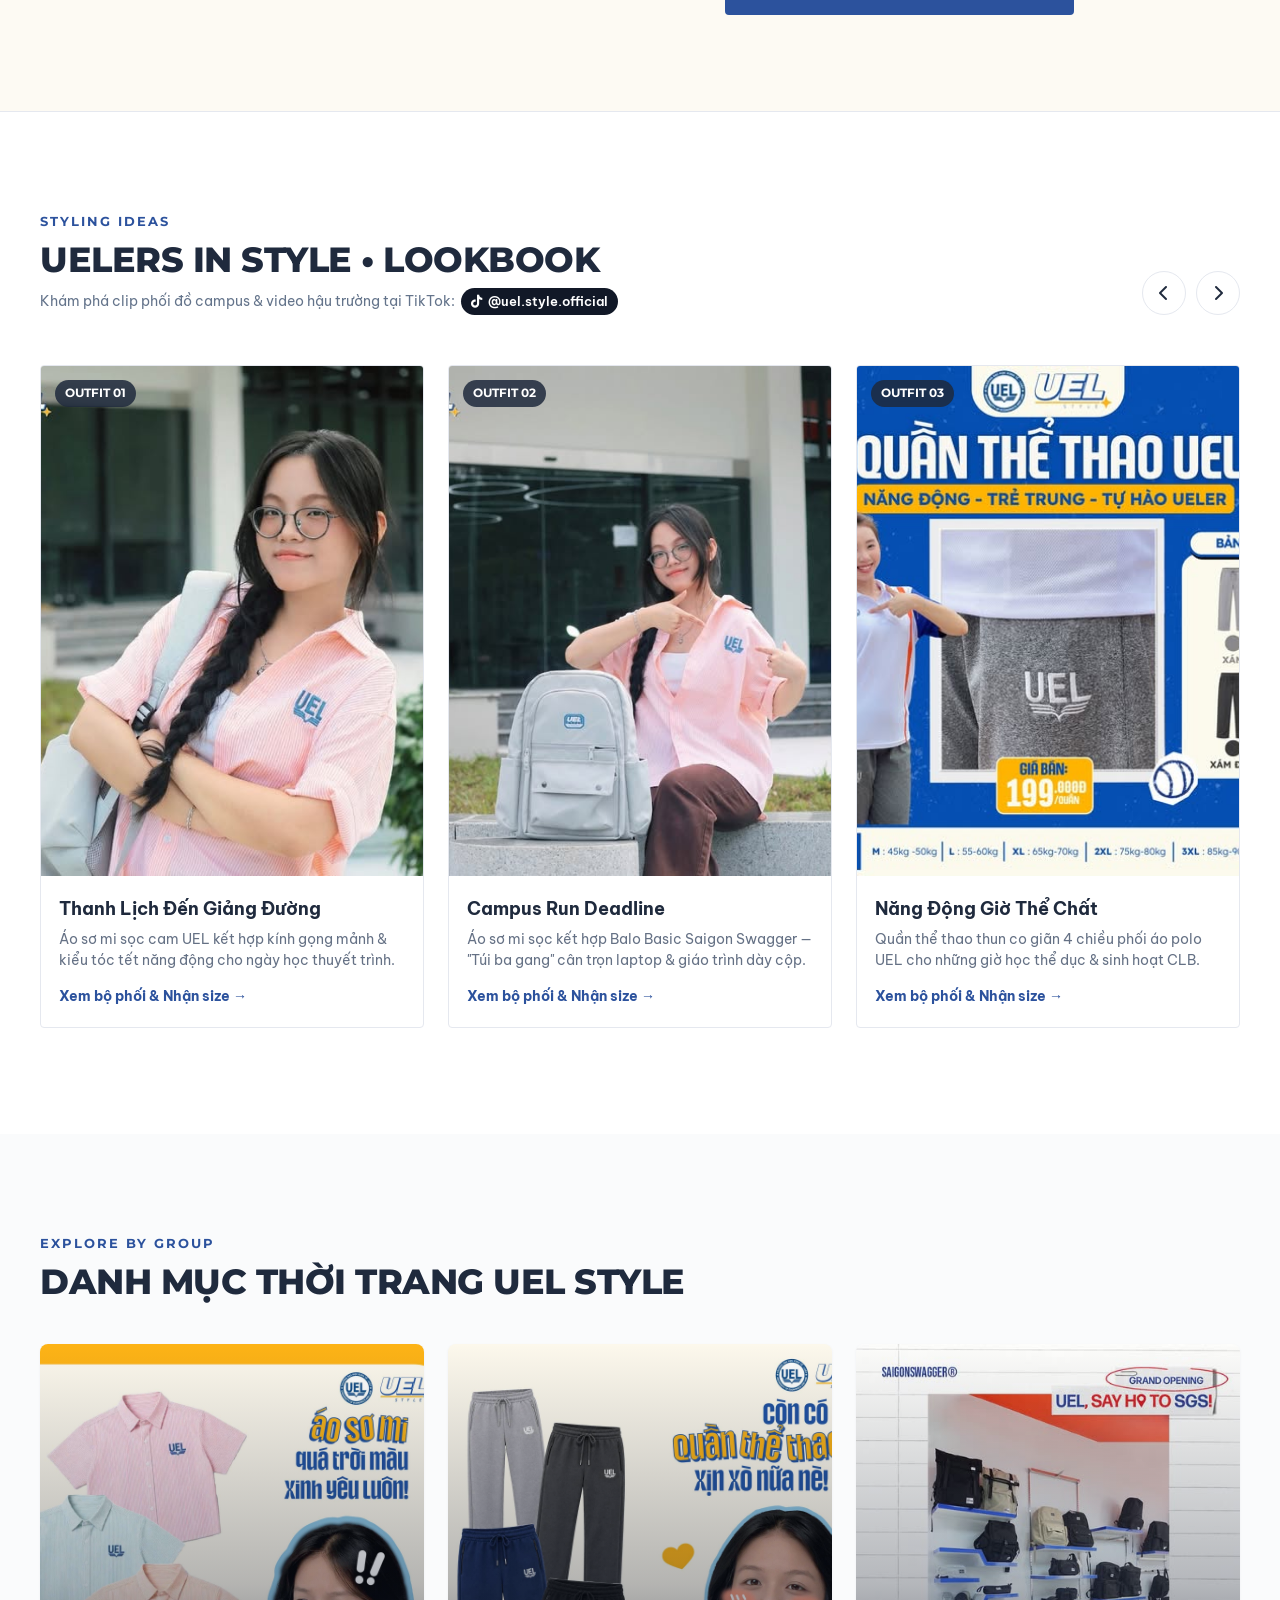
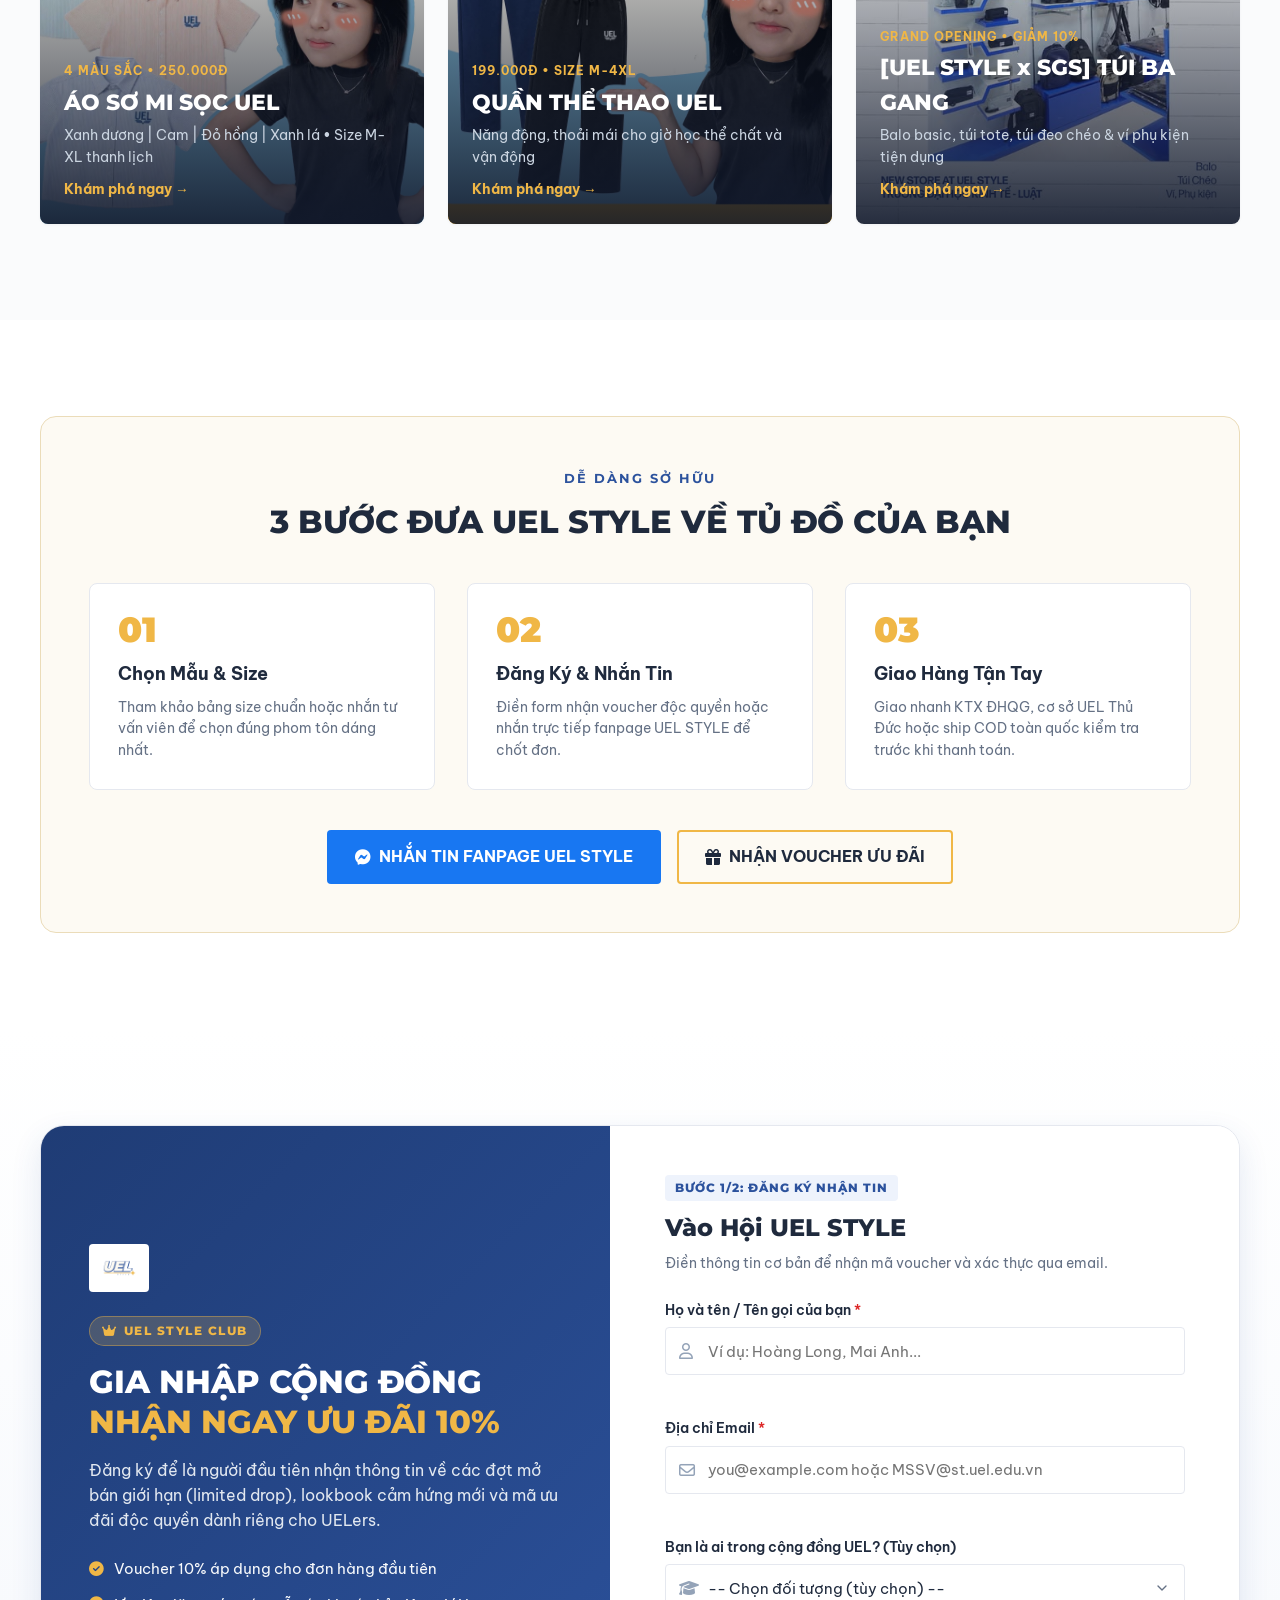
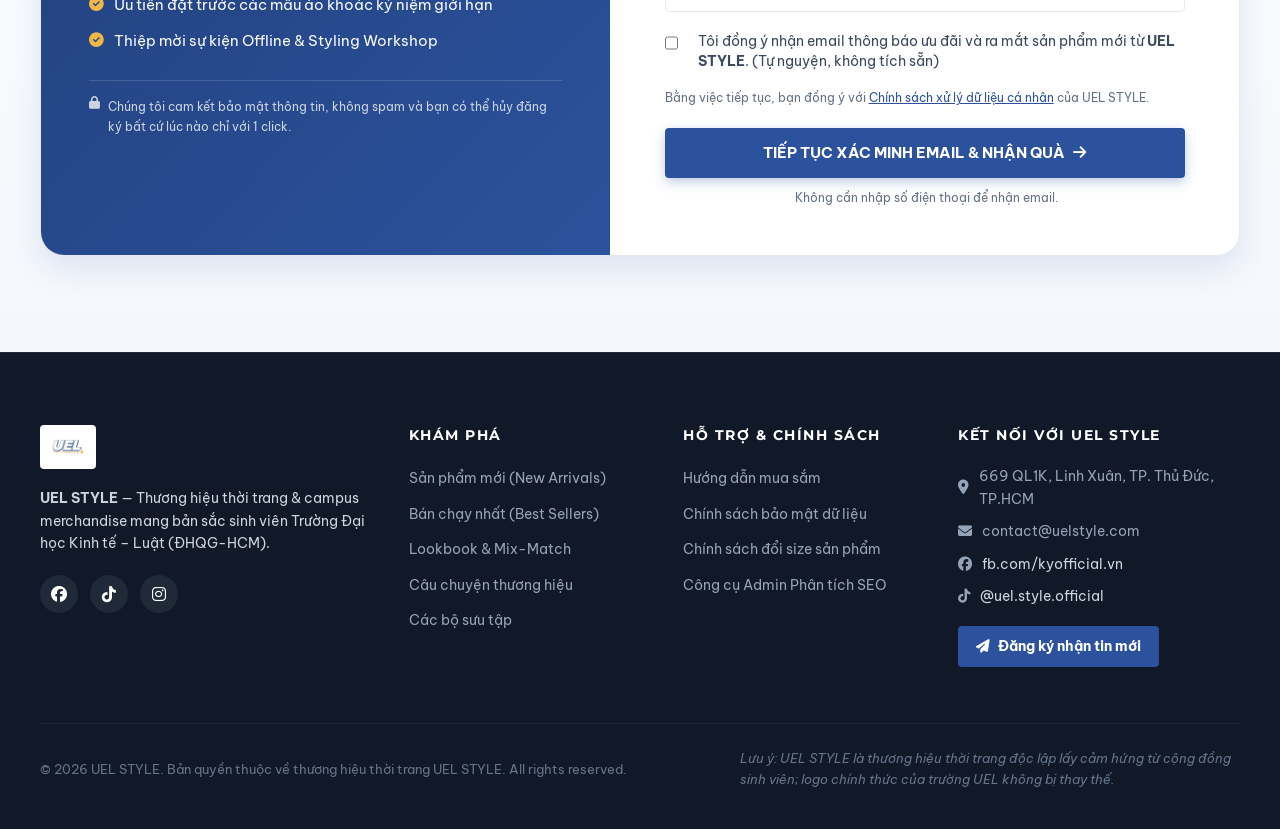
==== commit 1c6fba91: "Đẩy" ====
--- a/index.html
+++ b/index.html
@@ -51,8 +51,8 @@
   <script src="https://cdn.jsdelivr.net/npm/@emailjs/browser@3/dist/email.min.js"></script>
   <script>
     window.EMAILJS_SERVICE_ID = "service_viwrf1c";
-    window.EMAILJS_TEMPLATE_ID = "template_otp"; // Hoặc Template ID của bạn trong EmailJS
-    window.EMAILJS_PUBLIC_KEY = ""; // Public Key lấy tại EmailJS -> Account -> API Keys
+    window.EMAILJS_TEMPLATE_ID = "Uu6BEfj5WpQo-phf1XLyZ";
+    window.EMAILJS_PUBLIC_KEY = "3sH_RnaGJK3NyJv5i";
     if (window.emailjs && window.EMAILJS_PUBLIC_KEY) {
       emailjs.init(window.EMAILJS_PUBLIC_KEY);
     }
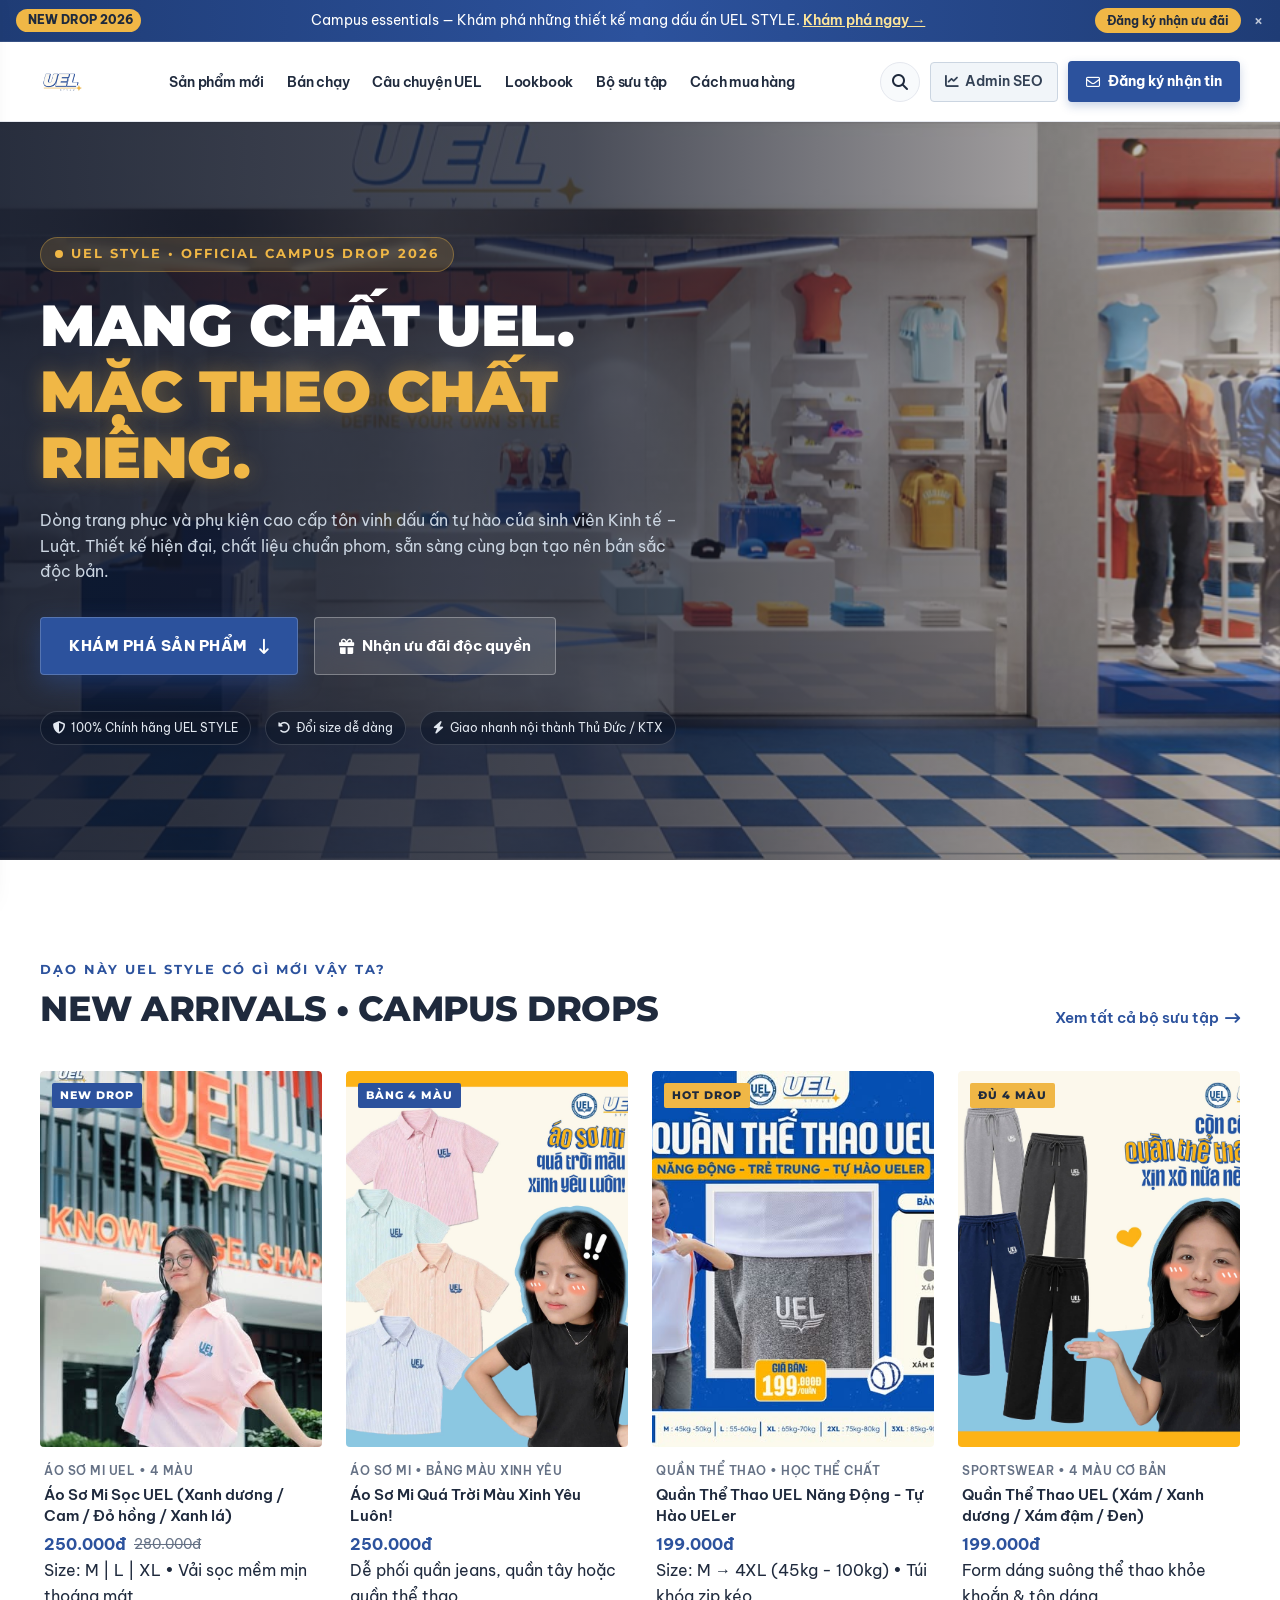
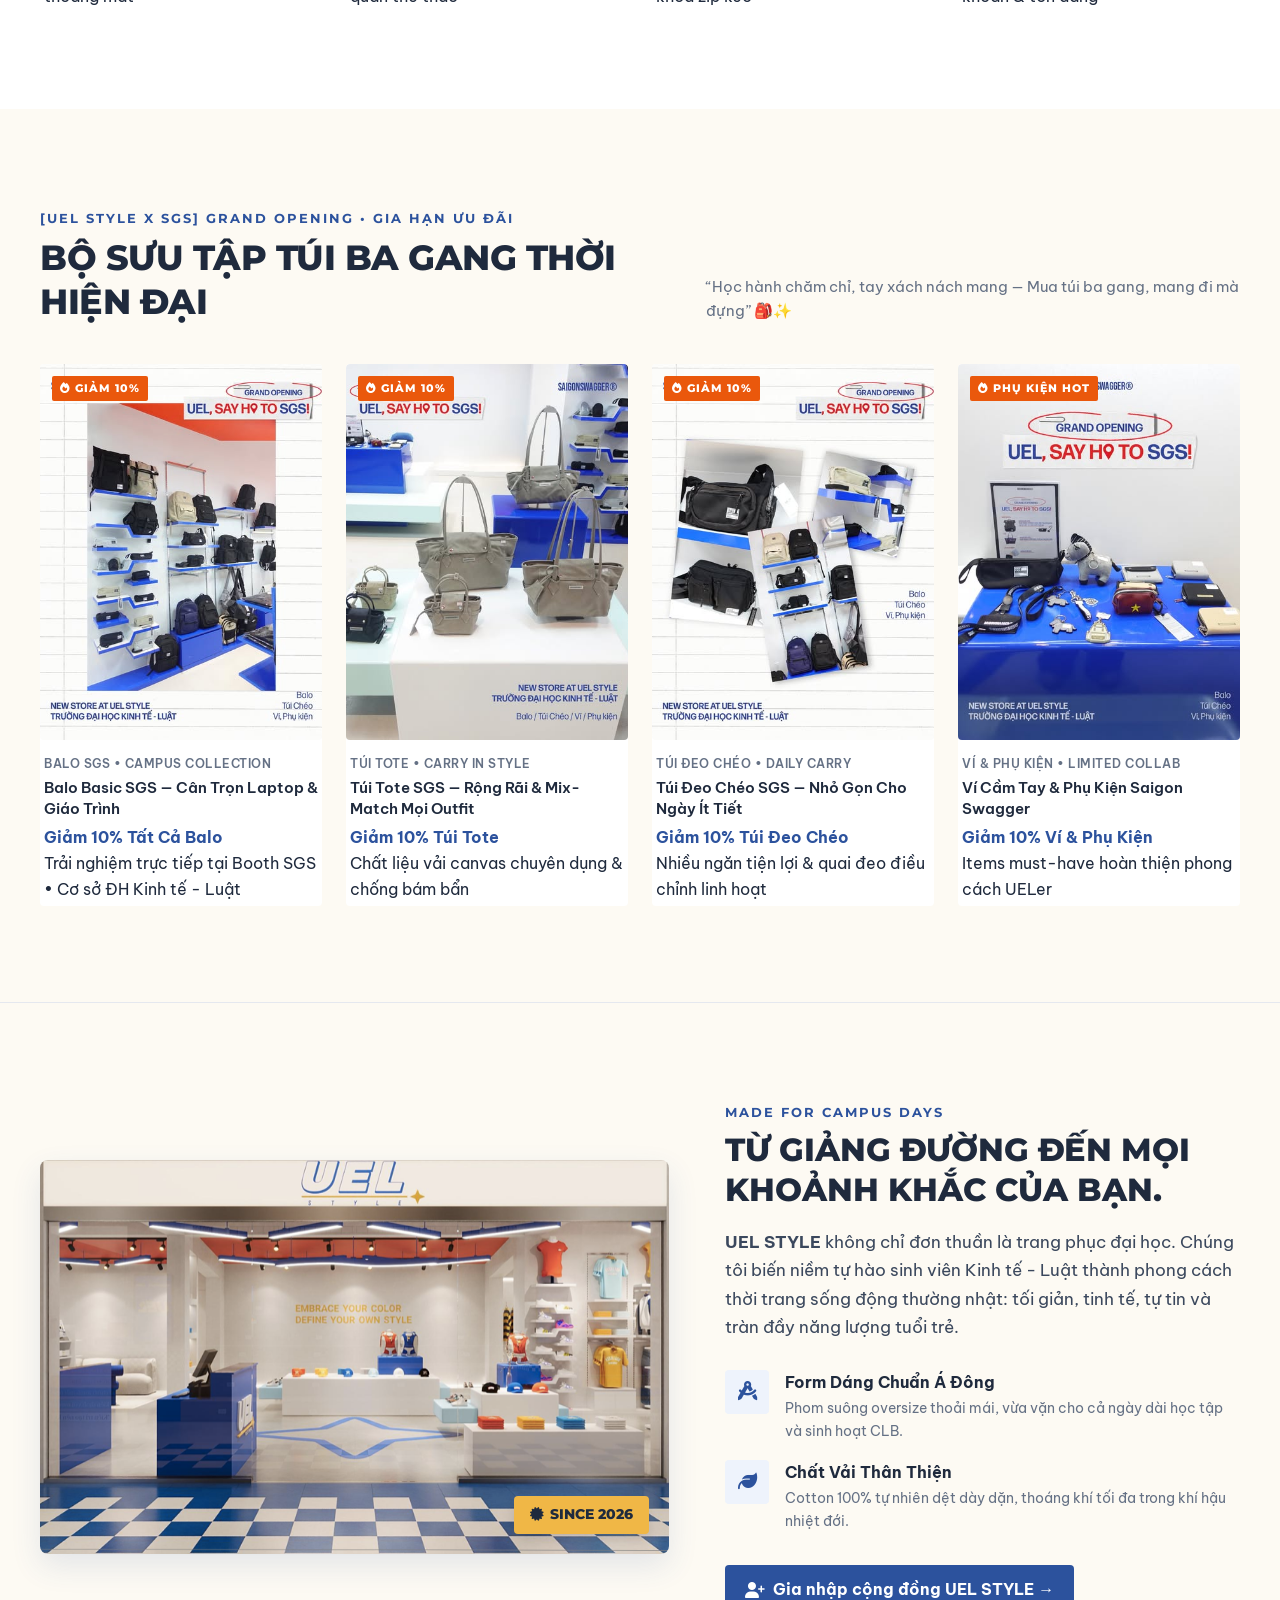
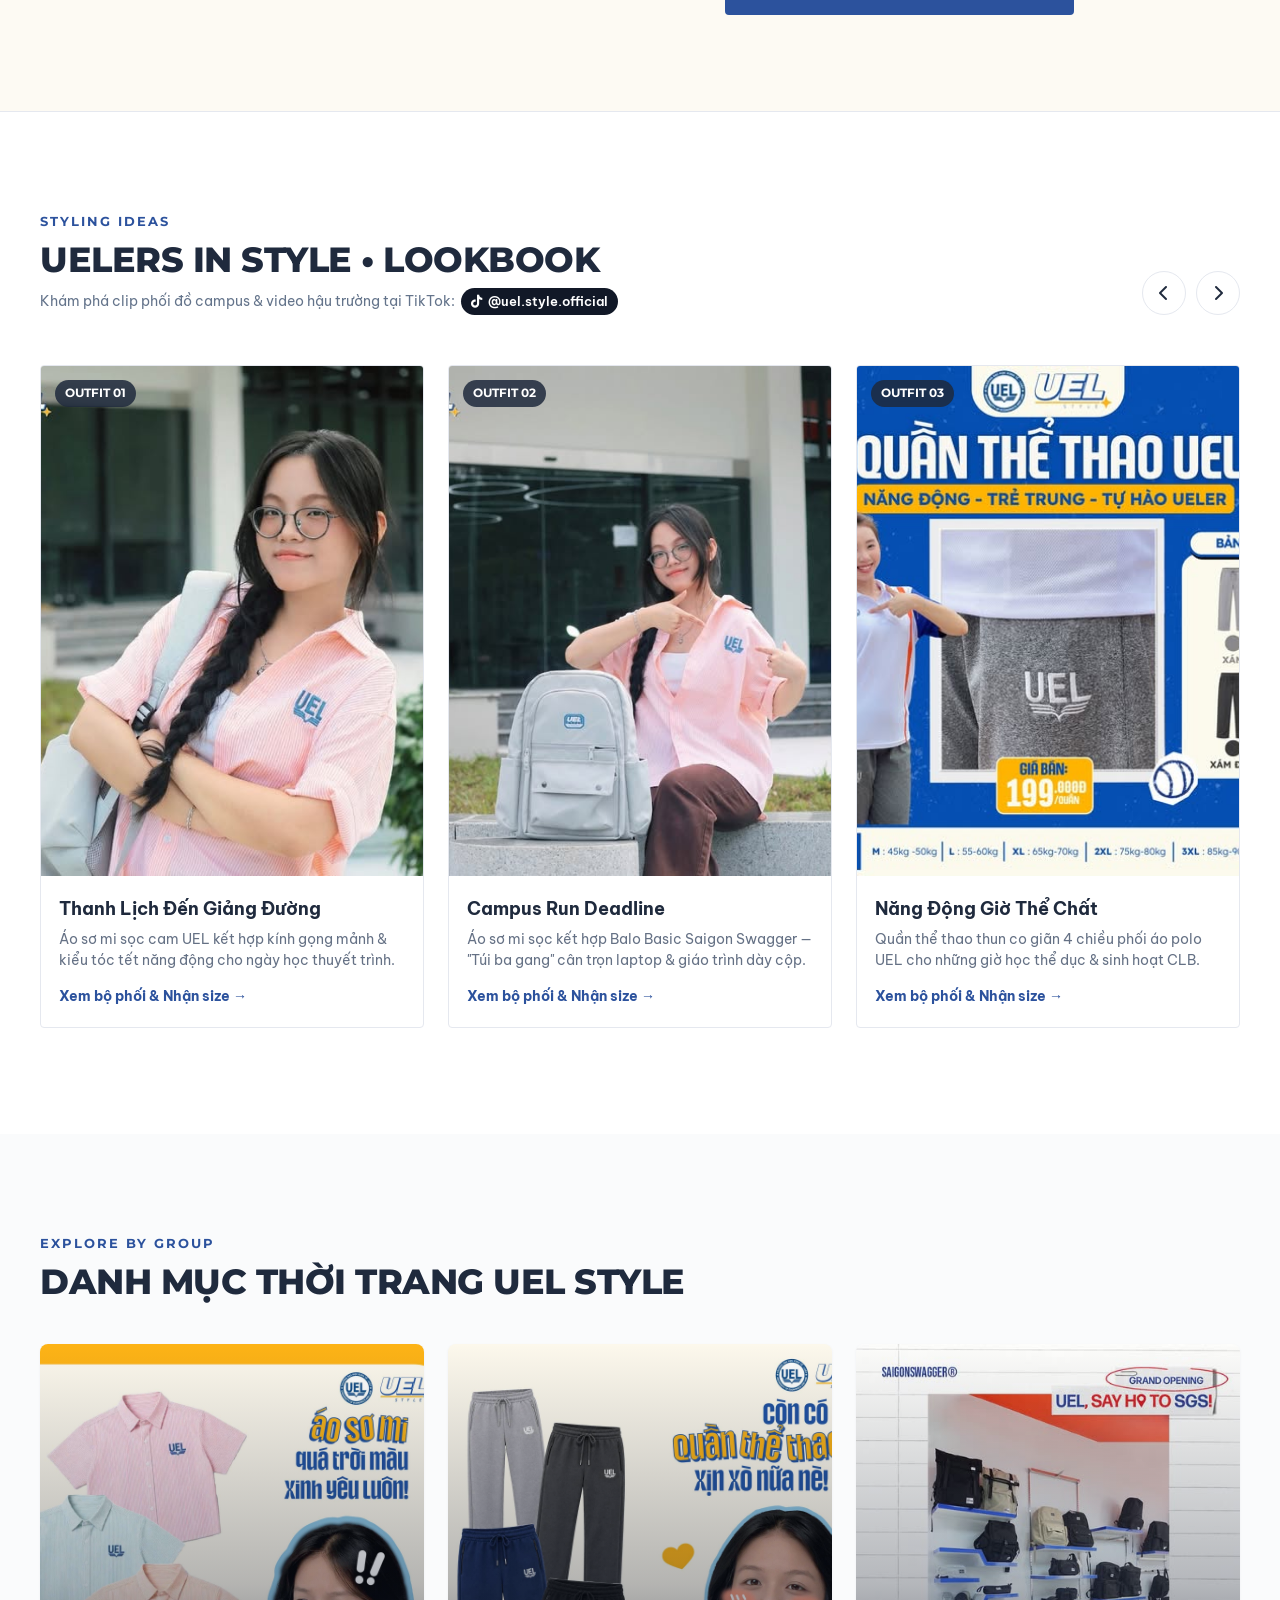
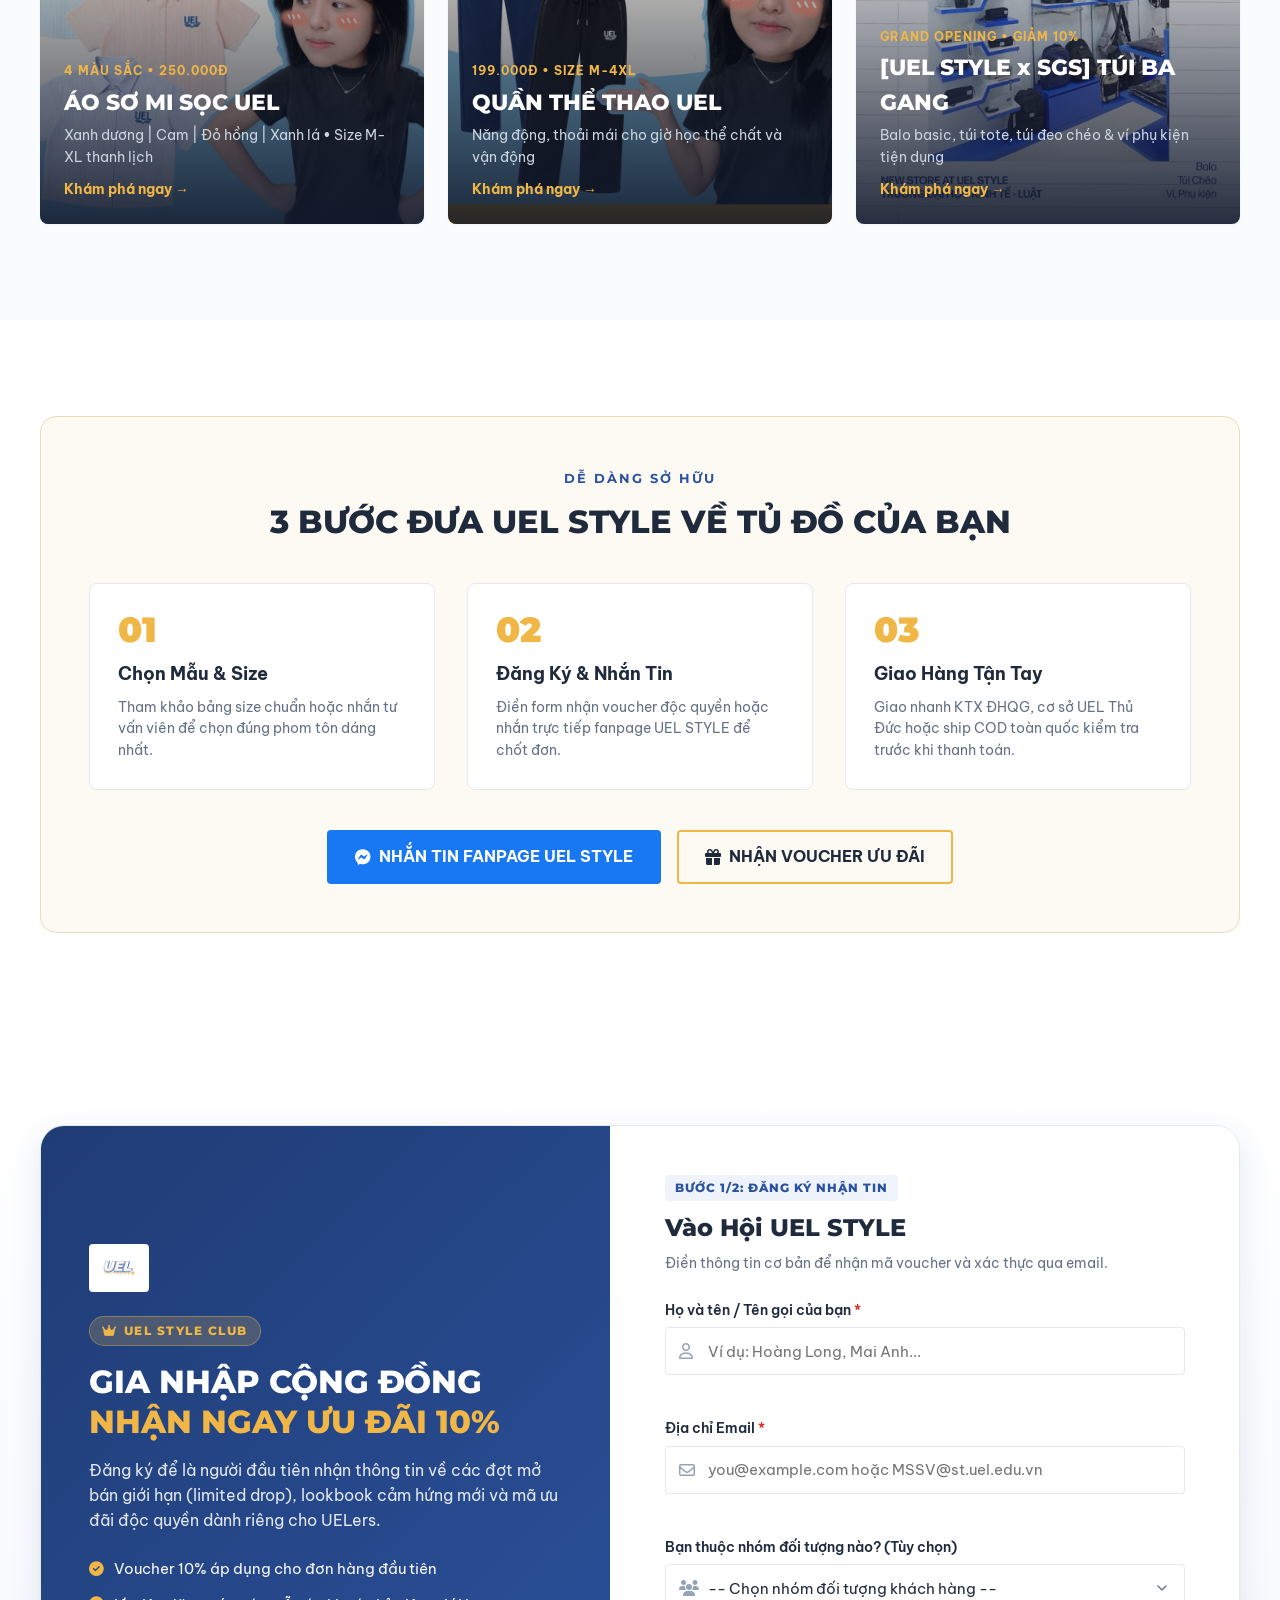
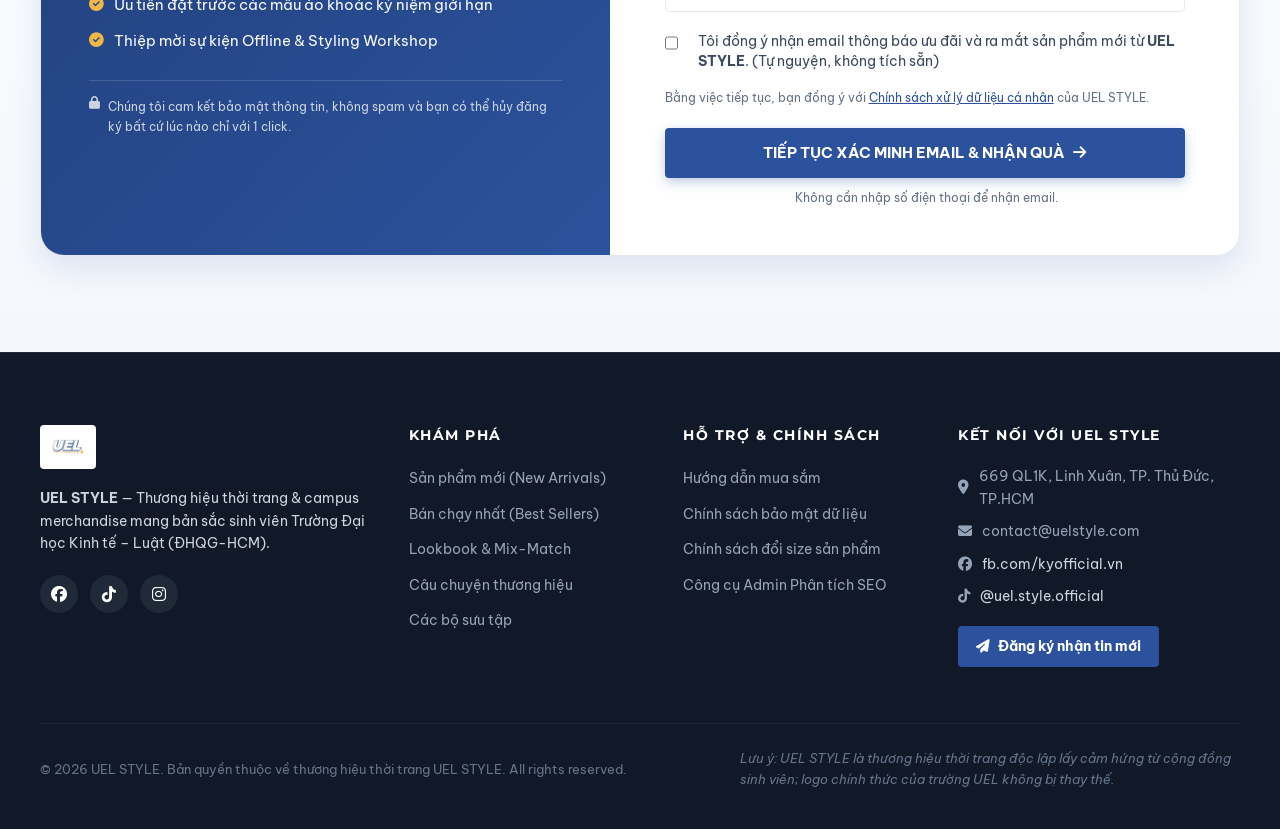
==== commit 054a1a10: "feat: integrate Google Sheet database, 4D UTM attribution & real UEL student mock leads" ====
--- a/index.html
+++ b/index.html
@@ -51,11 +51,13 @@
   <script src="https://cdn.jsdelivr.net/npm/@emailjs/browser@3/dist/email.min.js"></script>
   <script>
     window.EMAILJS_SERVICE_ID = "service_viwrf1c";
-    window.EMAILJS_TEMPLATE_ID = "Uu6BEfj5WpQo-phf1XLyZ";
+    window.EMAILJS_TEMPLATE_ID = "template_7d3dxmo";
     window.EMAILJS_PUBLIC_KEY = "3sH_RnaGJK3NyJv5i";
     if (window.emailjs && window.EMAILJS_PUBLIC_KEY) {
       emailjs.init(window.EMAILJS_PUBLIC_KEY);
     }
+    // Cấu hình URL Webhook kết nối Database Excel / Google Sheets Online
+    window.EXCEL_DATABASE_URL = localStorage.getItem('uel_excel_db_url') || "https://script.google.com/macros/s/AKfycbxM8ukMjKj3rr8mpiCh-AnnR8sjlG8S0CuBVPEqrw7VOZLX0BA3Kv-YswayQ46JpLcb/exec";
   </script>
 
   <!-- Structured Data JSON-LD for SEO -->
@@ -695,16 +697,18 @@
                   </div>
 
                   <div class="form-group">
-                    <label for="lead-relation">Bạn là ai trong cộng đồng UEL? (Tùy chọn)</label>
+                    <label for="lead-relation">Bạn thuộc nhóm đối tượng nào? (Tùy chọn)</label>
                     <div class="input-wrapper">
-                      <i class="fa-solid fa-graduation-cap field-icon"></i>
+                      <i class="fa-solid fa-users field-icon"></i>
                       <select id="lead-relation" name="relation_to_uel">
-                        <option value="">-- Chọn đối tượng (tùy chọn) --</option>
-                        <option value="student">Sinh viên UEL đang theo học</option>
-                        <option value="alumni">Cựu sinh viên UEL</option>
-                        <option value="faculty">Cán bộ / Giảng viên UEL</option>
-                        <option value="friend">Bạn bè / Khách yêu thích UEL STYLE</option>
-                        <option value="other">Khác</option>
+                        <option value="">-- Chọn nhóm đối tượng khách hàng --</option>
+                        <option value="genz_fashion">Giới trẻ Gen Z / Tín đồ Local Brand & Streetwear</option>
+                        <option value="student_uel">Sinh viên UEL (ĐH Kinh tế - Luật)</option>
+                        <option value="student_other">Sinh viên ĐHQG / Các trường ĐH khác / Học sinh THPT</option>
+                        <option value="young_pro">Cựu sinh viên / Người đi làm trẻ (Young Professional)</option>
+                        <option value="faculty_staff">Cán bộ / Giảng viên nhà trường</option>
+                        <option value="campus_chic_fan">Khách hàng đại chúng / Yêu thích phong cách Campus Chic</option>
+                        <option value="other">Khách hàng khác</option>
                       </select>
                     </div>
                   </div>
